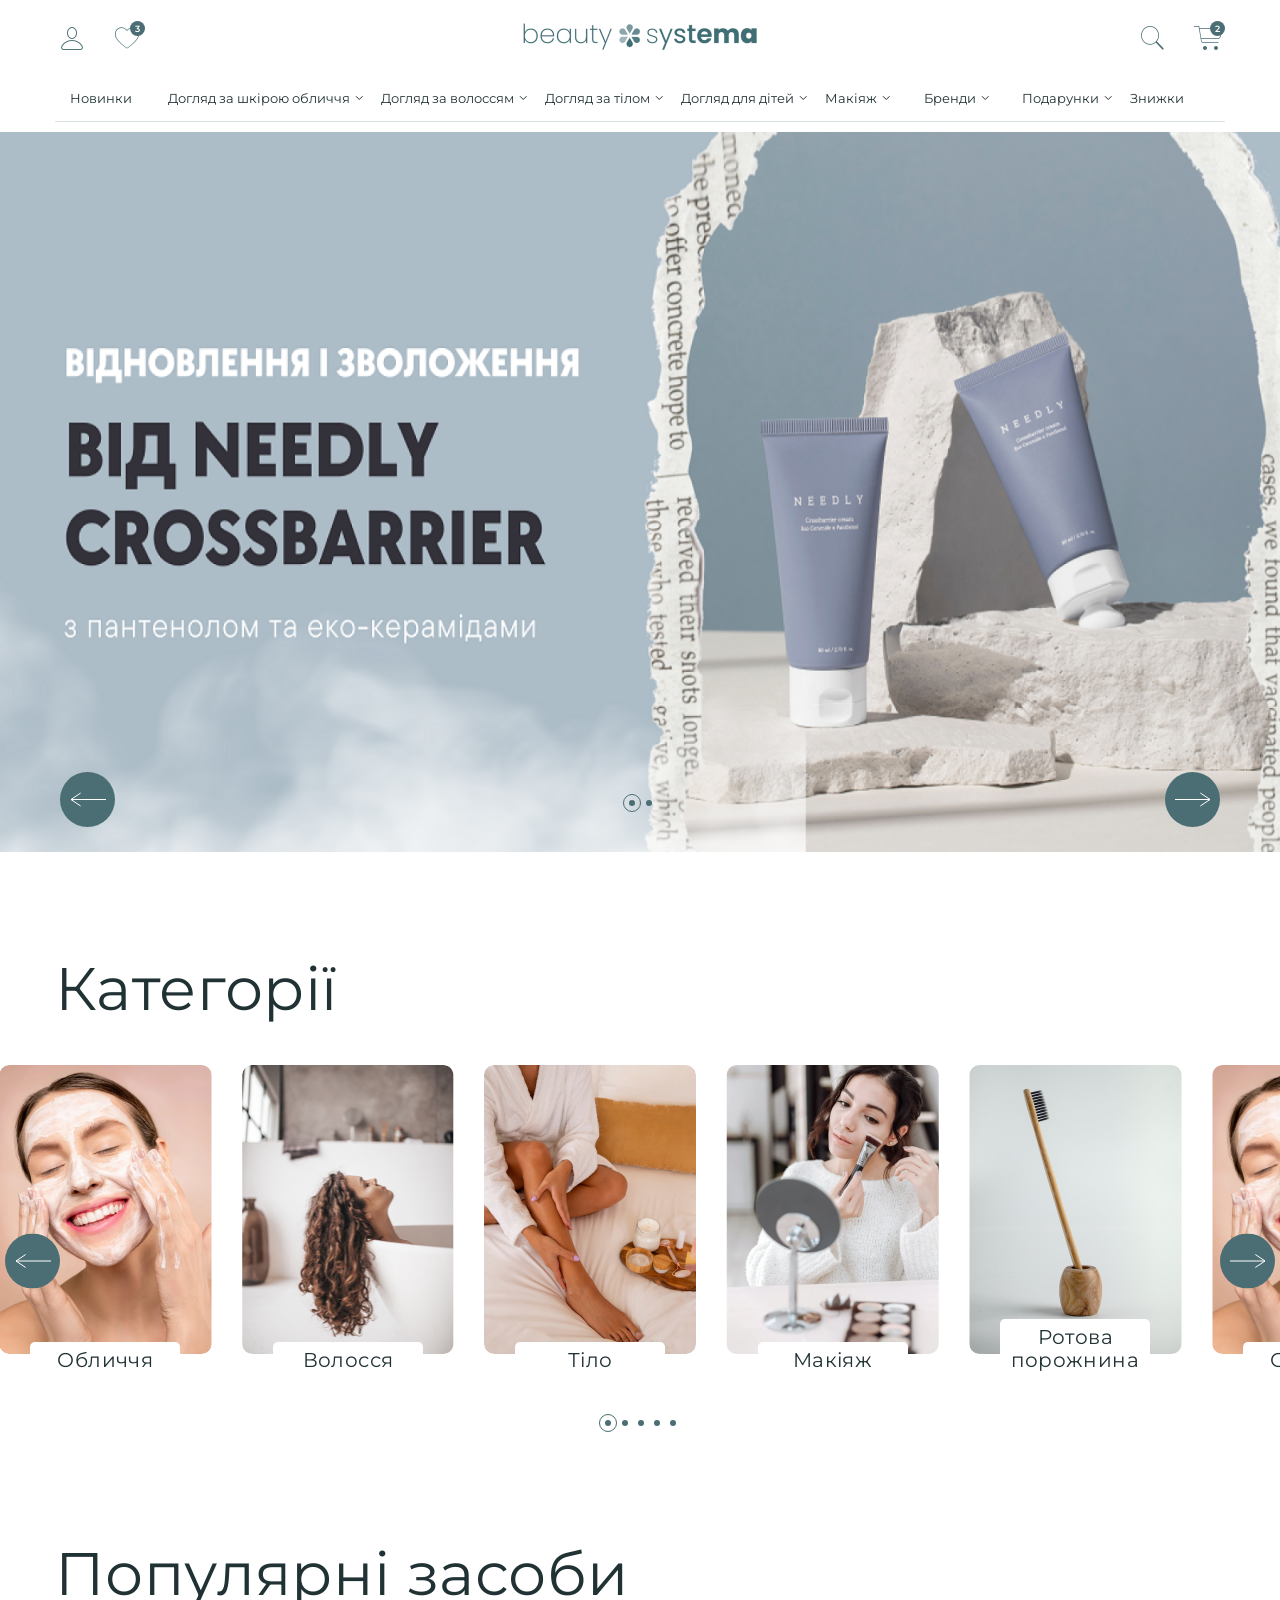
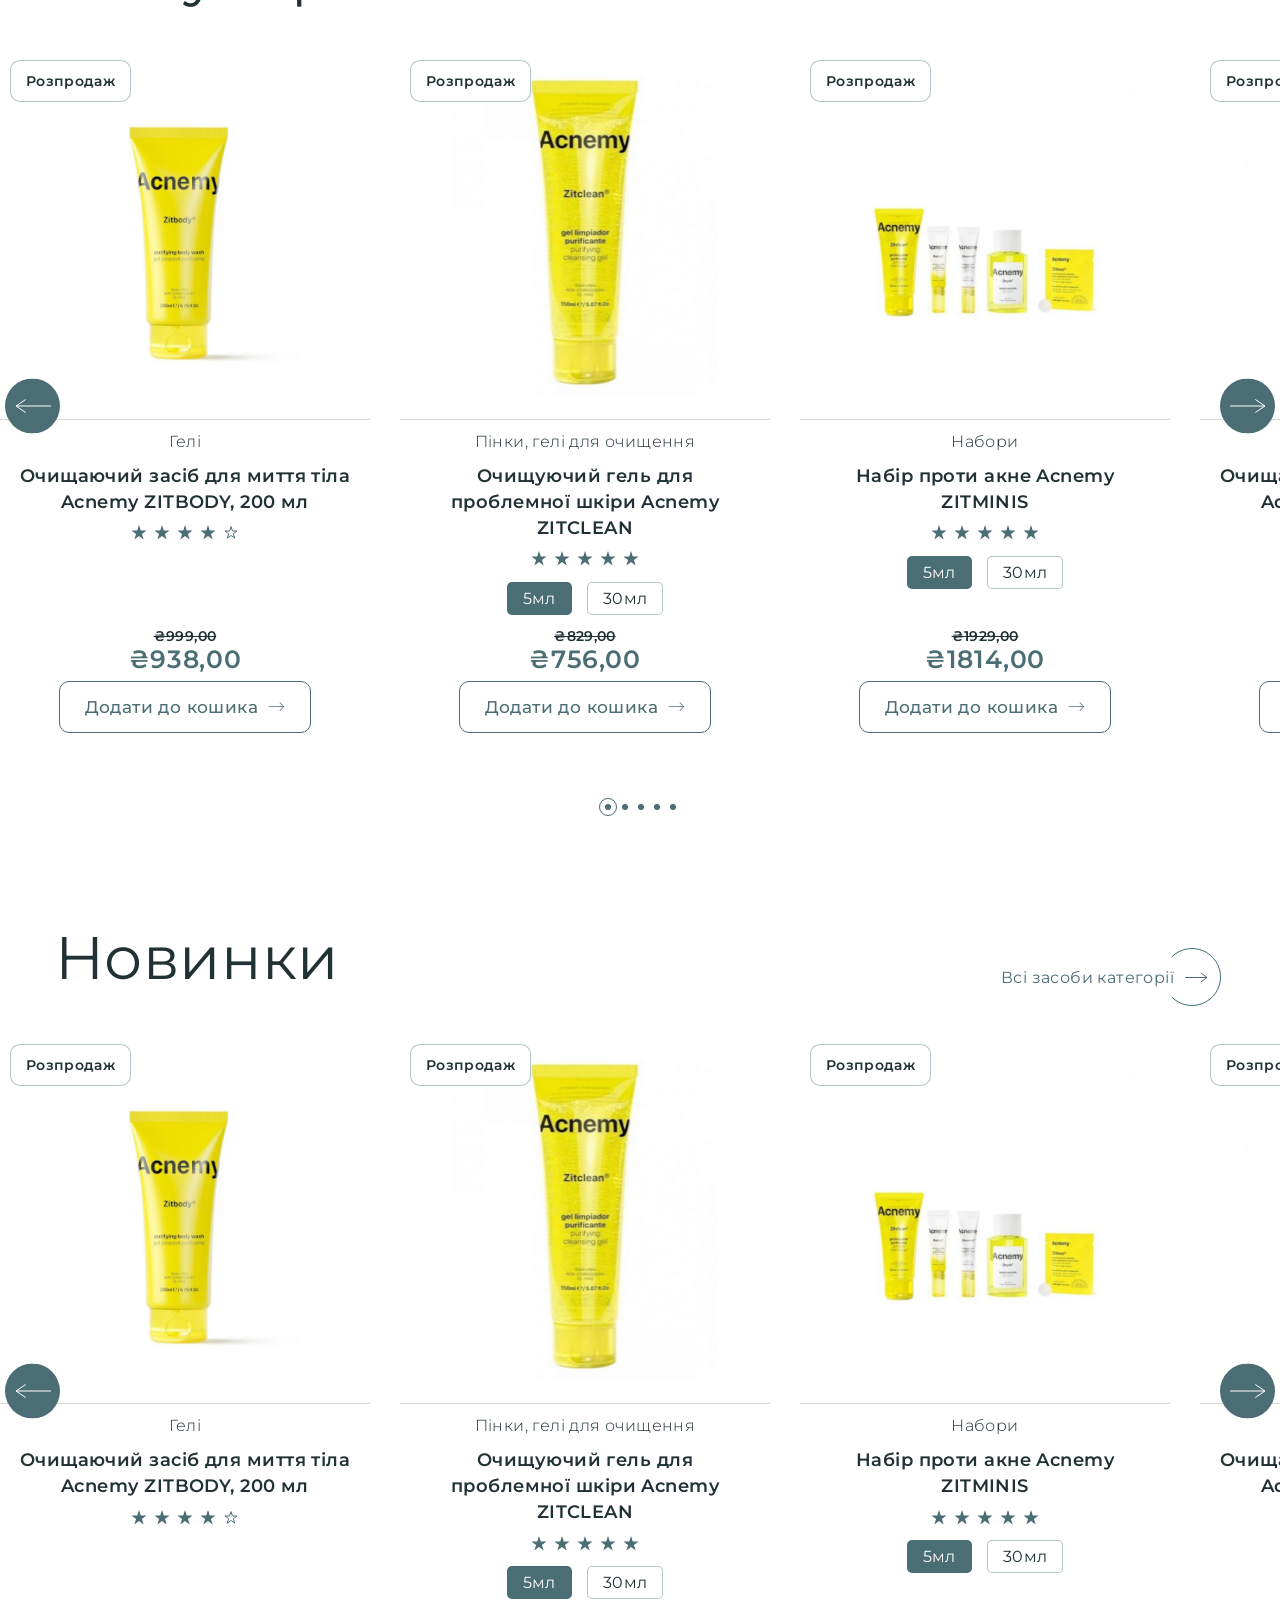
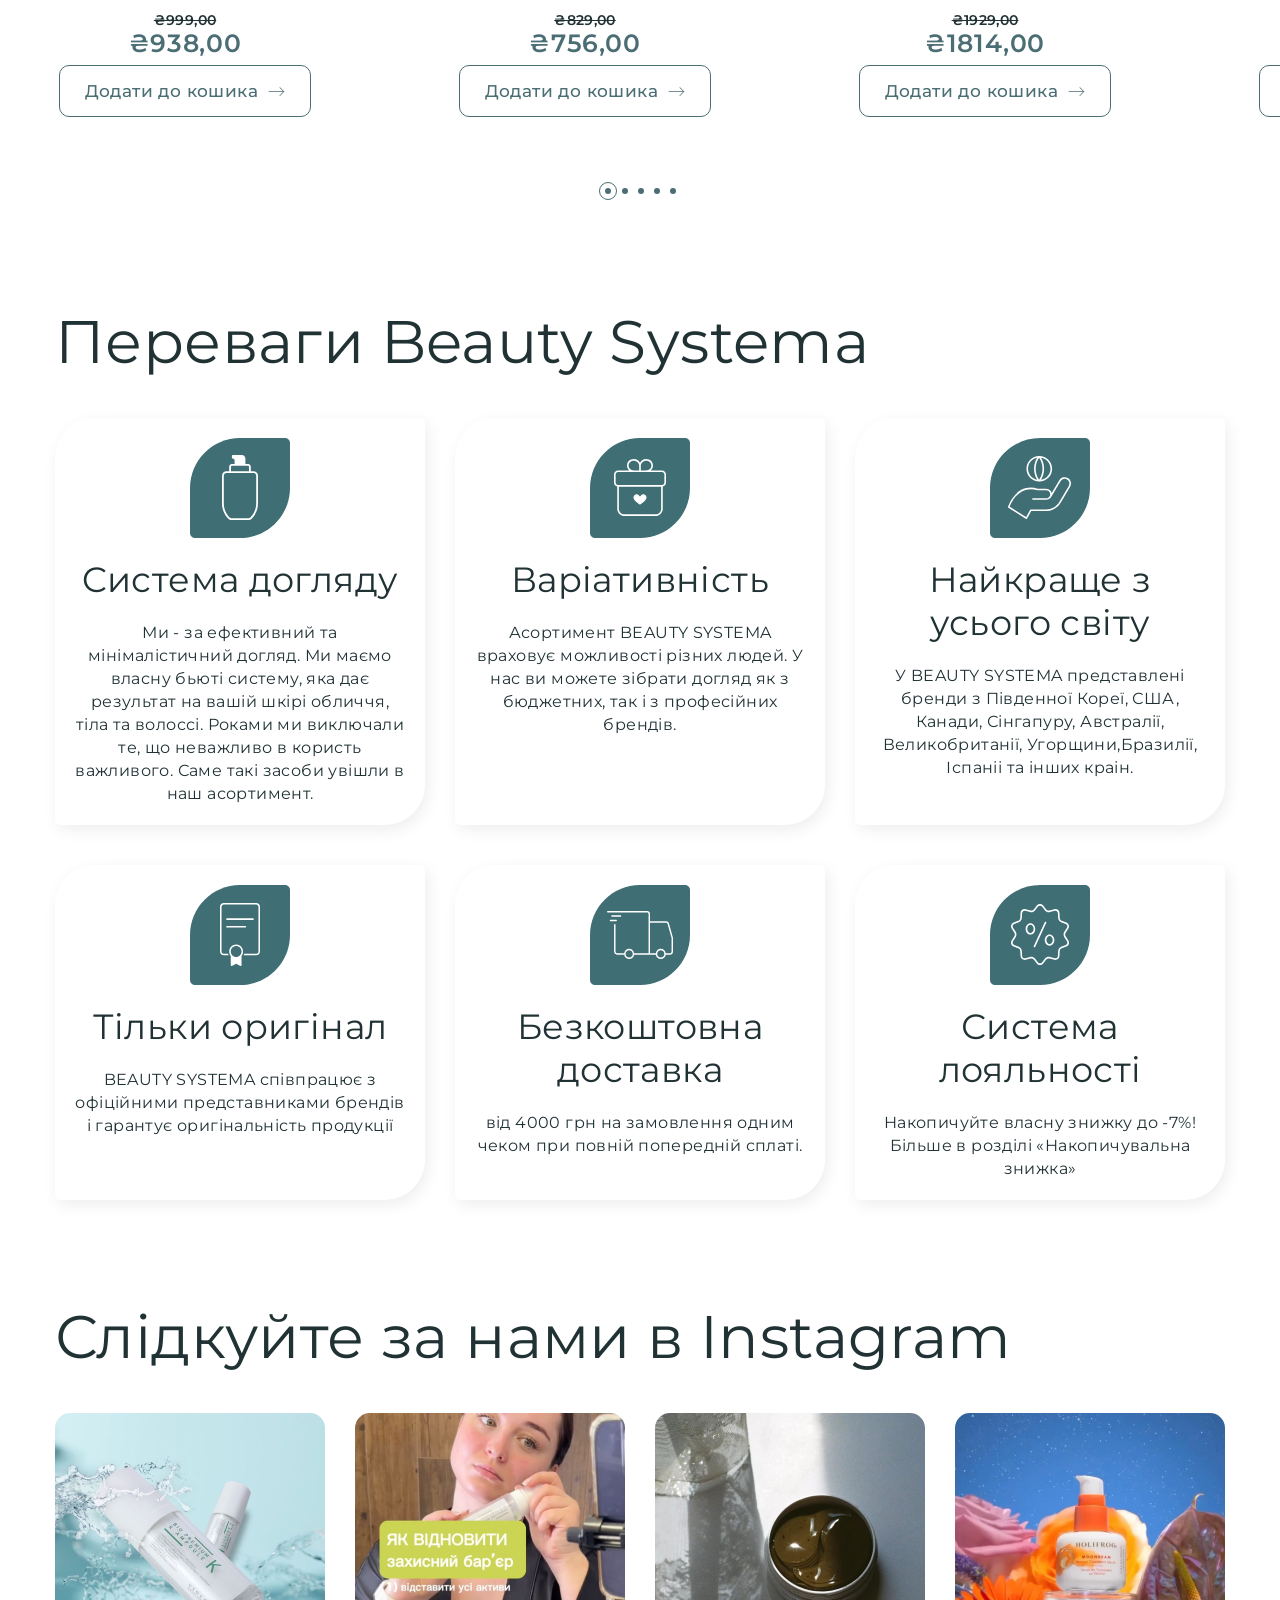
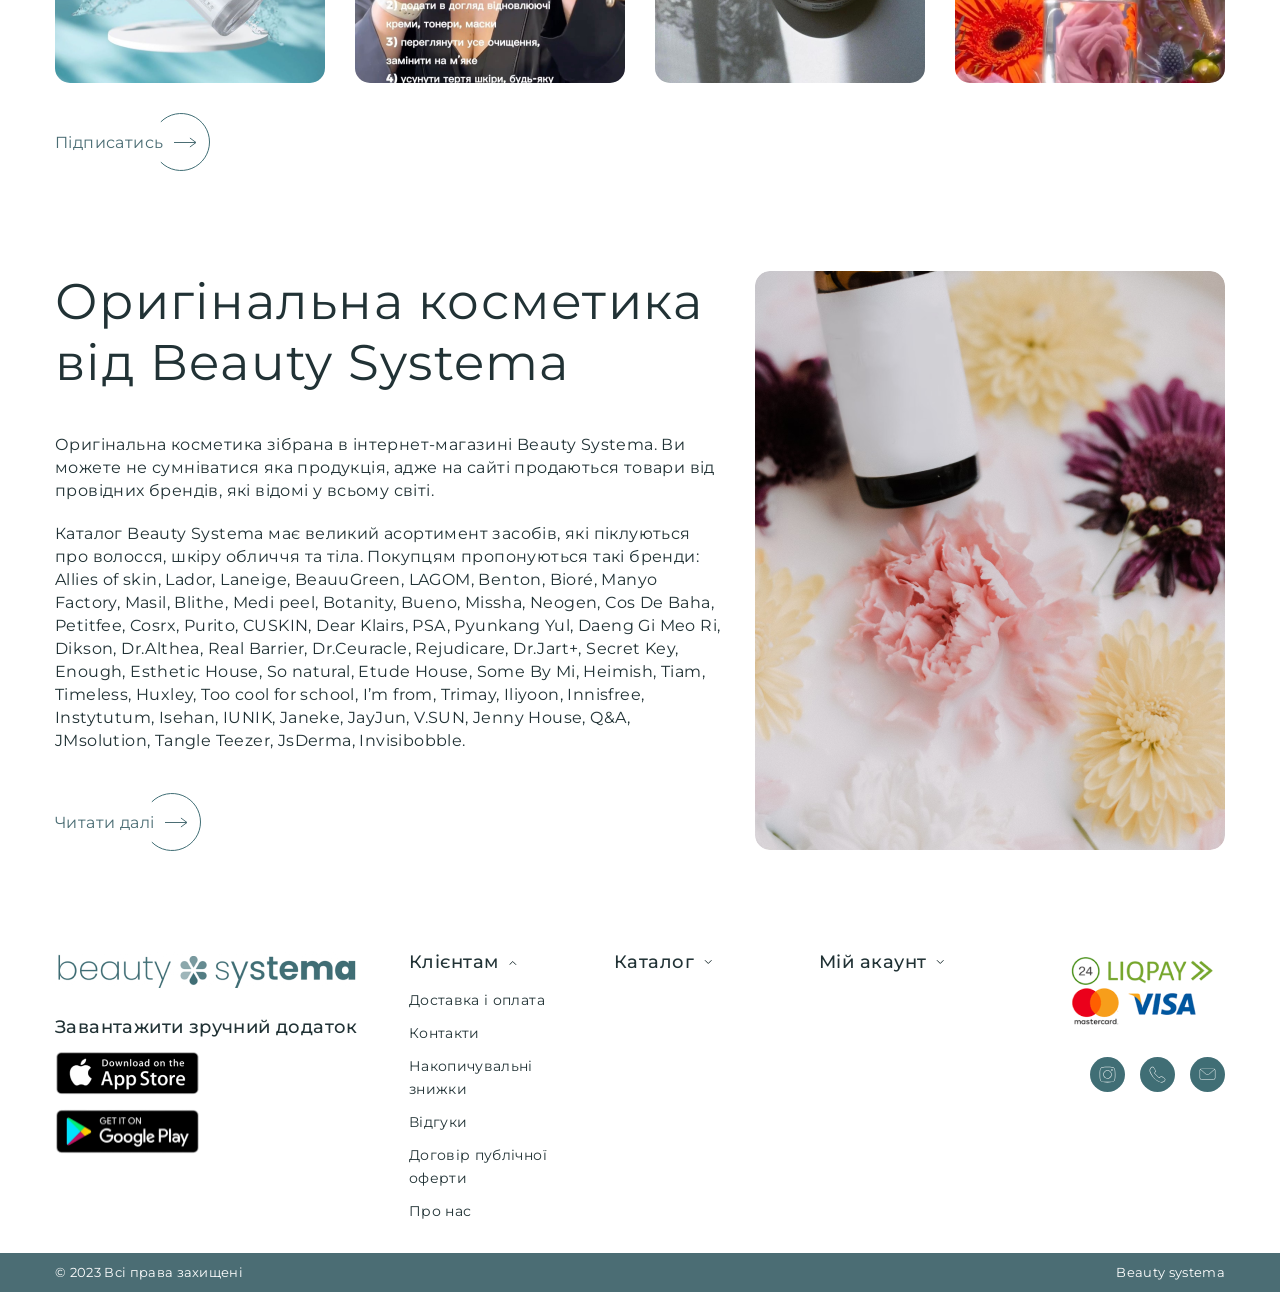
==== index.html @ 86f9f826 "fix menu" ====
<!DOCTYPE html>
<html lang="en">

<head>
    <meta charset="UTF-8">
    <meta http-equiv="X-UA-Compatible" content="IE=edge">
    <meta name="viewport" content="width=device-width, initial-scale=1, maximum-scale=1">
    <link rel="preconnect" href="https://fonts.googleapis.com">
<link rel="preconnect" href="https://fonts.gstatic.com" crossorigin>
<link href="https://fonts.googleapis.com/css2?family=Montserrat:wght@300;400;500;600;700&display=swap" rel="stylesheet">
    <link rel="stylesheet" href="./lib/owlcarousel/styles/owl.carousel.min.css">
    <link rel="stylesheet" href="./lib/owlcarousel/styles/owl.theme.default.min.css">
    <link rel="stylesheet" href="./style.css">
    <title>Beauty Systema</title>
</head>

<body>
    <div class="wrapper">
        <header class="header">
            <div class="header-container container">
                <div class="header__main">
                    <div class="header__main-left">
                        <ul class="header__main__list">
                            <li class="header__main__list__item">
                                <a href="#"><span class="icon-user_icon"></span></a>
                            </li>
                            <li class="header__main__list__item">
                                <a href="#">
                                    <span class="icon-favorite_icon"></span>
                                    <div class="header__counter favorite__counter">
                                        <span class="header__counter__value favorite__counter__value">3</span>
                                    </div>
                                </a>
                            </li>
                        </ul>
                    </div>
                    <div class="header__main__logo">
                        <a class="header__main-logo" href="index.html"><img src="./img/logo.png" alt="logo" width="291"
                                height="70"></a>
                    </div>
                    <div class="header__main-right">
                        <ul class="header__main__list">
                            <li class="header__main__list__item search_icon">
                                <a href="#">
                                    <span class="icon-search_icon"></span>
                                </a>
                            </li>
                            <li class="header__main__list__item">
                                <a href="#">
                                    <span class="icon-shopping_cart_icon"></span>
                                    <div class="header__counter shopping_cart__counter">
                                        <span class="header__counter__value shopping_cart__counter__value">2</span>
                                    </div>
                                </a>
                            </li>
                            <li class="header__main__list__item burger-menu">
                                <div class="burger-menu-btn">
                                    <div class="burger-menu__icon">
                                        <span></span>
                                    </div>
                                </div>
                            </li>
                        </ul>
                    </div>
                </div>
                <form action="#" class="header__main-form search-form">
                    <input class="header__main-input" type="text" placeholder="Пошук..." />
                    <button class="header__main-search"><span class="icon-search_icon"></span></button>
                    <div class="search-results">
                        <div class="search-result-item"><a href="#"></a>
                        </div>
                    </div>
                </form>
                <nav class="header__nav">
                    <ul class="header__nav__list">
                        <li class="header__nav-link">
                            <a href="#">Новинки</a>
                        </li>
                        <li class="header__nav-link">
                            <a class="dropdown-link hover-dropdown" href="#">
                                <span>Догляд за шкірою обличчя</span>
                                <img src="./img/arrow_down.svg" alt="" class="arrow_down">
                            </a>
                            <div class="header__submenu__list">
                                <ul>
                                    <li><a href="#"><span>Усі засоби</span><img src="./img/arrow_down.svg" alt="" class="submenu__arrow"></a></li>
                                    <li><a href="#"><span>Догляд за обличчям</span><img src="./img/arrow_down.svg" alt="" class="submenu__arrow"></a></li>
                                    <li><a href="#"><span>Область навколо очей</span><img src="./img/arrow_down.svg" alt="" class="submenu__arrow"></a></li>
                                    <li><a href="#"><span>Шия та декольте</span><img src="./img/arrow_down.svg" alt="" class="submenu__arrow"></a></li>
                                    <li><a href="#"><span>Брови та вії</span><img src="./img/arrow_down.svg" alt="" class="submenu__arrow"></a></li>
                                    <li><a href="#"><span>Губи</span><img src="./img/arrow_down.svg" alt="" class="submenu__arrow"></a></li>
                                    <li><a href="#"><span>SPF та автозасмага</span><img src="./img/arrow_down.svg" alt="" class="submenu__arrow"></a></li>
                                    <li><a href="#"><span>Спеціальний догляд</span><img src="./img/arrow_down.svg" alt="" class="submenu__arrow"></a></li>
                                </ul>
                                <img src="./img/sublist_img.png" alt="img">
                            </div>
                        </li>
                        <li class="header__nav-link">
                            <a class="dropdown-link hover-dropdown" href="#">
                                <span>Догляд за волоссям</span>
                                <img src="./img/arrow_down.svg" alt="" class="arrow_down">
                            </a>
                            <div class="header__submenu__list">
                                <ul>
                                    <li><a href="#"><span>Усі засоби</span><img src="./img/arrow_down.svg" alt="" class="submenu__arrow"></a></li>
                                    <li><a href="#"><span>Догляд за обличчям</span><img src="./img/arrow_down.svg" alt="" class="submenu__arrow"></a></li>
                                    <li><a href="#"><span>Область навколо очей</span><img src="./img/arrow_down.svg" alt="" class="submenu__arrow"></a></li>
                                    <li><a href="#"><span>Шия та декольте</span><img src="./img/arrow_down.svg" alt="" class="submenu__arrow"></a></li>
                                    <li><a href="#"><span>Брови та вії</span><img src="./img/arrow_down.svg" alt="" class="submenu__arrow"></a></li>
                                    <li><a href="#"><span>Губи</span><img src="./img/arrow_down.svg" alt="" class="submenu__arrow"></a></li>
                                    <li><a href="#"><span>SPF та автозасмага</span><img src="./img/arrow_down.svg" alt="" class="submenu__arrow"></a></li>
                                    <li><a href="#"><span>Спеціальний догляд</span><img src="./img/arrow_down.svg" alt="" class="submenu__arrow"></a></li>
                                </ul>
                                <img src="./img/categories_carousel_img2.png" alt="img">
                            </div>
                        </li>
                        <li class="header__nav-link">
                            <a class="dropdown-link hover-dropdown" href="#">
                                <span>Догляд за тілом</span>
                                <img src="./img/arrow_down.svg" alt="" class="arrow_down">
                            </a>
                            <div class="header__submenu__list">
                                <ul>
                                    <li><a href="#"><span>Усі засоби</span><img src="./img/arrow_down.svg" alt="" class="submenu__arrow"></a></li>
                                    <li><a href="#"><span>Догляд за обличчям</span><img src="./img/arrow_down.svg" alt="" class="submenu__arrow"></a></li>
                                    <li><a href="#"><span>Область навколо очей</span><img src="./img/arrow_down.svg" alt="" class="submenu__arrow"></a></li>
                                    <li><a href="#"><span>Шия та декольте</span><img src="./img/arrow_down.svg" alt="" class="submenu__arrow"></a></li>
                                    <li><a href="#"><span>Брови та вії</span><img src="./img/arrow_down.svg" alt="" class="submenu__arrow"></a></li>
                                    <li><a href="#"><span>Губи</span><img src="./img/arrow_down.svg" alt="" class="submenu__arrow"></a></li>
                                    <li><a href="#"><span>SPF та автозасмага</span><img src="./img/arrow_down.svg" alt="" class="submenu__arrow"></a></li>
                                    <li><a href="#"><span>Спеціальний догляд</span><img src="./img/arrow_down.svg" alt="" class="submenu__arrow"></a></li>
                                </ul>
                                <img src="./img/sublist_img.png" alt="img">
                            </div>
                        </li>
                        <li class="header__nav-link">
                            <a class="dropdown-link hover-dropdown" href="#">
                                <span>Догляд для дітей</span>
                                <img src="./img/arrow_down.svg" alt="" class="arrow_down">
                            </a>
                            <div class="header__submenu__list">
                                <ul>
                                    <li><a href="#"><span>Усі засоби</span><img src="./img/arrow_down.svg" alt="" class="submenu__arrow"></a></li>
                                    <li><a href="#"><span>Догляд за обличчям</span><img src="./img/arrow_down.svg" alt="" class="submenu__arrow"></a></li>
                                    <li><a href="#"><span>Область навколо очей</span><img src="./img/arrow_down.svg" alt="" class="submenu__arrow"></a></li>
                                    <li><a href="#"><span>Шия та декольте</span><img src="./img/arrow_down.svg" alt="" class="submenu__arrow"></a></li>
                                    <li><a href="#"><span>Брови та вії</span><img src="./img/arrow_down.svg" alt="" class="submenu__arrow"></a></li>
                                    <li><a href="#"><span>Губи</span><img src="./img/arrow_down.svg" alt="" class="submenu__arrow"></a></li>
                                    <li><a href="#"><span>SPF та автозасмага</span><img src="./img/arrow_down.svg" alt="" class="submenu__arrow"></a></li>
                                    <li><a href="#"><span>Спеціальний догляд</span><img src="./img/arrow_down.svg" alt="" class="submenu__arrow"></a></li>
                                </ul>
                                <img src="./img/sublist_img.png" alt="img">
                            </div>
                        </li>
                        <li class="header__nav-link">
                            <a class="dropdown-link hover-dropdown" href="#">
                                <span>Макіяж</span>
                                <img src="./img/arrow_down.svg" alt="" class="arrow_down">
                            </a>
                            <div class="header__submenu__list">
                                <ul>
                                    <li><a href="#"><span>Усі засоби</span><img src="./img/arrow_down.svg" alt="" class="submenu__arrow"></a></li>
                                    <li><a href="#"><span>Догляд за обличчям</span><img src="./img/arrow_down.svg" alt="" class="submenu__arrow"></a></li>
                                    <li><a href="#"><span>Область навколо очей</span><img src="./img/arrow_down.svg" alt="" class="submenu__arrow"></a></li>
                                    <li><a href="#"><span>Шия та декольте</span><img src="./img/arrow_down.svg" alt="" class="submenu__arrow"></a></li>
                                    <li><a href="#"><span>Брови та вії</span><img src="./img/arrow_down.svg" alt="" class="submenu__arrow"></a></li>
                                    <li><a href="#"><span>Губи</span><img src="./img/arrow_down.svg" alt="" class="submenu__arrow"></a></li>
                                    <li><a href="#"><span>SPF та автозасмага</span><img src="./img/arrow_down.svg" alt="" class="submenu__arrow"></a></li>
                                    <li><a href="#"><span>Спеціальний догляд</span><img src="./img/arrow_down.svg" alt="" class="submenu__arrow"></a></li>
                                </ul>
                                <img src="./img/sublist_img.png" alt="img">
                            </div>
                        </li>
                        <li class="header__nav-link">
                            <a class="dropdown-link hover-dropdown" href="#">
                                <span>Бренди</span>
                                <img src="./img/arrow_down.svg" alt="" class="arrow_down">
                            </a>
                            <div class="header__submenu__list">
                                <ul>
                                    <li><a href="#"><span>Усі засоби</span><img src="./img/arrow_down.svg" alt="" class="submenu__arrow"></a></li>
                                    <li><a href="#"><span>Догляд за обличчям</span><img src="./img/arrow_down.svg" alt="" class="submenu__arrow"></a></li>
                                    <li><a href="#"><span>Область навколо очей</span><img src="./img/arrow_down.svg" alt="" class="submenu__arrow"></a></li>
                                    <li><a href="#"><span>Шия та декольте</span><img src="./img/arrow_down.svg" alt="" class="submenu__arrow"></a></li>
                                    <li><a href="#"><span>Брови та вії</span><img src="./img/arrow_down.svg" alt="" class="submenu__arrow"></a></li>
                                    <li><a href="#"><span>Губи</span><img src="./img/arrow_down.svg" alt="" class="submenu__arrow"></a></li>
                                    <li><a href="#"><span>SPF та автозасмага</span><img src="./img/arrow_down.svg" alt="" class="submenu__arrow"></a></li>
                                    <li><a href="#"><span>Спеціальний догляд</span><img src="./img/arrow_down.svg" alt="" class="submenu__arrow"></a></li>
                                </ul>
                                <img src="./img/sublist_img.png" alt="img">
                            </div>
                        </li>
                        <li class="header__nav-link">
                            <a class="dropdown-link hover-dropdown" href="#">
                                <span>Подарунки</span>
                                <img src="./img/arrow_down.svg" alt="" class="arrow_down">
                            </a>
                            <div class="header__submenu__list">
                                <ul>
                                    <li><a href="#"><span>Усі засоби</span><img src="./img/arrow_down.svg" alt="" class="submenu__arrow"></a></li>
                                    <li><a href="#"><span>Догляд за обличчям</span><img src="./img/arrow_down.svg" alt="" class="submenu__arrow"></a></li>
                                    <li><a href="#"><span>Область навколо очей</span><img src="./img/arrow_down.svg" alt="" class="submenu__arrow"></a></li>
                                    <li><a href="#"><span>Шия та декольте</span><img src="./img/arrow_down.svg" alt="" class="submenu__arrow"></a></li>
                                    <li><a href="#"><span>Брови та вії</span><img src="./img/arrow_down.svg" alt="" class="submenu__arrow"></a></li>
                                    <li><a href="#"><span>Губи</span><img src="./img/arrow_down.svg" alt="" class="submenu__arrow"></a></li>
                                    <li><a href="#"><span>SPF та автозасмага</span><img src="./img/arrow_down.svg" alt="" class="submenu__arrow"></a></li>
                                    <li><a href="#"><span>Спеціальний догляд</span><img src="./img/arrow_down.svg" alt="" class="submenu__arrow"></a></li>
                                </ul>
                                <img src="./img/sublist_img.png" alt="img">
                            </div>
                        </li>
                        <li class="header__nav-link">
                            <a href="#">
                                <span>Знижки</span>
                            </a>
                        </li>
                    </ul>
                    <div class="header-social">
                        <a href="#"><img src="./img/Instagram_icon.svg" alt=""></span></a>
                        <a href="#"><img src="./img/Phone_icon.svg" alt=""></span></a>
                        <a href="#"><img src="./img/Letter_icon.svg" alt=""></span></a>
                    </div>
                </nav>
            </div>
        </header>
        <main class="main">
            <div class="slider-banner margin-bottom">
                <div class="banner-carousel owl-carousel owl-theme">
                    <div class="item">
                        <img class="banner__img" src="./img/banner_1.png" alt="beauty-img">
                        <img class="banner__img mobile-only" src="./img/banner_1_mobile.png" alt="beauty-img">
                    </div>
                    <div class="item">
                        <img class="banner__img" src="./img/banner_1.png" alt="beauty-img">
                        <img class="banner__img mobile-only" src="./img/banner_1_mobile.png" alt="beauty-img">
                    </div>
                </div>
            </div>
            <div class="block block_categories margin-bottom">
                <h2 class="title container"><a href="categoris.html">Категорії</a></h2>
                <div class="slider-categories">
                    <div class="categories-carousel owl-carousel owl-theme">
                        <div class="item">
                            <a href="#">
                                <img src="./img/categories_carousel_img1.png" alt="img">
                                <p>Обличчя</p>
                            </a>
                        </div>
                        <div class="item">
                            <a href="#">
                                <img src="./img/categories_carousel_img2.png" alt="img">
                                <p>Волосся</p>
                            </a>
                        </div>
                        <div class="item">
                            <a href="#">
                                <img src="./img/categories_carousel_img3.png" alt="img">
                                <p>Тіло</p>
                            </a>
                        </div>
                        <div class="item">
                            <a href="#">
                                <img src="./img/categories_carousel_img4.png" alt="img">
                                <p>Макіяж</p>
                            </a>
                        </div>
                        <div class="item">
                            <a href="#">
                                <img src="./img/categories_carousel_img5.png" alt="img">
                                <p>Ротова порожнина</p>
                            </a>
                        </div>                        
                    </div>
                </div>
            </div> 
            <div class="block block_popular margin-bottom">
                <h2 class="title container">Популярні засоби</h2>
                <div class="slider-popular">
                    <div class="popular-carousel owl-carousel owl-theme">
                        <div class="item">
                            <div class="product__card">
                                <p class="product__card__lable">Розпродаж</p>
                                <a class="product__card__img" href="product_page.html"><img src="./img/popular_1.png" alt="img"></a>
                                <div class="product__card__info">
                                    <div class="product__card__info__content">
                                        <p class="product__card__info__description">Гелі</p>
                                        <a href="#" class="product__card__info__name">Очищаючий засіб для миття тіла Acnemy ZITBODY, 200 мл</a>
                                        <div class="product__card__info__reviews">
                                            <div class="product__card__info__reviews-satr"></div>
                                            <div class="product__card__info__reviews-satr"></div>
                                            <div class="product__card__info__reviews-satr"></div>
                                            <div class="product__card__info__reviews-satr"></div>
                                            <div class="product__card__info__reviews-satr light-star"></div>
                                        </div>
                                    </div>
                                    <div class="product__card__info__price">
                                        <p class="old-price">₴999,00</p>
                                        <p>₴938,00</p>
                                    </div>
                                    <div class="product__card__info__buy-button">
                                        <span>Додати до кошика</span>   
                                        <span class="icon-right-arrow"></span>
                                    </div>
                                </div>
                            </div>
                        </div>     
                        <div class="item">
                            <div class="product__card">
                                <p class="product__card__lable">Розпродаж</p>
                                <a class="product__card__img" href="product_page.html"><img src="./img/popular_2.png" alt="img"></a>
                                <div class="product__card__info">
                                    <div class="product__card__info__content">
                                        <p class="product__card__info__description">Пінки, гелі для очищення</p>
                                        <a href="#" class="product__card__info__name">Очищуючий гель для проблемної шкіри Acnemy ZITCLEAN</a>
                                        <div class="product__card__info__reviews">
                                            <div class="product__card__info__reviews-satr"></div>
                                            <div class="product__card__info__reviews-satr"></div>
                                            <div class="product__card__info__reviews-satr"></div>
                                            <div class="product__card__info__reviews-satr"></div>
                                            <div class="product__card__info__reviews-satr"></div>
                                        </div>
                                        <ul class="product__card__info__variants">
                                            <li class="product__card__info__variants-option active"><a href="#">5мл</a></li>
                                            <li class="product__card__info__variants-option"><a href="#">30мл</a></li>
                                        </ul>
                                    </div>
                                    <div class="product__card__info__price">
                                        <p class="old-price">₴829,00</p>
                                        <p>₴756,00</p>
                                    </div>
                                    <div class="product__card__info__buy-button">
                                        <span>Додати до кошика</span>
                                        <span class="icon-right-arrow"></span>
                                    </div>
                                </div>
                            </div>
                        </div> 
                        <div class="item">
                            <div class="product__card">
                                <p class="product__card__lable">Розпродаж</p>
                                <a class="product__card__img" href="product_page.html"><img src="./img/popular_3.png" alt="img"></a>
                                <div class="product__card__info">
                                    <div class="product__card__info__content">
                                        <p class="product__card__info__description">Набори</p>
                                        <a href="#" class="product__card__info__name">Набір проти акне Acnemy ZITMINIS</a>
                                        <div class="product__card__info__reviews">
                                            <div class="product__card__info__reviews-satr"></div>
                                            <div class="product__card__info__reviews-satr"></div>
                                            <div class="product__card__info__reviews-satr"></div>
                                            <div class="product__card__info__reviews-satr"></div>
                                            <div class="product__card__info__reviews-satr"></div>
                                        </div>
                                        <ul class="product__card__info__variants">
                                            <li class="product__card__info__variants-option active"><a href="#">5мл</a></li>
                                            <li class="product__card__info__variants-option"><a href="#">30мл</a></li>
                                        </ul>
                                    </div>
                                    <div class="product__card__info__price">
                                        <p class="old-price">₴1929,00</p>
                                        <p>₴1814,00</p>
                                    </div>
                                    <div class="product__card__info__buy-button">
                                        <span>Додати до кошика</span>
                                        <span class="icon-right-arrow"></span>
                                    </div>
                                </div>
                            </div>
                        </div>   
                        <div class="item">
                            <div class="product__card">
                                <p class="product__card__lable">Розпродаж</p>
                                <a class="product__card__img" href="product_page.html"><img src="./img/popular_4.png" alt="img"></a>
                                <div class="product__card__info">
                                    <div class="product__card__info__content">
                                        <p class="product__card__info__description">Гелі</p>
                                        <a href="#" class="product__card__info__name">Очищаючий засіб для миття тіла Acnemy ZITBODY, 200 мл</a>
                                        <div class="product__card__info__reviews">
                                            <div class="product__card__info__reviews-satr"></div>
                                            <div class="product__card__info__reviews-satr"></div>
                                            <div class="product__card__info__reviews-satr"></div>
                                            <div class="product__card__info__reviews-satr"></div>
                                            <div class="product__card__info__reviews-satr"></div>
                                        </div>
                                        <ul class="product__card__info__variants">
                                            <li class="product__card__info__variants-option active"><a href="#">5мл</a></li>
                                            <li class="product__card__info__variants-option"><a href="#">30мл</a></li>
                                        </ul>
                                    </div>
                                    <div class="product__card__info__price">
                                        <p class="old-price">₴1929,00</p>
                                        <p>₴1814,00</p>
                                    </div>
                                    <div class="product__card__info__buy-button">
                                        <span>Додати до кошика</span>
                                        <span class="icon-right-arrow"></span>
                                    </div>
                                </div>
                            </div>
                        </div>   
                        <div class="item">
                            <div class="product__card">
                                <p class="product__card__lable">Розпродаж</p>
                                <a class="product__card__img" href="product_page.html"><img src="./img/popular_5.png" alt="img"></a>
                                <div class="product__card__info">
                                    <div class="product__card__info__content">
                                        <p class="product__card__info__description">Гелі</p>
                                        <a href="#" class="product__card__info__name">Очищаючий засіб для миття тіла Acnemy ZITBODY, 200 мл</a>
                                        <div class="product__card__info__reviews">
                                            <div class="product__card__info__reviews-satr"></div>
                                            <div class="product__card__info__reviews-satr"></div>
                                            <div class="product__card__info__reviews-satr"></div>
                                            <div class="product__card__info__reviews-satr"></div>
                                            <div class="product__card__info__reviews-satr"></div>
                                        </div>
                                        <ul class="product__card__info__variants">
                                            <li class="product__card__info__variants-option active"><a href="#">5мл</a></li>
                                            <li class="product__card__info__variants-option"><a href="#">30мл</a></li>
                                        </ul>
                                    </div>
                                    <div class="product__card__info__price">
                                        <p class="old-price">₴1929,00</p>
                                        <p>₴1814,00</p>
                                    </div>
                                    <div class="product__card__info__buy-button">
                                        <span>Додати до кошика</span>
                                        <span class="icon-right-arrow"></span>
                                    </div>
                                </div>
                            </div>
                        </div>                         
                    </div>
                </div>
            </div> 
            <div class="block block_new margin-bottom">
                <div class="block_new__title container">
                    <h2 class="title">Новинки</h2>
                    <a class="custom-button" href="#">
                        <span>Всі засоби категорії</span>
                        <div class="custom-button__arrow">
                            <img src="./img/button_ellipse.svg" alt="img" width="58" height="58">
                        </div>
                    </a>
                </div>
                <div class="slider-new">
                    <div class="new-carousel owl-carousel owl-theme">
                        <div class="item">
                            <div class="product__card">
                                <p class="product__card__lable">Розпродаж</p>
                                <a class="product__card__img" href="#"><img src="./img/popular_1.png" alt="img"></a>
                                <div class="product__card__info">
                                    <div class="product__card__info__content">
                                        <p class="product__card__info__description">Гелі</p>
                                        <a href="#" class="product__card__info__name">Очищаючий засіб для миття тіла Acnemy ZITBODY, 200 мл</a>
                                        <div class="product__card__info__reviews">
                                            <div class="product__card__info__reviews-satr"></div>
                                            <div class="product__card__info__reviews-satr"></div>
                                            <div class="product__card__info__reviews-satr"></div>
                                            <div class="product__card__info__reviews-satr"></div>
                                            <div class="product__card__info__reviews-satr light-star"></div>
                                        </div>
                                    </div>
                                    <div class="product__card__info__price">
                                        <p class="old-price">₴999,00</p>
                                        <p>₴938,00</p>
                                    </div>
                                    <div class="product__card__info__buy-button">
                                        <span>Додати до кошика</span>
                                        <span class="icon-right-arrow"></span>
                                    </div>
                                </div>
                            </div>
                        </div>     
                        <div class="item">
                            <div class="product__card">
                                <p class="product__card__lable">Розпродаж</p>
                                <a class="product__card__img" href="#"><img src="./img/popular_2.png" alt="img"></a>
                                <div class="product__card__info">
                                    <div class="product__card__info__content">
                                        <p class="product__card__info__description">Пінки, гелі для очищення</p>
                                        <a href="#" class="product__card__info__name">Очищуючий гель для проблемної шкіри Acnemy ZITCLEAN</a>
                                        <div class="product__card__info__reviews">
                                            <div class="product__card__info__reviews-satr"></div>
                                            <div class="product__card__info__reviews-satr"></div>
                                            <div class="product__card__info__reviews-satr"></div>
                                            <div class="product__card__info__reviews-satr"></div>
                                            <div class="product__card__info__reviews-satr"></div>
                                        </div>
                                        <ul class="product__card__info__variants">
                                            <li class="product__card__info__variants-option active"><a href="#">5мл</a></li>
                                            <li class="product__card__info__variants-option"><a href="#">30мл</a></li>
                                        </ul>
                                    </div>
                                    <div class="product__card__info__price">
                                        <p class="old-price">₴829,00</p>
                                        <p>₴756,00</p>
                                    </div>
                                    <div class="product__card__info__buy-button">
                                        <span>Додати до кошика</span>
                                        <span class="icon-right-arrow"></span>
                                    </div>
                                </div>
                            </div>
                        </div> 
                        <div class="item">
                            <div class="product__card">
                                <p class="product__card__lable">Розпродаж</p>
                                <a class="product__card__img" href="#"><img src="./img/popular_3.png" alt="img"></a>
                                <div class="product__card__info">
                                    <div class="product__card__info__content">
                                        <p class="product__card__info__description">Набори</p>
                                        <a href="#" class="product__card__info__name">Набір проти акне Acnemy ZITMINIS</a>
                                        <div class="product__card__info__reviews">
                                            <div class="product__card__info__reviews-satr"></div>
                                            <div class="product__card__info__reviews-satr"></div>
                                            <div class="product__card__info__reviews-satr"></div>
                                            <div class="product__card__info__reviews-satr"></div>
                                            <div class="product__card__info__reviews-satr"></div>
                                        </div>
                                        <ul class="product__card__info__variants">
                                            <li class="product__card__info__variants-option active"><a href="#">5мл</a></li>
                                            <li class="product__card__info__variants-option"><a href="#">30мл</a></li>
                                        </ul>
                                    </div>
                                    <div class="product__card__info__price">
                                        <p class="old-price">₴1929,00</p>
                                        <p>₴1814,00</p>
                                    </div>
                                    <div class="product__card__info__buy-button">
                                        <span>Додати до кошика</span>
                                        <span class="icon-right-arrow"></span>
                                    </div>
                                </div>
                            </div>
                        </div>   
                        <div class="item">
                            <div class="product__card">
                                <p class="product__card__lable">Розпродаж</p>
                                <a class="product__card__img" href="#"><img src="./img/popular_4.png" alt="img"></a>
                                <div class="product__card__info">
                                    <div class="product__card__info__content">
                                        <p class="product__card__info__description">Гелі</p>
                                        <a href="#" class="product__card__info__name">Очищаючий засіб для миття тіла Acnemy ZITBODY, 200 мл</a>
                                        <div class="product__card__info__reviews">
                                            <div class="product__card__info__reviews-satr"></div>
                                            <div class="product__card__info__reviews-satr"></div>
                                            <div class="product__card__info__reviews-satr"></div>
                                            <div class="product__card__info__reviews-satr"></div>
                                            <div class="product__card__info__reviews-satr"></div>
                                        </div>
                                        <ul class="product__card__info__variants">
                                            <li class="product__card__info__variants-option active"><a href="#">5мл</a></li>
                                            <li class="product__card__info__variants-option"><a href="#">30мл</a></li>
                                        </ul>
                                    </div>
                                    <div class="product__card__info__price">
                                        <p class="old-price">₴1929,00</p>
                                        <p>₴1814,00</p>
                                    </div>
                                    <div class="product__card__info__buy-button">
                                        <span>Додати до кошика</span>
                                        <span class="icon-right-arrow"></span>
                                    </div>
                                </div>
                            </div>
                        </div>   
                        <div class="item">
                            <div class="product__card">
                                <p class="product__card__lable">Розпродаж</p>
                                <a class="product__card__img" href="#"><img src="./img/popular_5.png" alt="img"></a>
                                <div class="product__card__info">
                                    <div class="product__card__info__content">
                                        <p class="product__card__info__description">Гелі</p>
                                        <a href="#" class="product__card__info__name">Очищаючий засіб для миття тіла Acnemy ZITBODY, 200 мл</a>
                                        <div class="product__card__info__reviews">
                                            <div class="product__card__info__reviews-satr"></div>
                                            <div class="product__card__info__reviews-satr"></div>
                                            <div class="product__card__info__reviews-satr"></div>
                                            <div class="product__card__info__reviews-satr"></div>
                                            <div class="product__card__info__reviews-satr"></div>
                                        </div>
                                        <ul class="product__card__info__variants">
                                            <li class="product__card__info__variants-option active"><a href="#">5мл</a></li>
                                            <li class="product__card__info__variants-option"><a href="#">30мл</a></li>
                                        </ul>
                                    </div>
                                    <div class="product__card__info__price">
                                        <p class="old-price">₴1929,00</p>
                                        <p>₴1814,00</p>
                                    </div>
                                    <div class="product__card__info__buy-button">
                                        <span>Додати до кошика</span>
                                        <span class="icon-right-arrow"></span>
                                    </div>
                                </div>
                            </div>
                        </div>                         
                    </div>
                </div>
            </div> 
            <div class="block margin-bottom container">
                <h2 class="title">Переваги Beauty Systema</h2>
                <div class="advantages__block">
                    <div class="advantages__block__item">
                        <img src="./img/advantages_1.svg" alt="img">
                        <h3 class="subtitle">Cистема догляду</h3>
                        <p>Ми - за ефективний та мінімалістичний догляд. Ми маємо власну бьюті систему, яка дає результат на вашій
                            шкірі
                            обличчя, тіла та волоссі. Роками ми виключали те, що неважливо в користь важливого. Саме такі засоби
                            увішли в
                            наш асортимент.</p>
                    </div>
                    <div class="advantages__block__item">
                        <img src="./img/advantages_2.svg" alt="img">
                        <h3 class="subtitle">Варіативність</h3>
                        <p>Асортимент BEAUTY SYSTEMA враховує можливості різних людей. У нас ви можете зібрати догляд як з
                            бюджетних, так і
                            з професійних брендів.</p>
                    </div>
                    <div class="advantages__block__item">
                        <img src="./img/advantages_3.svg" alt="img">
                        <h3 class="subtitle">Найкраще з усього світу</h3>
                        <p>У BEAUTY SYSTEMA представлені бренди з Південної Кореї, США, Канади, Сінгапуру, Австралії,
                            Великобританії,
                            Угорщини,Бразилії, Іспаніі та інших краін.</p>
                    </div>
                    <div class="advantages__block__item">
                        <img src="./img/advantages_4.svg" alt="img">
                        <h3 class="subtitle">Тільки оригінал</h3>
                        <p>BEAUTY SYSTEMA співпрацює з офіційними представниками брендів і гарантує оригінальність продукції</p>
                    </div>
                    <div class="advantages__block__item">
                        <img src="./img/advantages_5.svg" alt="img">
                        <h3 class="subtitle">Безкоштовна доставка</h3>
                        <p>від 4000 грн на замовлення одним чеком при повній попередній сплаті.</p>
                    </div>
                    <div class="advantages__block__item">
                        <img src="./img/advantages_6.svg" alt="img">
                        <h3 class="subtitle">Система лояльності</h3>
                        <p>Накопичуйте власну знижку до -7%! Більше в розділі «Накопичувальна знижка»</p>
                    </div>
                </div>
                <div class="slider-advantages">
                    <div class="advantages-carousel owl-carousel owl-theme">
                        <div class="item">
                            <div class="advantages__block__item">
                                <img src="./img/advantages_1.svg" alt="img">
                                <h3 class="subtitle">Cистема догляду</h3>
                                <p>Ми - за ефективний та мінімалістичний догляд. Ми маємо власну бьюті систему, яка дає результат на вашій
                                    шкірі
                                    обличчя, тіла та волоссі. Роками ми виключали те, що неважливо в користь важливого. Саме такі засоби
                                    увішли в
                                    наш асортимент.</p>
                            </div>
                        </div>  
                        <div class="item">
                            <div class="advantages__block__item">
                                <img src="./img/advantages_2.svg" alt="img">
                                <h3 class="subtitle">Варіативність</h3>
                                <p>Асортимент BEAUTY SYSTEMA враховує можливості різних людей. У нас ви можете зібрати догляд як з
                                    бюджетних, так і
                                    з професійних брендів.</p>
                            </div>
                        </div>    
                        <div class="item">
                            <div class="advantages__block__item">
                                <img src="./img/advantages_3.svg" alt="img">
                                <h3 class="subtitle">Найкраще з усього світу</h3>
                                <p>У BEAUTY SYSTEMA представлені бренди з Південної Кореї, США, Канади, Сінгапуру, Австралії,
                                    Великобританії,
                                    Угорщини,Бразилії, Іспаніі та інших краін.</p>
                            </div>
                        </div>  
                        <div class="item">
                            <div class="advantages__block__item">
                                <img src="./img/advantages_4.svg" alt="img">
                                <h3 class="subtitle">Тільки оригінал</h3>
                                <p>BEAUTY SYSTEMA співпрацює з офіційними представниками брендів і гарантує оригінальність продукції</p>
                            </div>
                        </div>  
                        <div class="item">
                            <div class="advantages__block__item">
                                <img src="./img/advantages_5.svg" alt="img">
                                <h3 class="subtitle">Безкоштовна доставка</h3>
                                <p>від 4000 грн на замовлення одним чеком при повній попередній сплаті.</p>
                            </div>
                        </div>  
                        <div class="item">
                            <div class="advantages__block__item">
                                <img src="./img/advantages_6.svg" alt="img">
                                <h3 class="subtitle">Система лояльності</h3>
                                <p>Накопичуйте власну знижку до -7%! Більше в розділі «Накопичувальна знижка»</p>
                            </div>
                        </div>                     
                    </div>
                </div>
            </div>
            <div class="block margin-bottom container">
                <h2 class="title">Слідкуйте за нами в Instagram</h2>
                <div class="slider-insta">
                    <div class="insta-carousel owl-carousel owl-theme">
                        <div class="item">
                           <a href="#"><img src="./img/insta_1.png" alt=""></a>
                        </div>
                        <div class="item">
                            <a href="#"><img src="./img/insta_2.png" alt=""></a>
                         </div>
                         <div class="item">
                            <a href="#"><img src="./img/insta_3.png" alt=""></a>
                         </div>
                         <div class="item">
                            <a href="#"><img src="./img/insta_4.png" alt=""></a>
                         </div>
                    </div>
                </div>
                <a class="custom-button" href="#">
                    <span>Підписатись</span>
                    <div class="custom-button__arrow">
                        <img src="./img/button_ellipse.svg" alt="img" width="58" height="58">
                    </div>
                </a>
            </div>
            <div class="block description-block margin-bottom container">
                <div class="description-block__content">
                    <img class="description-block__content-img" src="./img/description_1.png" alt="img">
                    <h2 class="title">Оригінальна косметика від Beauty Systema</h2>
                    <p>Оригінальна косметика зібрана в інтернет-магазині Beauty Systema. Ви можете не сумніватися яка продукція, адже на
                        сайті продаються товари від провідних брендів, які відомі у всьому світі.</p>
                    <p class="description-content hide_on_mobile">Каталог Beauty Systema має великий асортимент засобів, які піклуються про волосся, шкіру обличчя та тіла.
                        Покупцям пропонуються такі бренди: Allies of skin, Lador, Laneige, BeauuGreen, LAGOM, Benton, Bioré, Manyo
                        Factory, Masil, Blithe, Medi peel, Botanity, Bueno, Missha, Neogen, Cos De Baha, Petitfee, Cosrx, Purito,
                        CUSKIN, Dear Klairs, PSA, Pyunkang Yul, Daeng Gi Meo Ri, Dikson, Dr.Althea, Real Barrier, Dr.Ceuracle,
                        Rejudicare, Dr.Jart+, Secret Key, Enough, Esthetic House, So natural, Etude House, Some By Mi, Heimish, Tiam,
                        Timeless, Huxley, Too cool for school, I’m from, Trimay, Iliyoon, Innisfree, Instytutum, Isehan, IUNIK, Janeke,
                        JayJun, V.SUN, Jenny House, Q&A, JMsolution, Tangle Teezer, JsDerma, Invisibobble.</p>
                    <p class="description-content hideContent">Каталог Beauty Systema має великий асортимент засобів, які піклуються про волосся, шкіру обличчя та тіла.
                        Покупцям пропонуються такі бренди: Allies of skin, Lador, Laneige, BeauuGreen, LAGOM, Benton, Bioré, Manyo
                        Factory, Masil, Blithe, Medi peel, Botanity, Bueno, Missha, Neogen, Cos De Baha, Petitfee, Cosrx, Purito,
                        CUSKIN, Dear Klairs, PSA, Pyunkang Yul, Daeng Gi Meo Ri, Dikson, Dr.Althea, Real Barrier, Dr.Ceuracle,
                        Rejudicare, Dr.Jart+, Secret Key, Enough, Esthetic House, So natural, Etude House, Some By Mi, Heimish, Tiam,
                        Timeless, Huxley, Too cool for school, I’m from, Trimay, Iliyoon, Innisfree, Instytutum, Isehan, IUNIK, Janeke,
                        JayJun, V.SUN, Jenny House, Q&A, JMsolution, Tangle Teezer, JsDerma, Invisibobble.</p>
                    <a class="custom-button show-more" href="#">
                        <span>Читати далі</span>
                        <div class="custom-button__arrow">
                            <img src="./img/button_ellipse.svg" alt="img" width="58" height="58">
                        </div>
                    </a>
                    <img class="description-block__content-img mobile" src="./img/description_1_mob.png" alt="img">
                </div>
            </div>


        </main>
        <footer class="footer">
            <div class="footer-main container">
                <div class="footer-main__side left">
                    <a class="footer-logo" href="index.html">
                        <img src="./img/logo_footer.png" alt="logo" width="302" height="37">
                    </a>
                    <div class="footer-download-app__block">
                        <h3>Завантажити зручний додаток</h3>
                        <div class="footer-download-app">
                            <a href="#">
                                <img src="./img/footer_down-app_1.png" alt="" width="146" height="47">
                            </a>
                            <a href="#">
                                <img src="./img/footer_down-app_2.png" alt="" width="146" height="47">
                            </a>
                        </div>
                    </div>
                </div>
                <div class="footer-main__side center">
                    <div class="accordion">
                        <div class="accordion__item">
                            <div class="accordion__title">
                                <span class="accordion__title-text">Клієнтам</span>
                                <div class="accordion__arrow accordion__rotate"><img src="./img/arrow_down.svg" alt="" class="accordion__arrow-item"></div>
                            </div>
                            <div class="accordion__content">
                               <ul>
                                <li><a href="#">Доставка і оплата</a></li>
                                <li><a href="#">Контакти</a></li>
                                <li><a href="#">Накопичувальні знижки</a></li>
                                <li><a href="#">Відгуки</a></li>
                                <li><a href="#">Договір публічної оферти</a></li>
                                <li><a href="#">Про нас</a></li>
                               </ul>
                            </div>
                        </div>
                        <div class="accordion__item">
                            <div class="accordion__title">
                                <span class="accordion__title-text">Каталог</span>
                                <div class="accordion__arrow"><img src="./img/arrow_down.svg" alt="" class="accordion__arrow-item"></div>
                            </div>
                            <div class="accordion__content">
                               <ul>
                                <li><a href="#"></a></li>
                               </ul>
                            </div>
                        </div>
                        <div class="accordion__item">
                            <div class="accordion__title">
                                <span class="accordion__title-text">Мій акаунт</span>
                                <div class="accordion__arrow"><img src="./img/arrow_down.svg" alt="" class="accordion__arrow-item"></div>
                            </div>
                            <div class="accordion__content">
                               <ul>
                                <li><a href="#"></a></li>
                               </ul>
                            </div>
                        </div>
                    </div>
                </div>
                <div class="footer-download-app__block mobile">
                    <h3>Завантажити зручний додаток</h3>
                    <div class="footer-download-app">
                        <a href="#">
                            <img src="./img/footer_down-app_1.png" alt="" width="146" height="47">
                        </a>
                        <a href="#">
                            <img src="./img/footer_down-app_2.png" alt="" width="146" height="47">
                        </a>
                    </div>
                </div>
                <div class="footer-main__side right">
                    <img src="./img/footer_right_1.png" alt="logo" width="170" height="80">
                    <div class="footer-social">
                        <a href="#"><img src="./img/Instagram_icon.svg" alt=""></span></a>
                        <a href="#"><img src="./img/Phone_icon.svg" alt=""></span></a>
                        <a href="#"><img src="./img/Letter_icon.svg" alt=""></span></a>
                    </div>
                </div>
            </div>
            <div class="footer-line">
                <div class="footer-line-container container">
                    <span>© 2023 Всі права захищені</span>
                    <span>Beauty systema</span>
                </div>
            </div>
        </footer>
    </div>
    <script src="./lib/jquery.min.js"></script>
    <script src="./lib/owlcarousel/js/owl.carousel.min.js"></script>
    <script src="./js/main.js"></script>
</body>

</html>
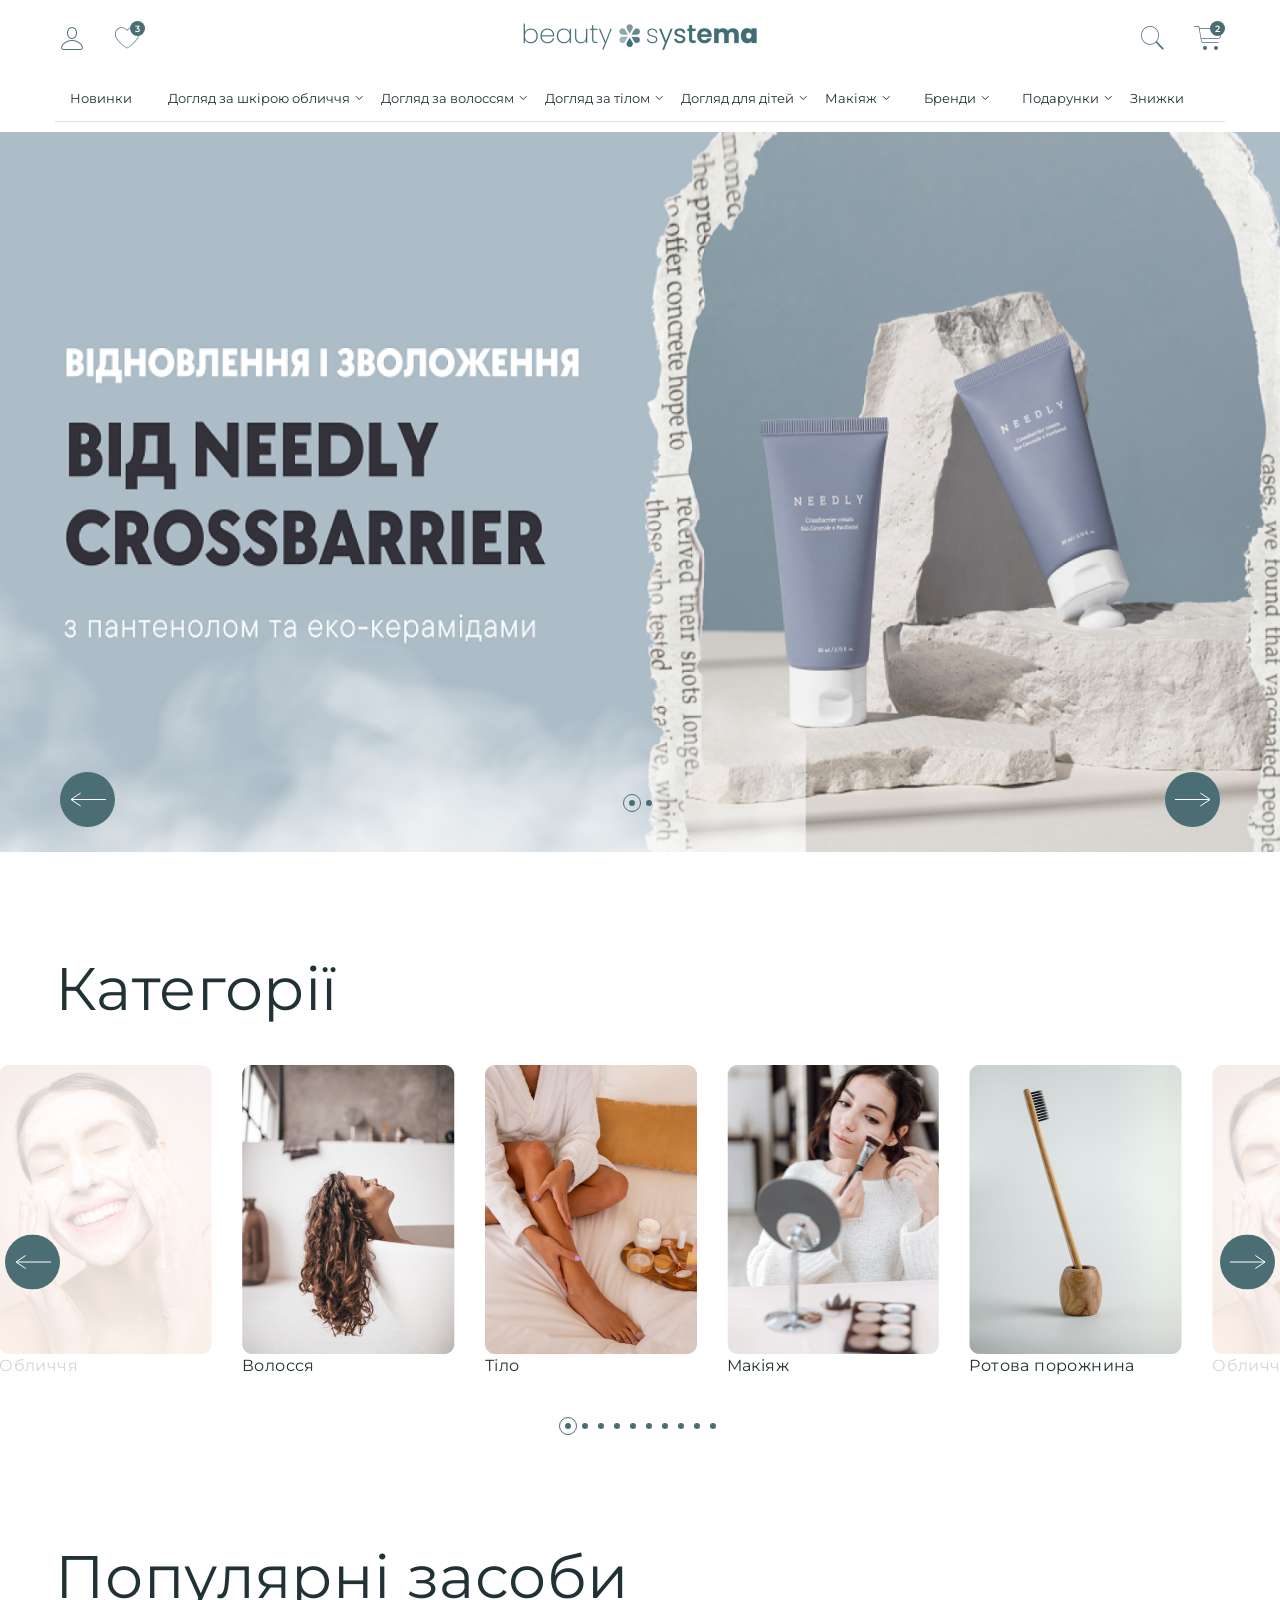
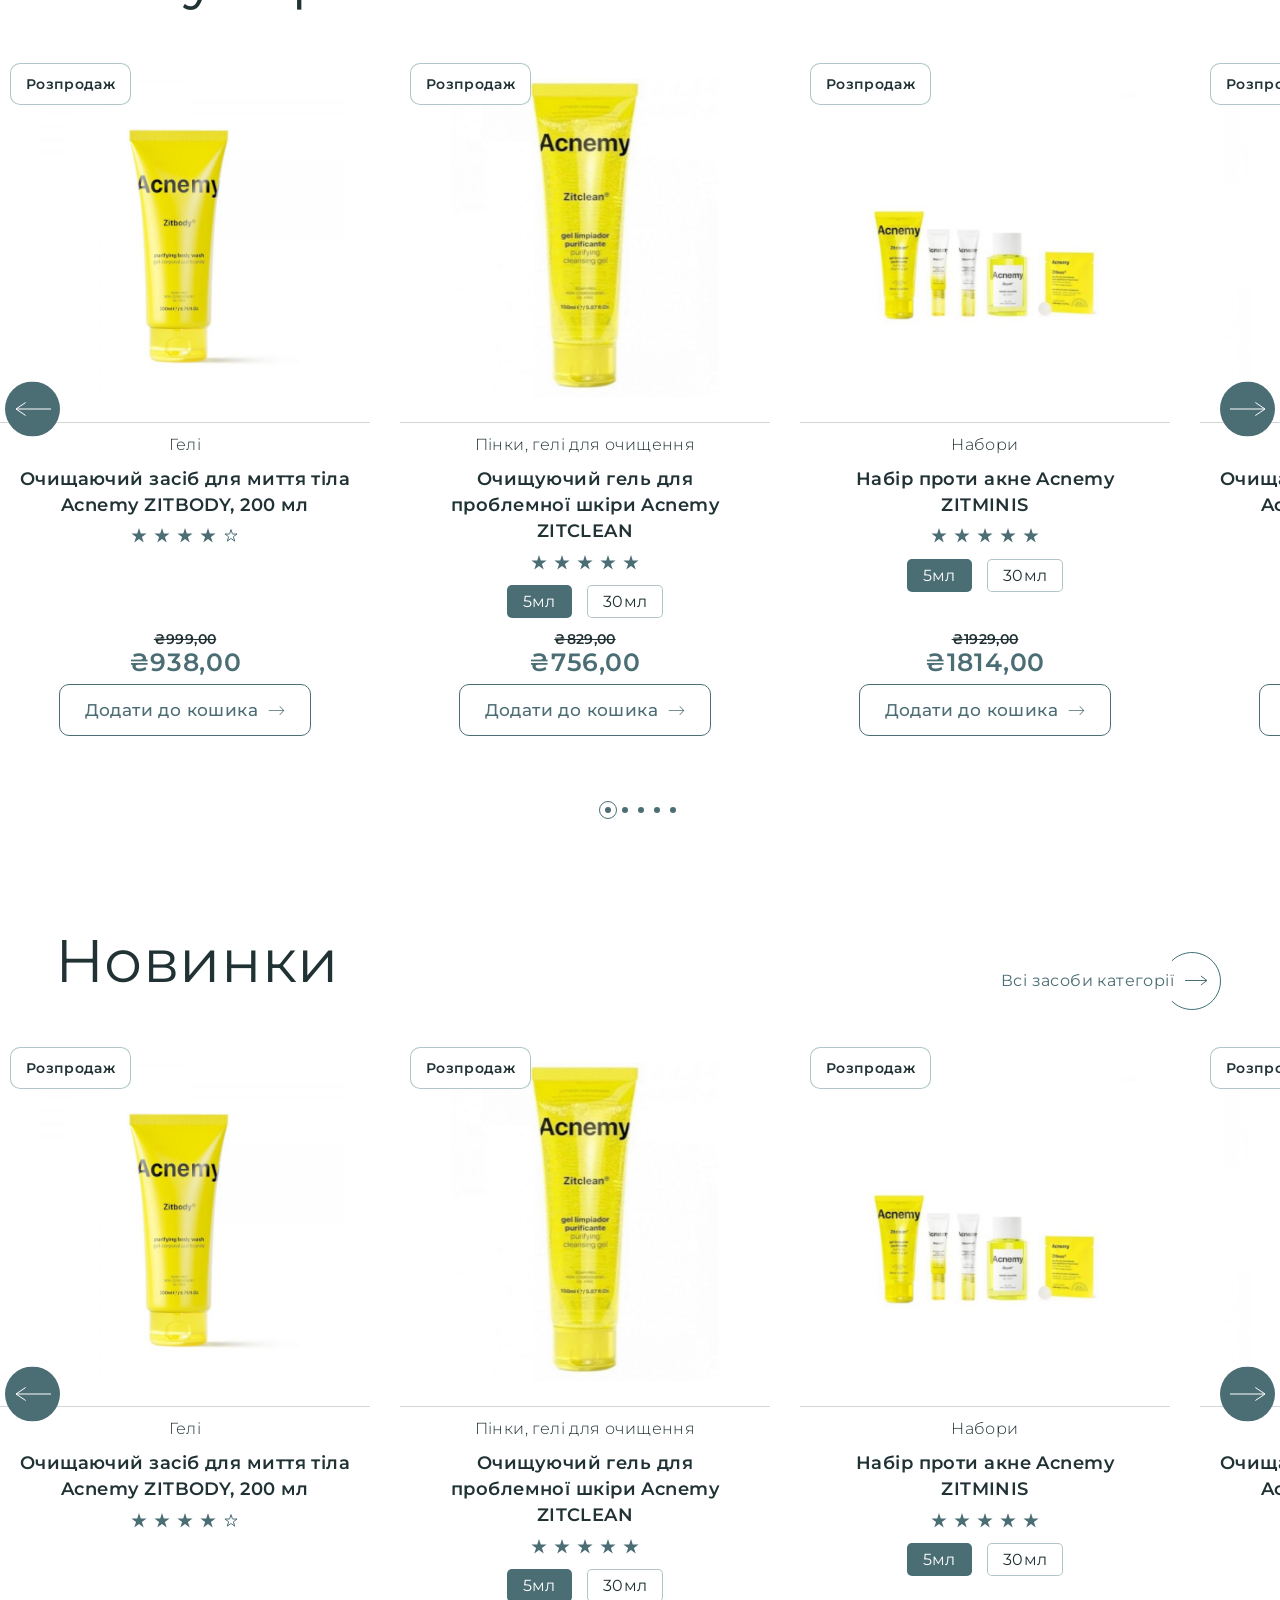
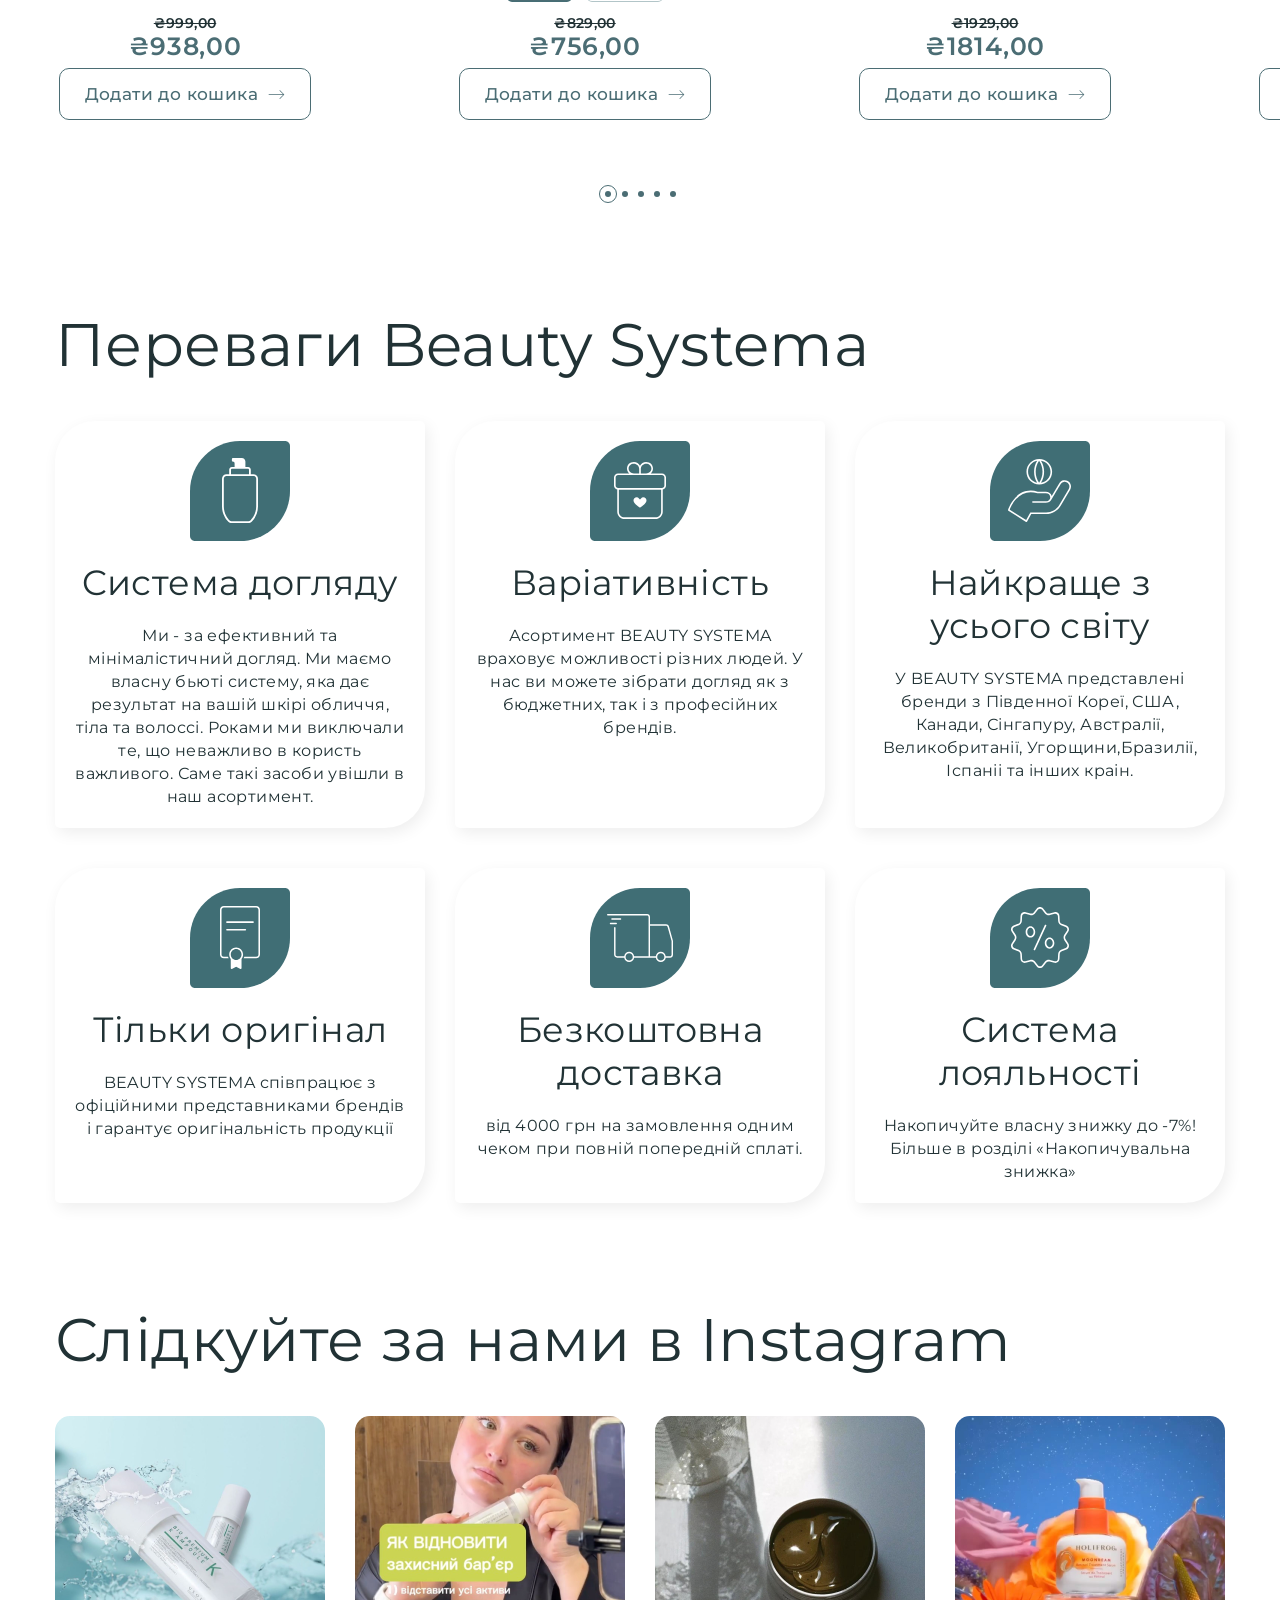
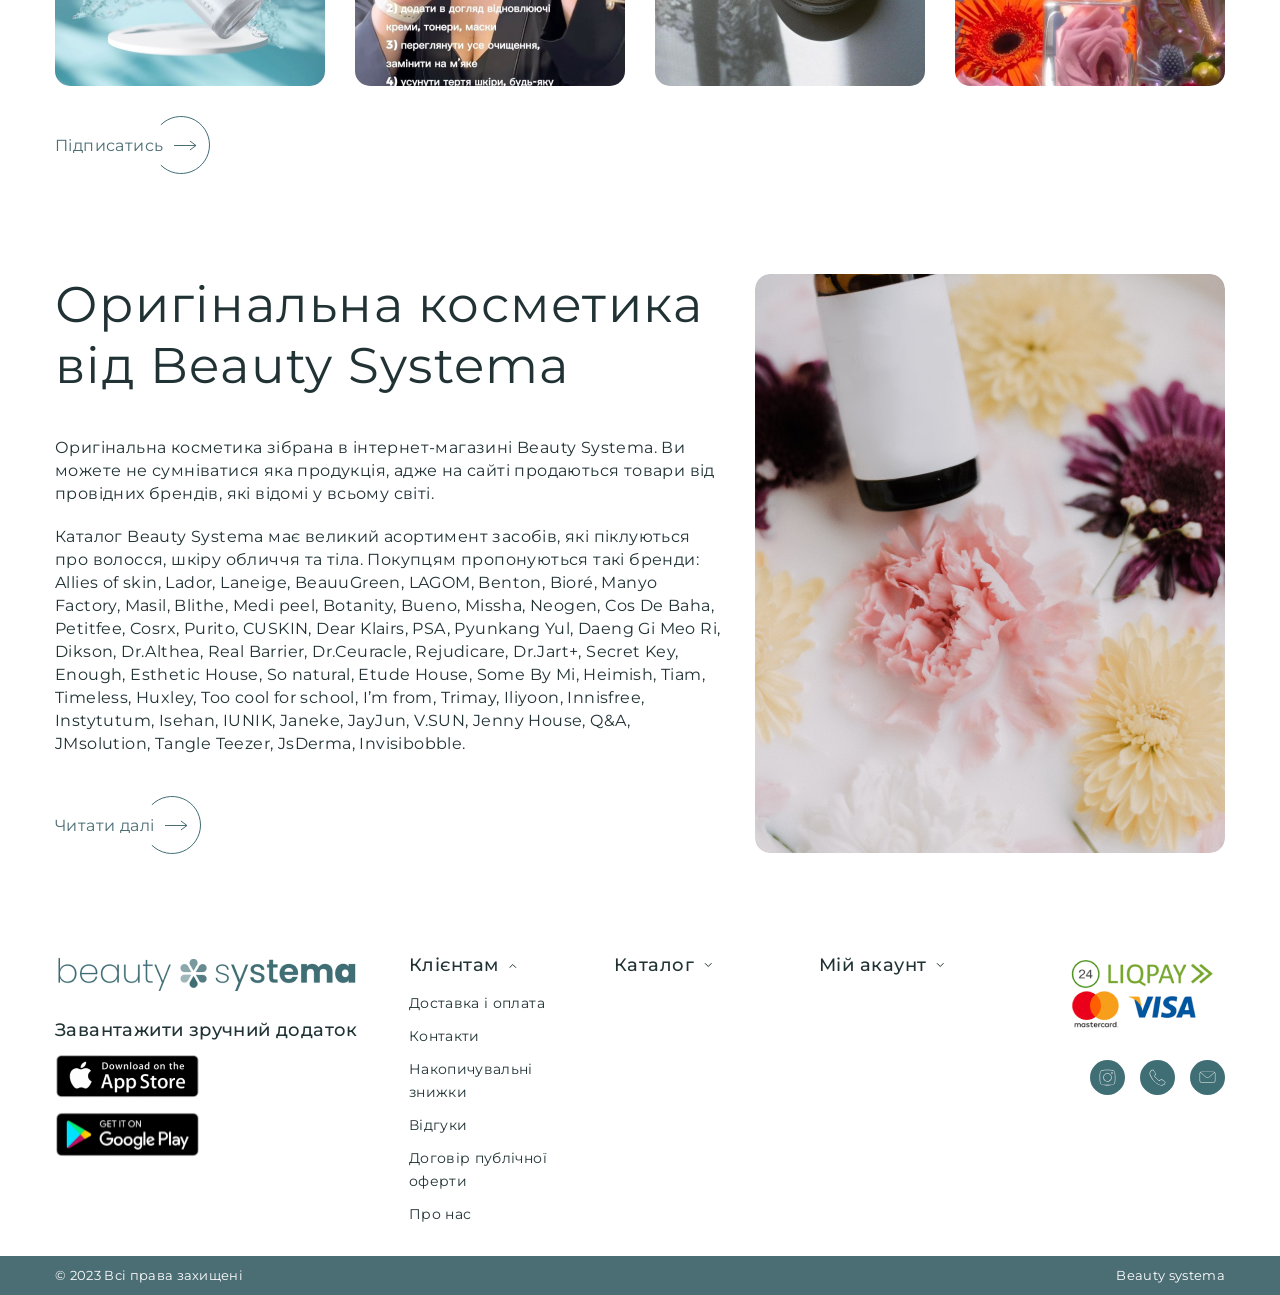
==== commit 99ffac8f: "add slider opacity" ====
--- a/index.html
+++ b/index.html
@@ -269,7 +269,37 @@
                                 <img src="./img/categories_carousel_img5.png" alt="img">
                                 <p>Ротова порожнина</p>
                             </a>
-                        </div>                        
+                        </div> 
+                        <div class="item">
+                            <a href="#">
+                                <img src="./img/categories_carousel_img1.png" alt="img">
+                                <p>Обличчя</p>
+                            </a>
+                        </div>
+                        <div class="item">
+                            <a href="#">
+                                <img src="./img/categories_carousel_img2.png" alt="img">
+                                <p>Волосся</p>
+                            </a>
+                        </div>
+                        <div class="item">
+                            <a href="#">
+                                <img src="./img/categories_carousel_img3.png" alt="img">
+                                <p>Тіло</p>
+                            </a>
+                        </div>
+                        <div class="item">
+                            <a href="#">
+                                <img src="./img/categories_carousel_img4.png" alt="img">
+                                <p>Макіяж</p>
+                            </a>
+                        </div>
+                        <div class="item">
+                            <a href="#">
+                                <img src="./img/categories_carousel_img5.png" alt="img">
+                                <p>Ротова порожнина</p>
+                            </a>
+                        </div>                                
                     </div>
                 </div>
             </div> 
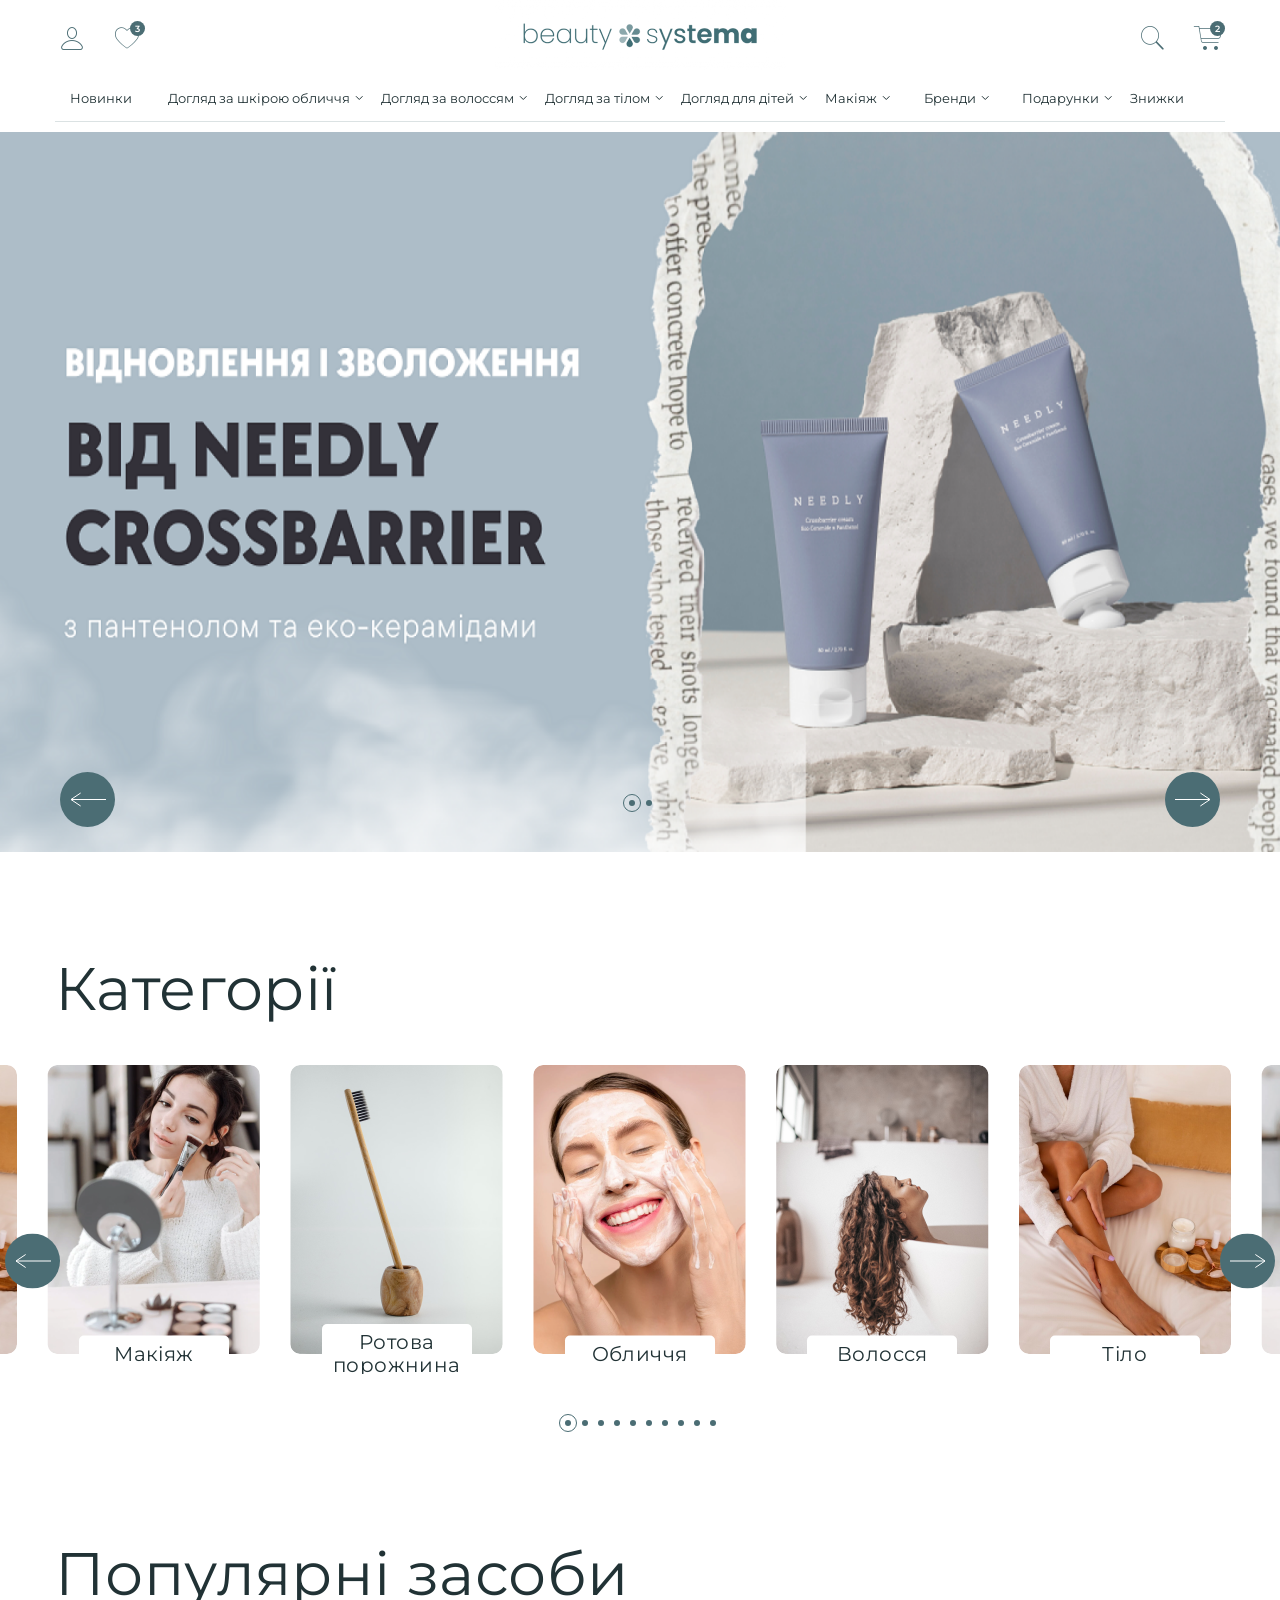
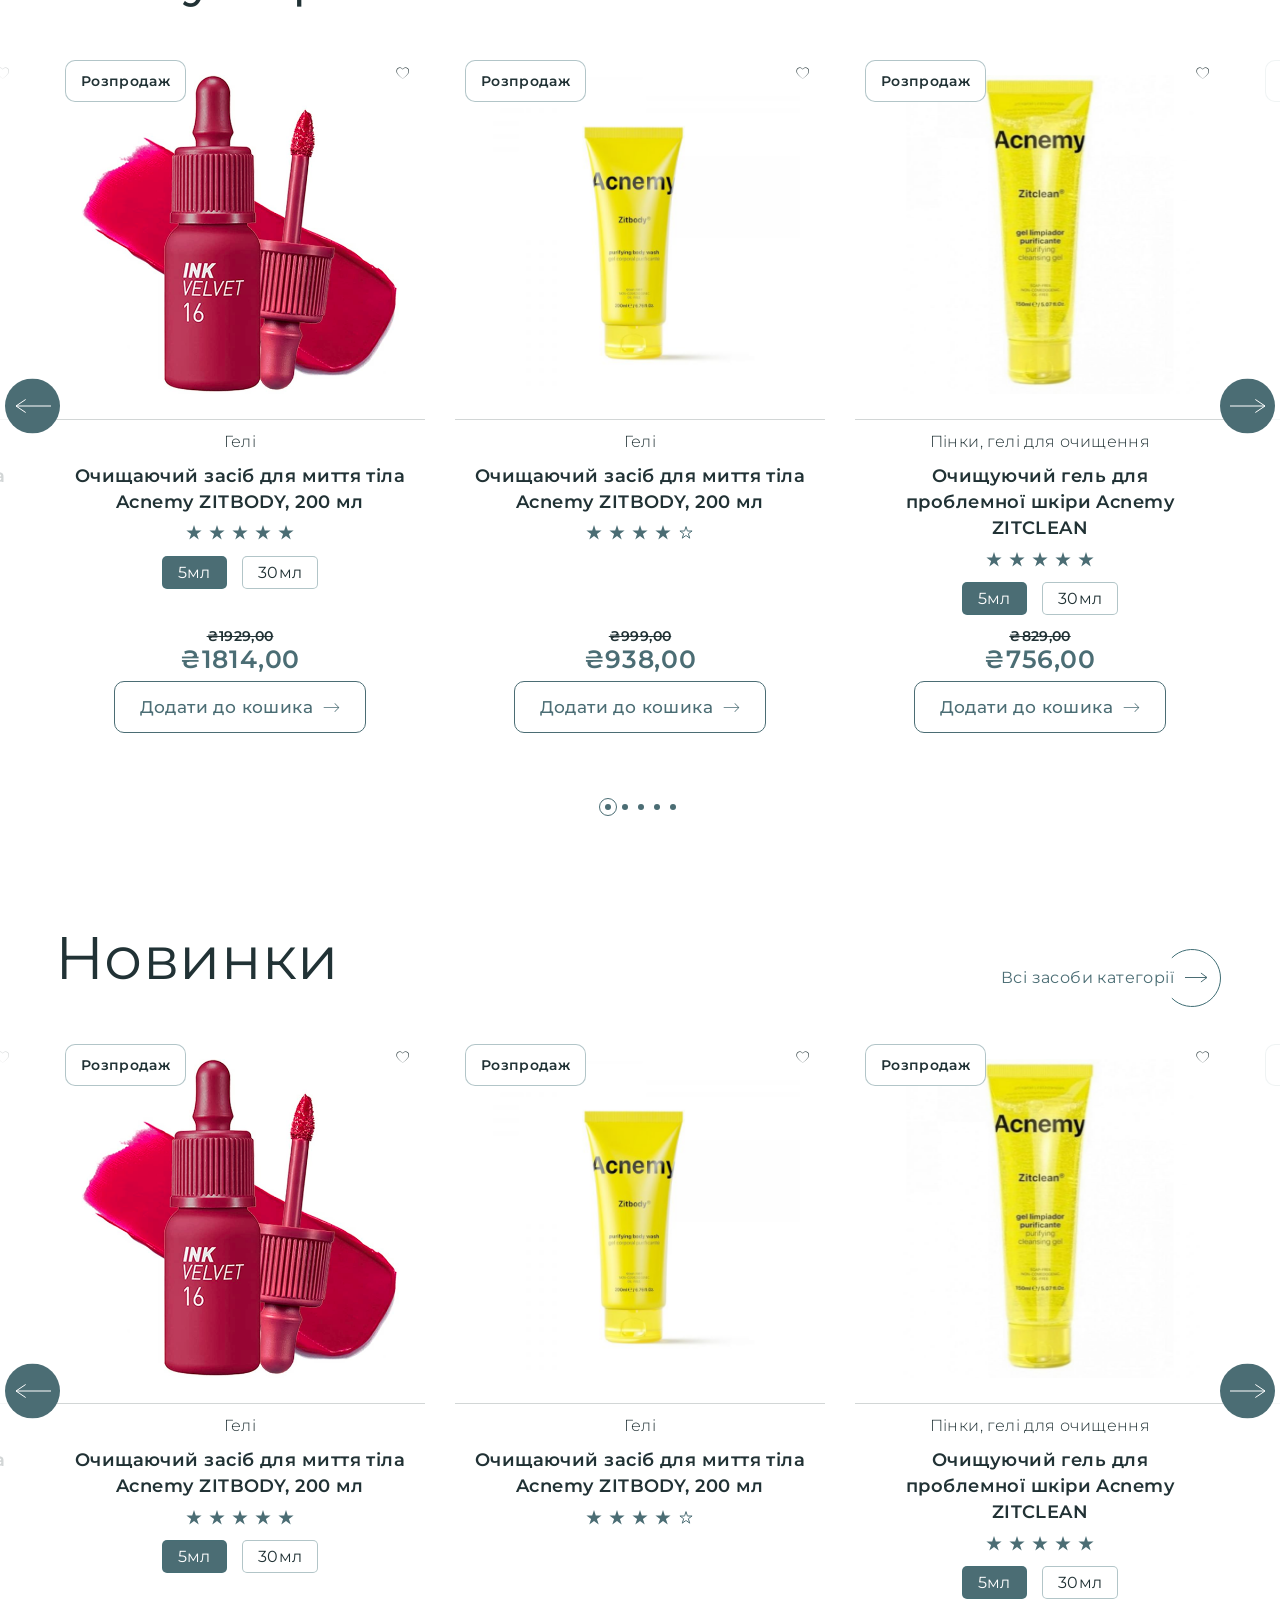
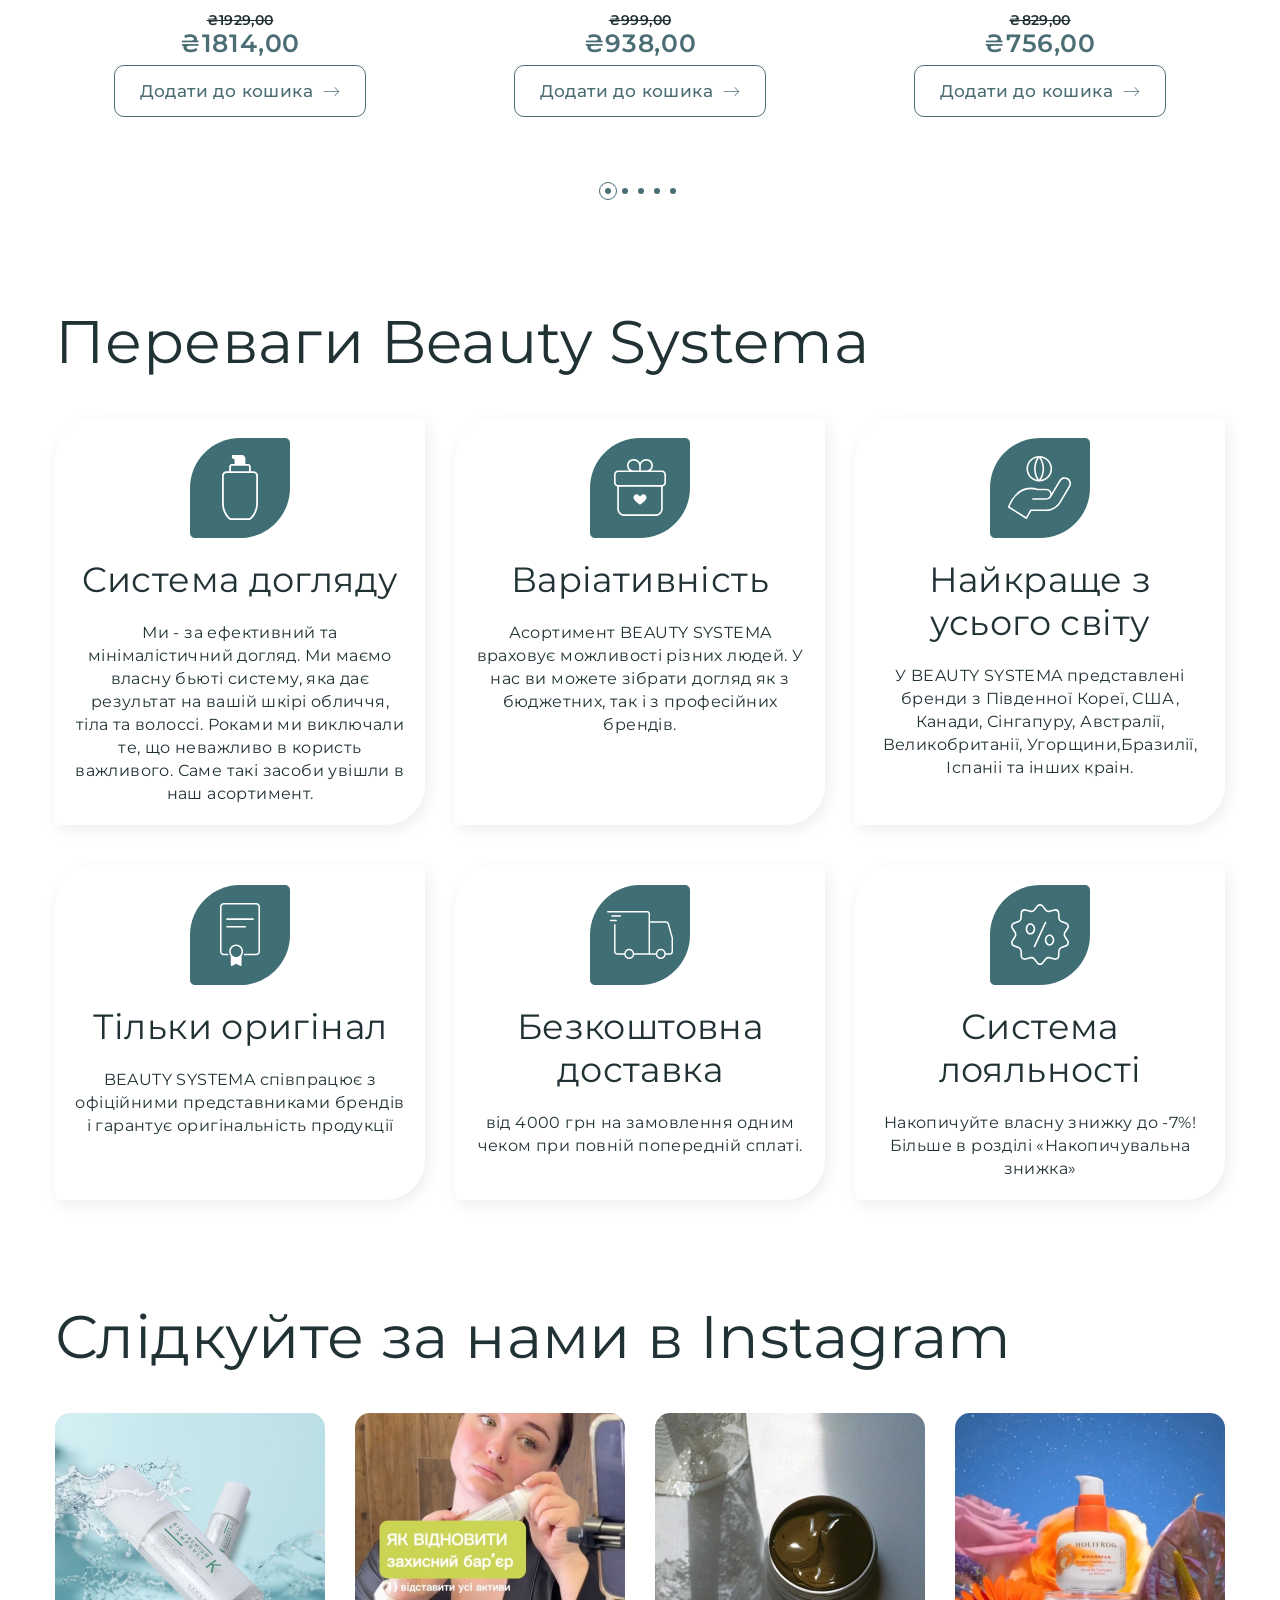
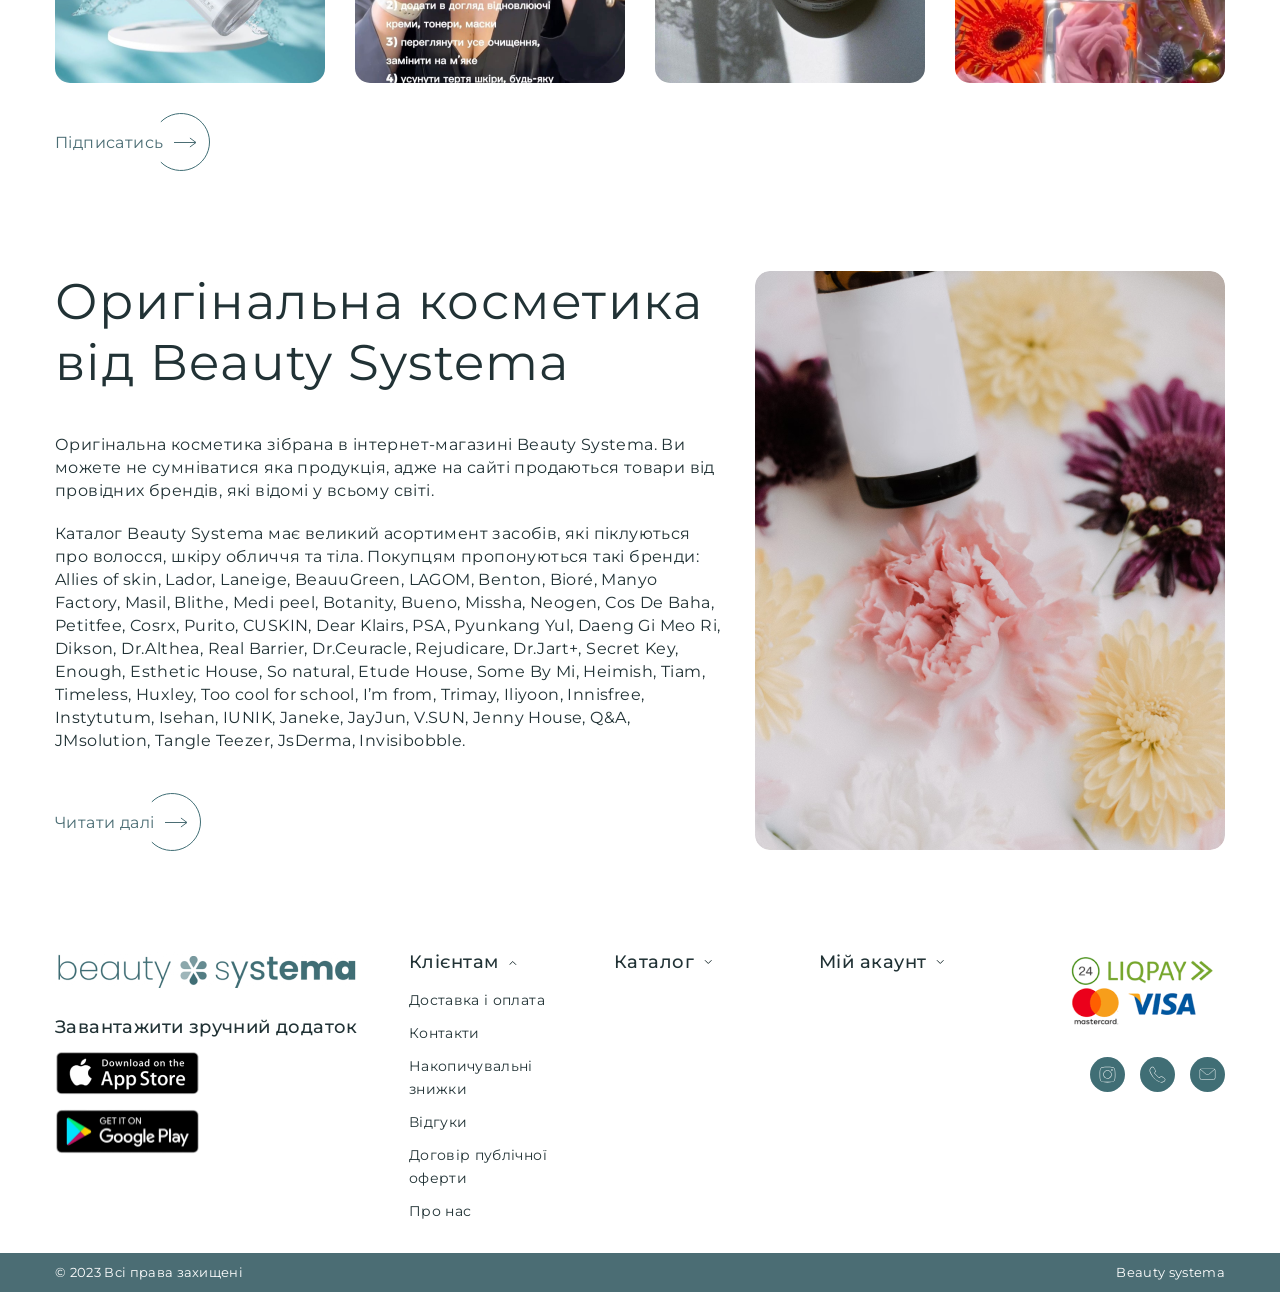
==== commit 81b02cac: "add links" ====
--- a/index.html
+++ b/index.html
@@ -309,8 +309,11 @@
                     <div class="popular-carousel owl-carousel owl-theme">
                         <div class="item">
                             <div class="product__card">
-                                <p class="product__card__lable">Розпродаж</p>
-                                <a class="product__card__img" href="product_page.html"><img src="./img/popular_1.png" alt="img"></a>
+                                <a class="product__card__img" href="#">
+                                    <img src="./img/popular_1.png" alt="img">
+                                    <p class="product__card__lable">Розпродаж</p>
+                                    <span class="icon-favorite_icon"></span>
+                                </a>
                                 <div class="product__card__info">
                                     <div class="product__card__info__content">
                                         <p class="product__card__info__description">Гелі</p>
@@ -336,8 +339,11 @@
                         </div>     
                         <div class="item">
                             <div class="product__card">
-                                <p class="product__card__lable">Розпродаж</p>
-                                <a class="product__card__img" href="product_page.html"><img src="./img/popular_2.png" alt="img"></a>
+                                <a class="product__card__img" href="#">
+                                    <img src="./img/popular_2.png" alt="img">
+                                    <p class="product__card__lable">Розпродаж</p>
+                                    <span class="icon-favorite_icon"></span>
+                                </a>
                                 <div class="product__card__info">
                                     <div class="product__card__info__content">
                                         <p class="product__card__info__description">Пінки, гелі для очищення</p>
@@ -367,8 +373,11 @@
                         </div> 
                         <div class="item">
                             <div class="product__card">
-                                <p class="product__card__lable">Розпродаж</p>
-                                <a class="product__card__img" href="product_page.html"><img src="./img/popular_3.png" alt="img"></a>
+                                <a class="product__card__img" href="#">
+                                    <img src="./img/popular_3.png" alt="img">
+                                    <p class="product__card__lable">Розпродаж</p>
+                                    <span class="icon-favorite_icon"></span>
+                                </a>
                                 <div class="product__card__info">
                                     <div class="product__card__info__content">
                                         <p class="product__card__info__description">Набори</p>
@@ -398,8 +407,11 @@
                         </div>   
                         <div class="item">
                             <div class="product__card">
-                                <p class="product__card__lable">Розпродаж</p>
-                                <a class="product__card__img" href="product_page.html"><img src="./img/popular_4.png" alt="img"></a>
+                                <a class="product__card__img" href="#">
+                                    <img src="./img/popular_4.png" alt="img">
+                                    <p class="product__card__lable">Розпродаж</p>
+                                    <span class="icon-favorite_icon"></span>
+                                </a>
                                 <div class="product__card__info">
                                     <div class="product__card__info__content">
                                         <p class="product__card__info__description">Гелі</p>
@@ -429,8 +441,11 @@
                         </div>   
                         <div class="item">
                             <div class="product__card">
-                                <p class="product__card__lable">Розпродаж</p>
-                                <a class="product__card__img" href="product_page.html"><img src="./img/popular_5.png" alt="img"></a>
+                                <a class="product__card__img" href="#">
+                                    <img src="./img/popular_5.png" alt="img">
+                                    <p class="product__card__lable">Розпродаж</p>
+                                    <span class="icon-favorite_icon"></span>
+                                </a>
                                 <div class="product__card__info">
                                     <div class="product__card__info__content">
                                         <p class="product__card__info__description">Гелі</p>
@@ -475,8 +490,11 @@
                     <div class="new-carousel owl-carousel owl-theme">
                         <div class="item">
                             <div class="product__card">
-                                <p class="product__card__lable">Розпродаж</p>
-                                <a class="product__card__img" href="#"><img src="./img/popular_1.png" alt="img"></a>
+                                <a class="product__card__img" href="#">
+                                    <img src="./img/popular_1.png" alt="img">
+                                    <p class="product__card__lable">Розпродаж</p>
+                                    <span class="icon-favorite_icon"></span>
+                                </a>
                                 <div class="product__card__info">
                                     <div class="product__card__info__content">
                                         <p class="product__card__info__description">Гелі</p>
@@ -502,8 +520,11 @@
                         </div>     
                         <div class="item">
                             <div class="product__card">
-                                <p class="product__card__lable">Розпродаж</p>
-                                <a class="product__card__img" href="#"><img src="./img/popular_2.png" alt="img"></a>
+                                <a class="product__card__img" href="#">
+                                    <img src="./img/popular_2.png" alt="img">
+                                    <p class="product__card__lable">Розпродаж</p>
+                                    <span class="icon-favorite_icon"></span>
+                                </a>
                                 <div class="product__card__info">
                                     <div class="product__card__info__content">
                                         <p class="product__card__info__description">Пінки, гелі для очищення</p>
@@ -533,8 +554,11 @@
                         </div> 
                         <div class="item">
                             <div class="product__card">
-                                <p class="product__card__lable">Розпродаж</p>
-                                <a class="product__card__img" href="#"><img src="./img/popular_3.png" alt="img"></a>
+                                <a class="product__card__img" href="#">
+                                    <img src="./img/popular_3.png" alt="img">
+                                    <p class="product__card__lable">Розпродаж</p>
+                                    <span class="icon-favorite_icon"></span>
+                                </a>
                                 <div class="product__card__info">
                                     <div class="product__card__info__content">
                                         <p class="product__card__info__description">Набори</p>
@@ -564,8 +588,11 @@
                         </div>   
                         <div class="item">
                             <div class="product__card">
-                                <p class="product__card__lable">Розпродаж</p>
-                                <a class="product__card__img" href="#"><img src="./img/popular_4.png" alt="img"></a>
+                                <a class="product__card__img" href="#">
+                                    <img src="./img/popular_4.png" alt="img">
+                                    <p class="product__card__lable">Розпродаж</p>
+                                    <span class="icon-favorite_icon"></span>
+                                </a>
                                 <div class="product__card__info">
                                     <div class="product__card__info__content">
                                         <p class="product__card__info__description">Гелі</p>
@@ -595,8 +622,11 @@
                         </div>   
                         <div class="item">
                             <div class="product__card">
-                                <p class="product__card__lable">Розпродаж</p>
-                                <a class="product__card__img" href="#"><img src="./img/popular_5.png" alt="img"></a>
+                                <a class="product__card__img" href="#">
+                                    <img src="./img/popular_5.png" alt="img">
+                                    <p class="product__card__lable">Розпродаж</p>
+                                    <span class="icon-favorite_icon"></span>
+                                </a>
                                 <div class="product__card__info">
                                     <div class="product__card__info__content">
                                         <p class="product__card__info__description">Гелі</p>
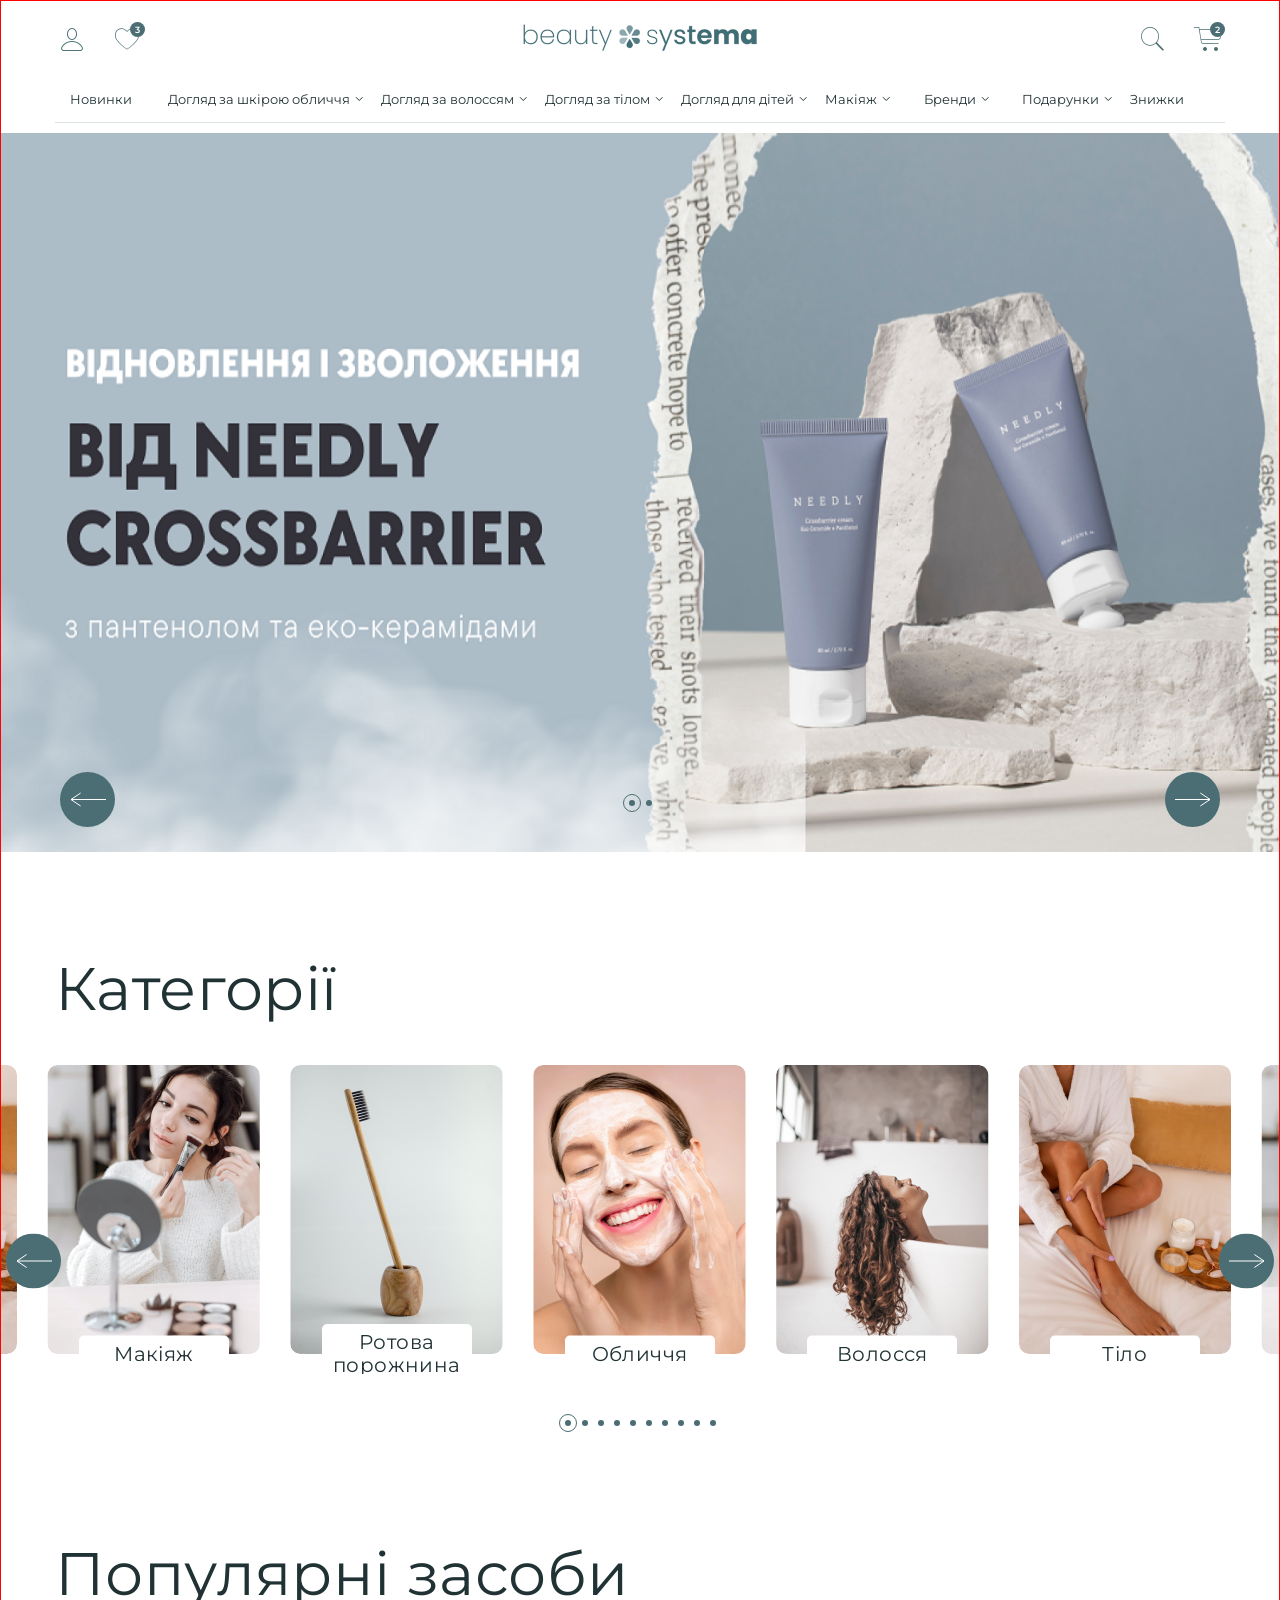
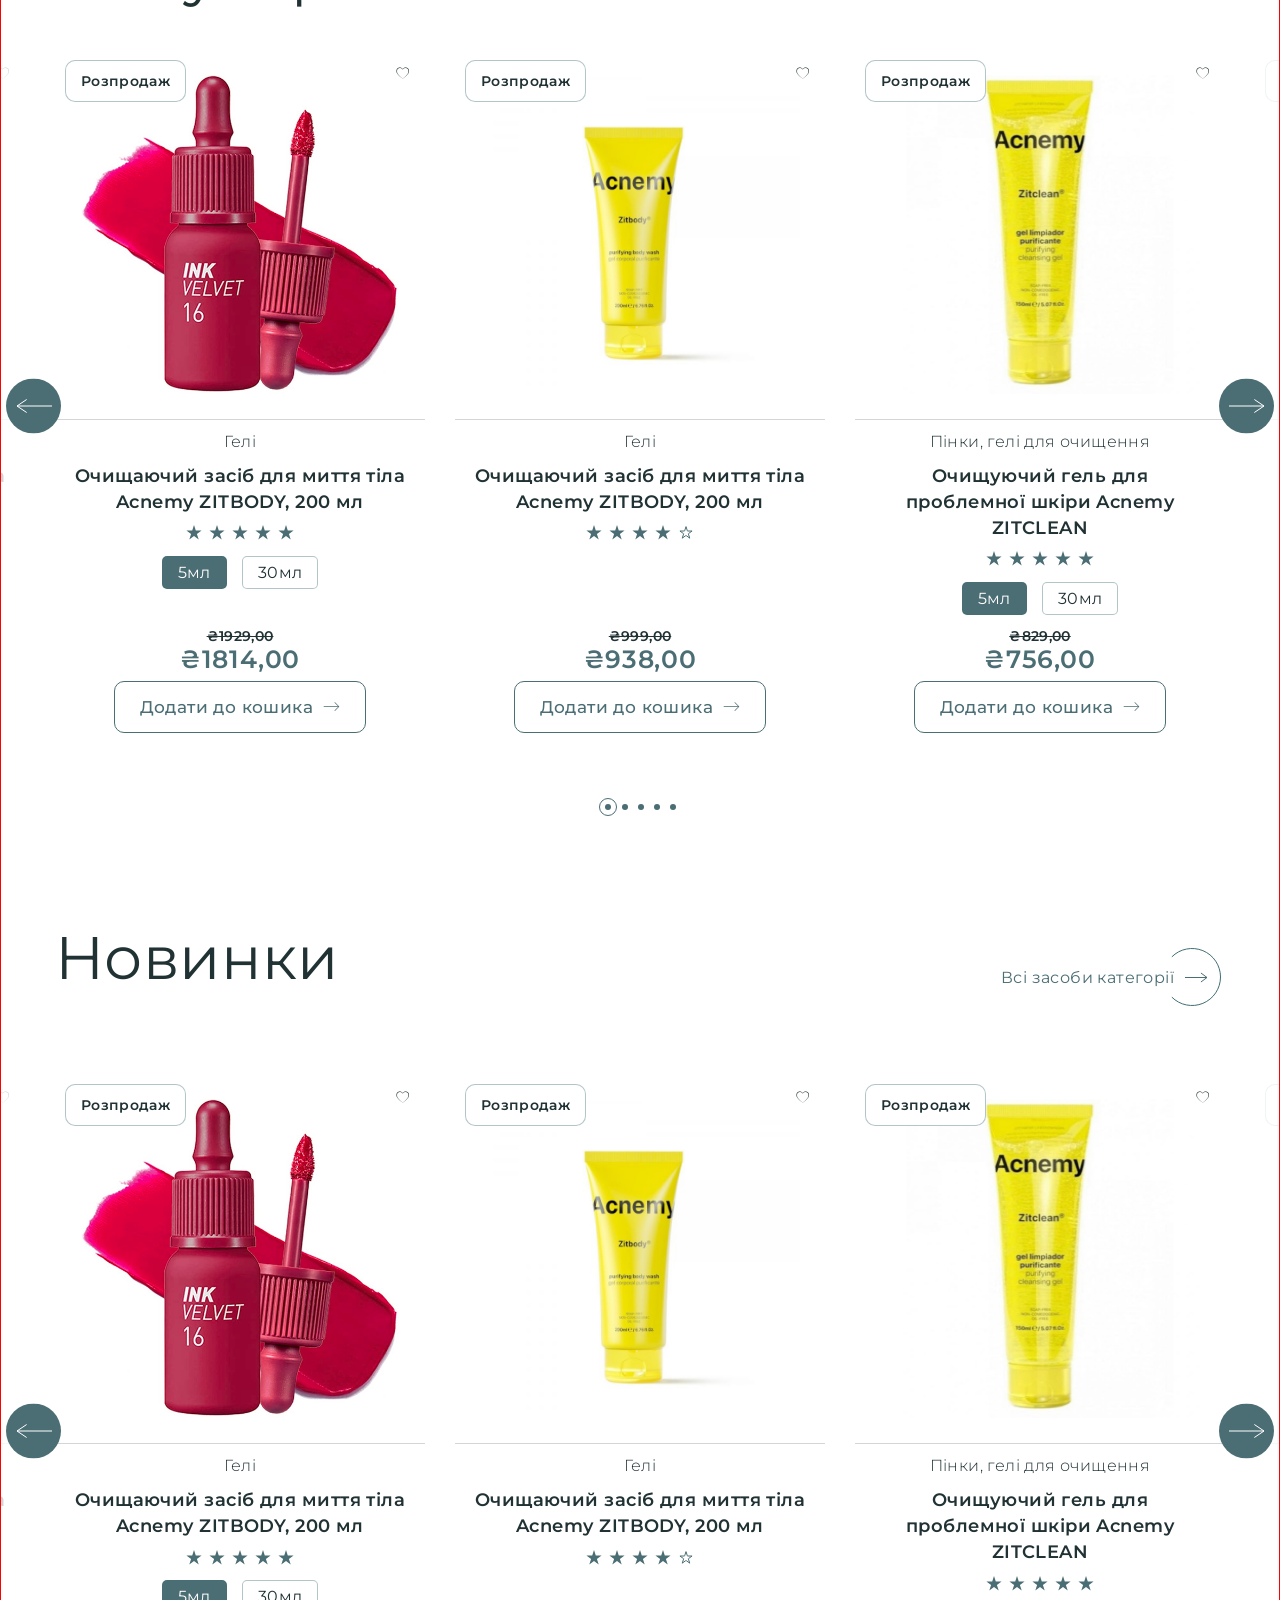
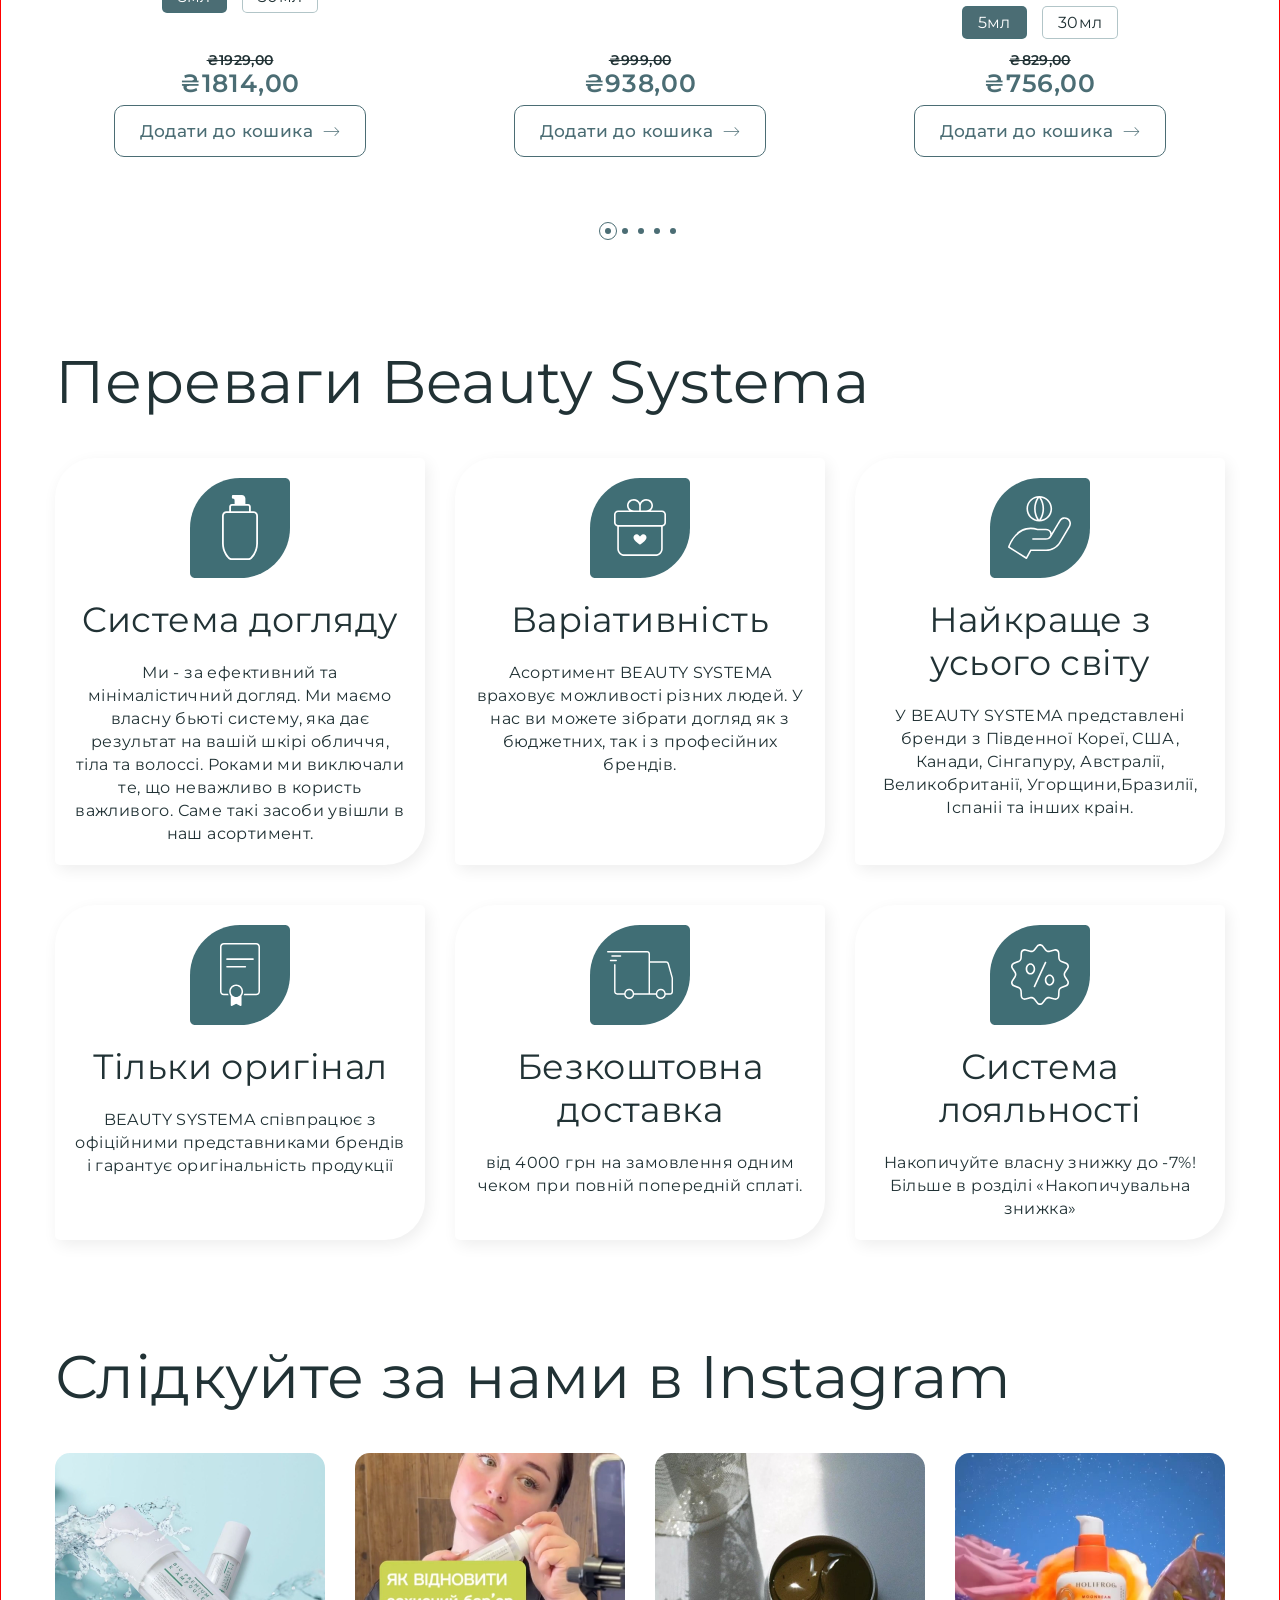
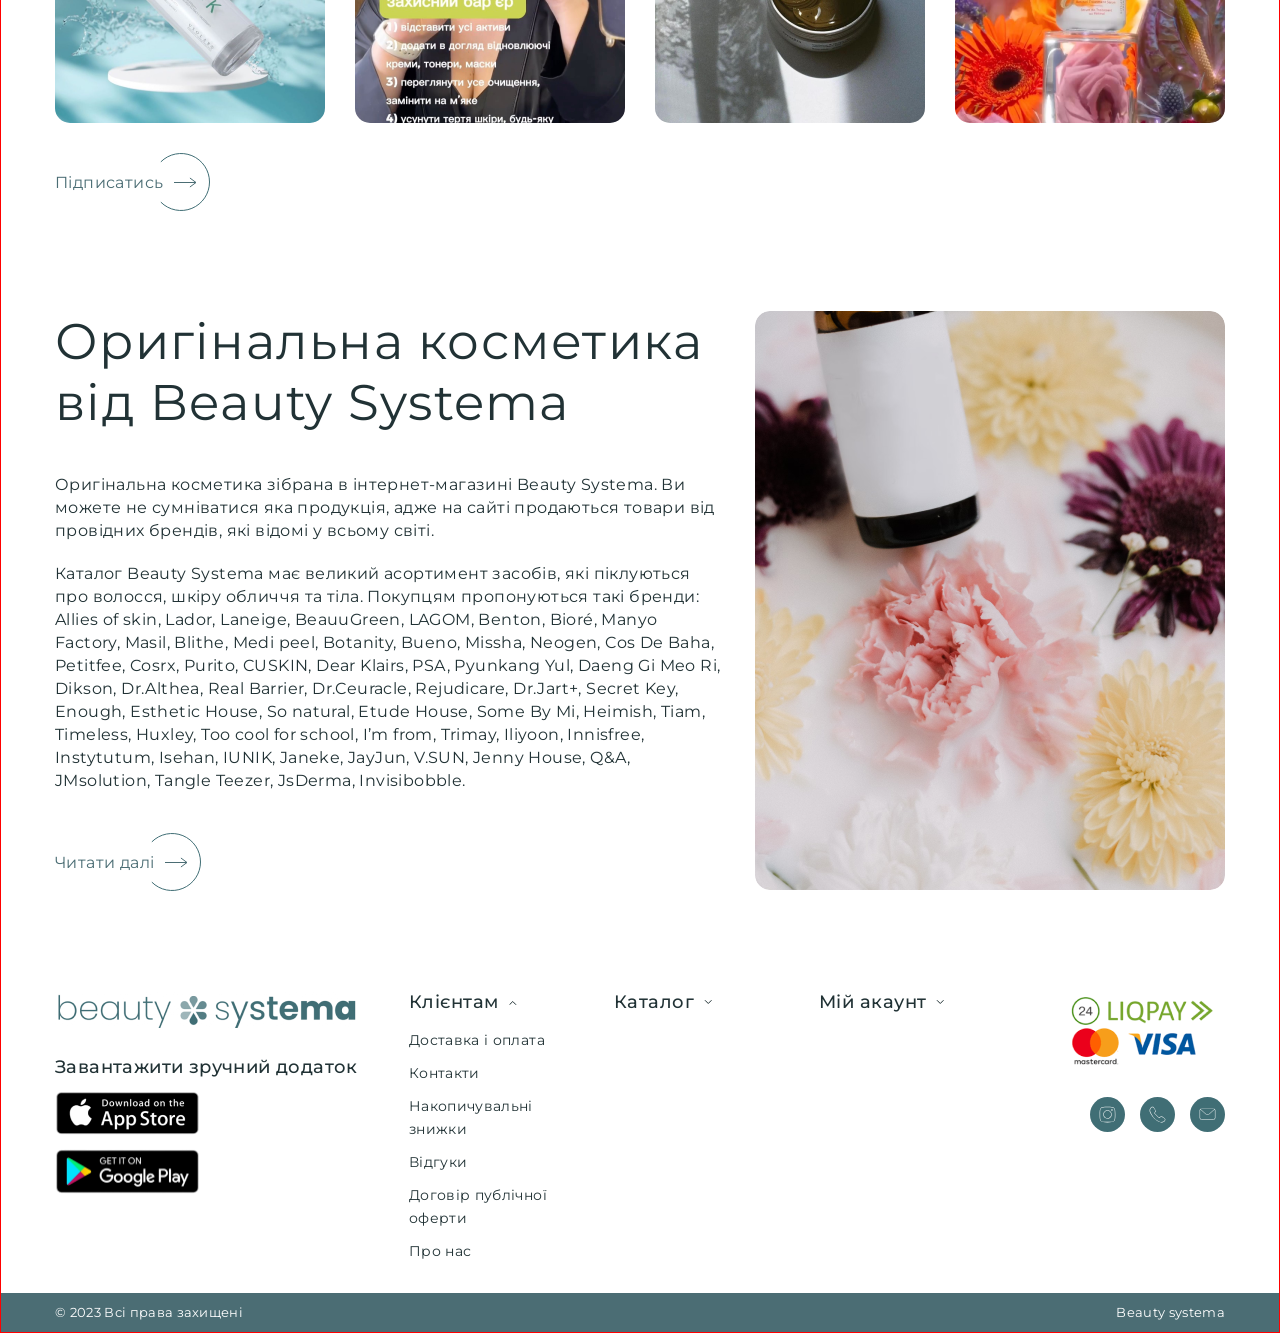
==== commit 2b82d6a2: "add styles" ====
--- a/index.html
+++ b/index.html
@@ -224,7 +224,7 @@
             </div>
         </header>
         <main class="main">
-            <div class="slider-banner margin-bottom">
+            <div class="slider-banner margin-bottom container1600">
                 <div class="banner-carousel owl-carousel owl-theme">
                     <div class="item">
                         <img class="banner__img" src="./img/banner_1.png" alt="beauty-img">
@@ -236,7 +236,7 @@
                     </div>
                 </div>
             </div>
-            <div class="block block_categories margin-bottom">
+            <div class="block block_categories margin-bottom container1600">
                 <h2 class="title container"><a href="categoris.html">Категорії</a></h2>
                 <div class="slider-categories">
                     <div class="categories-carousel owl-carousel owl-theme">
@@ -303,7 +303,7 @@
                     </div>
                 </div>
             </div> 
-            <div class="block block_popular margin-bottom">
+            <div class="block block_popular margin-bottom container1600">
                 <h2 class="title container">Популярні засоби</h2>
                 <div class="slider-popular">
                     <div class="popular-carousel owl-carousel owl-theme">
@@ -476,7 +476,7 @@
                     </div>
                 </div>
             </div> 
-            <div class="block block_new margin-bottom">
+            <div class="block block_new margin-bottom container1600">
                 <div class="block_new__title container">
                     <h2 class="title">Новинки</h2>
                     <a class="custom-button" href="#">
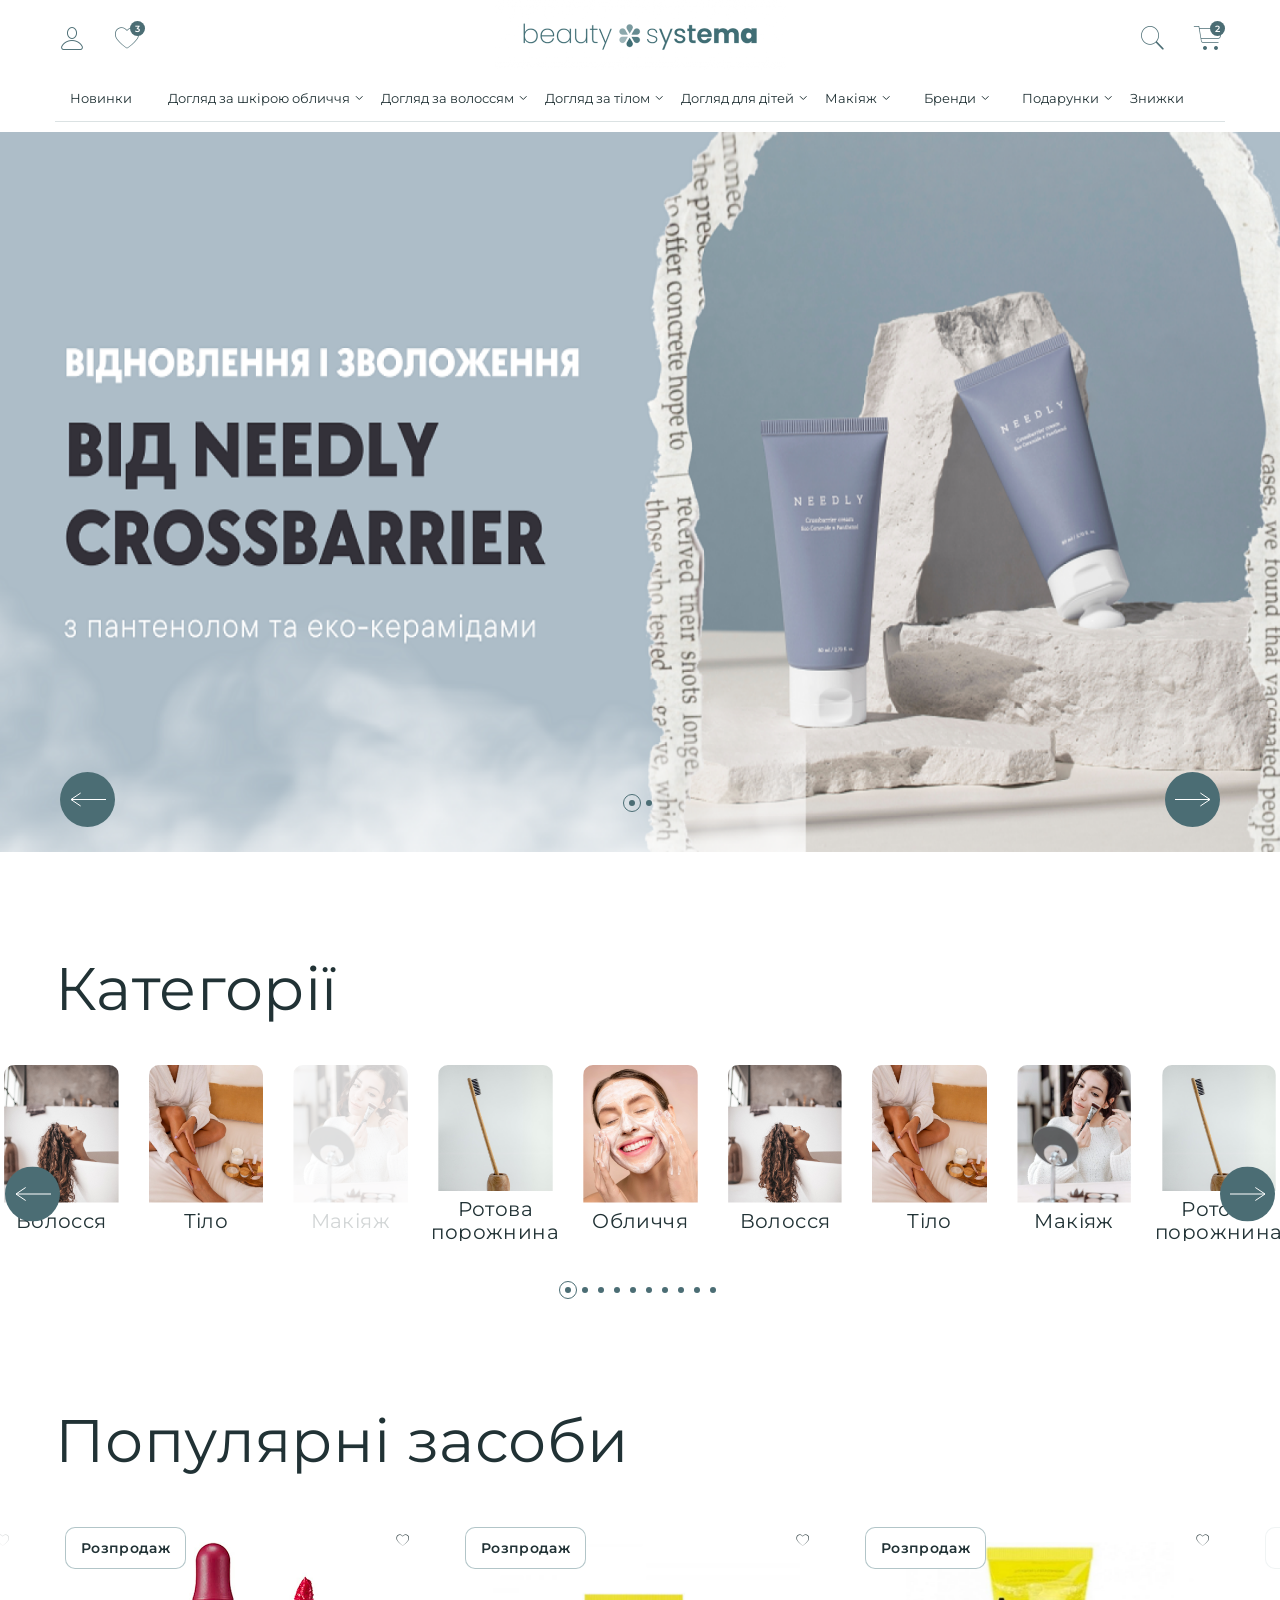
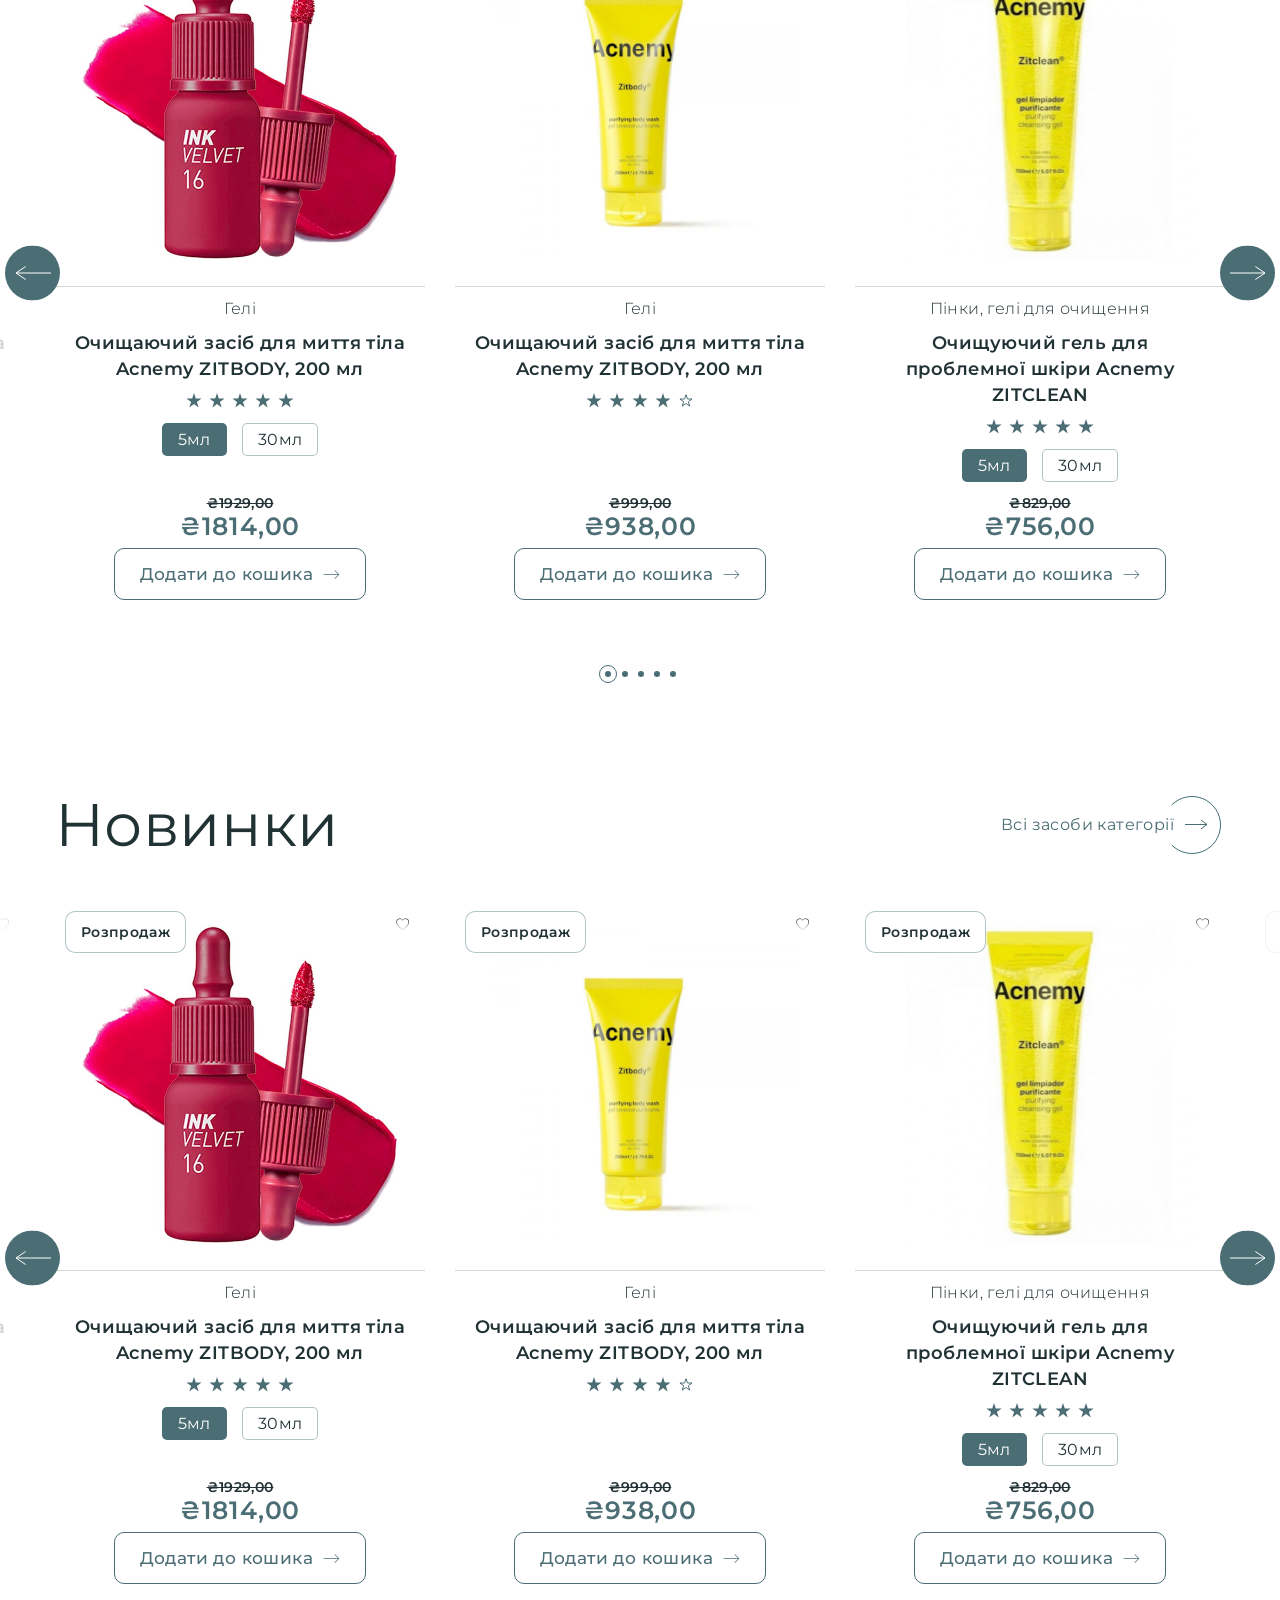
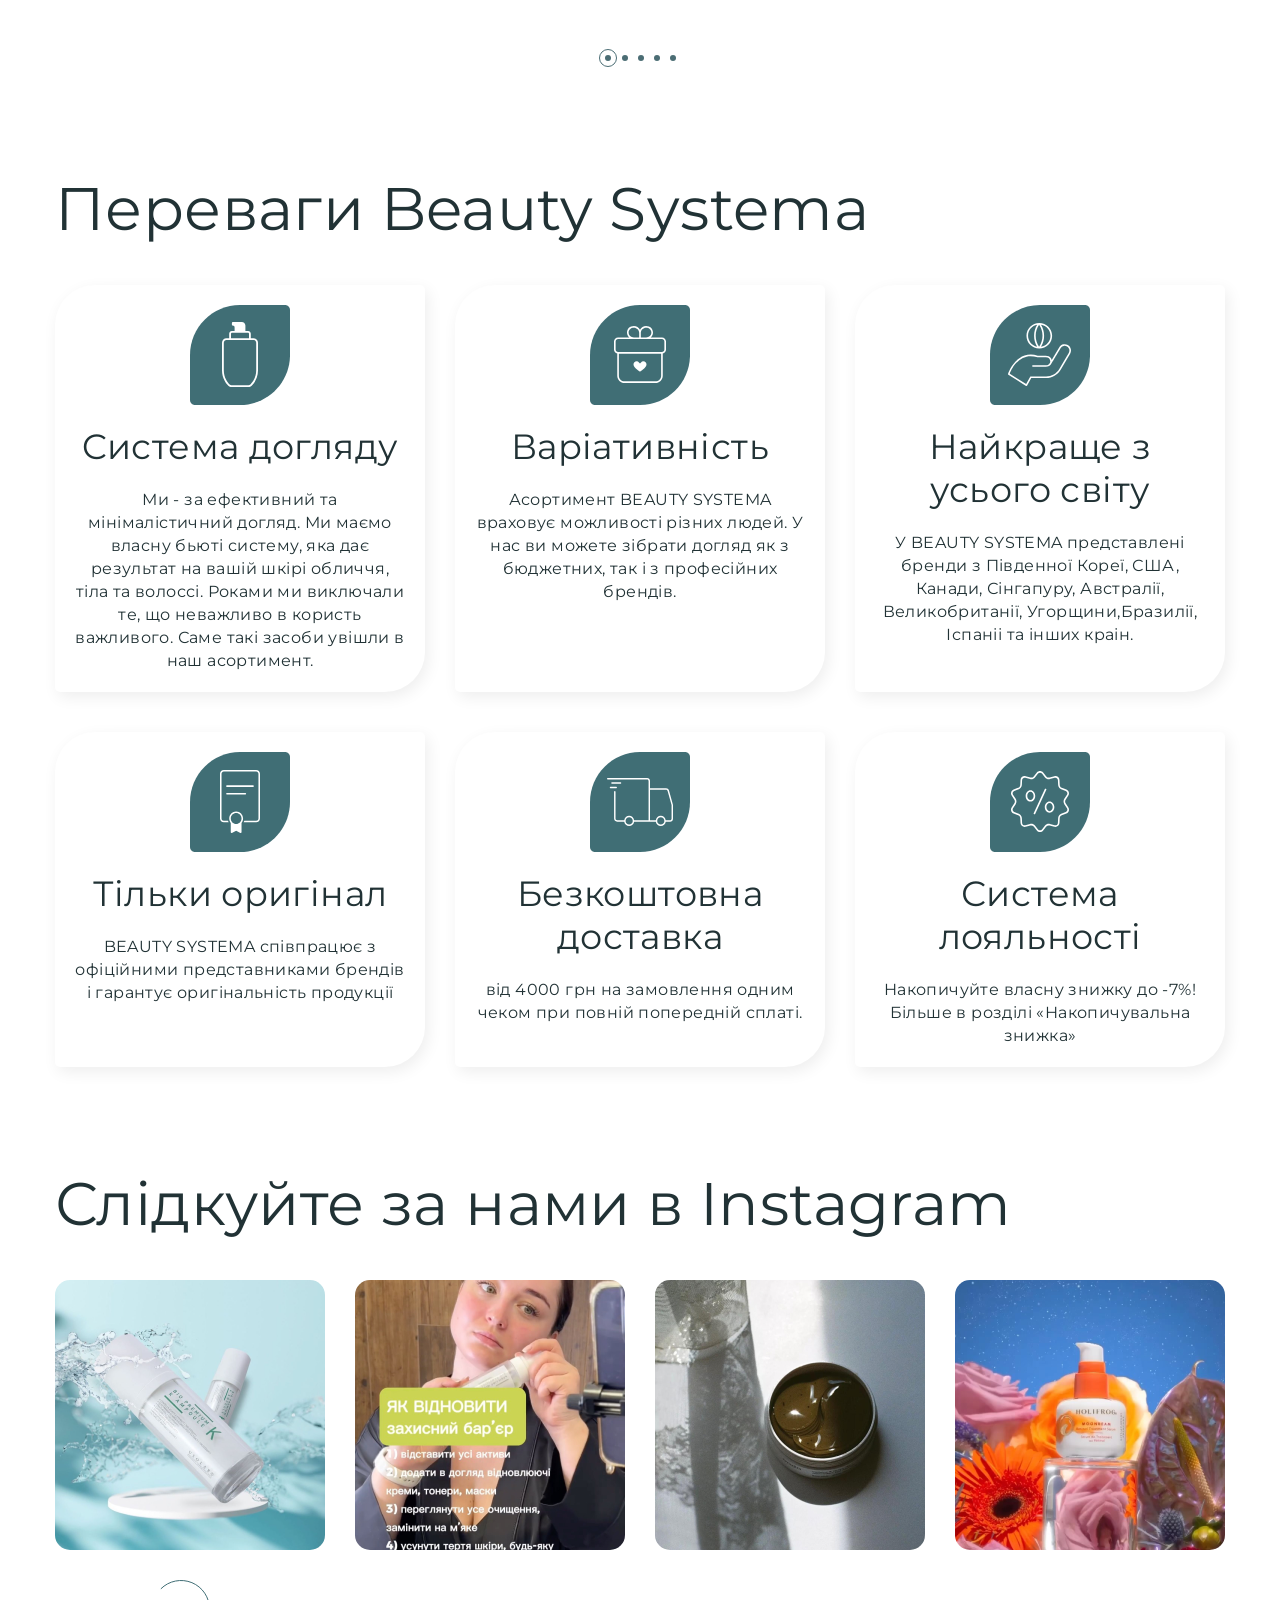
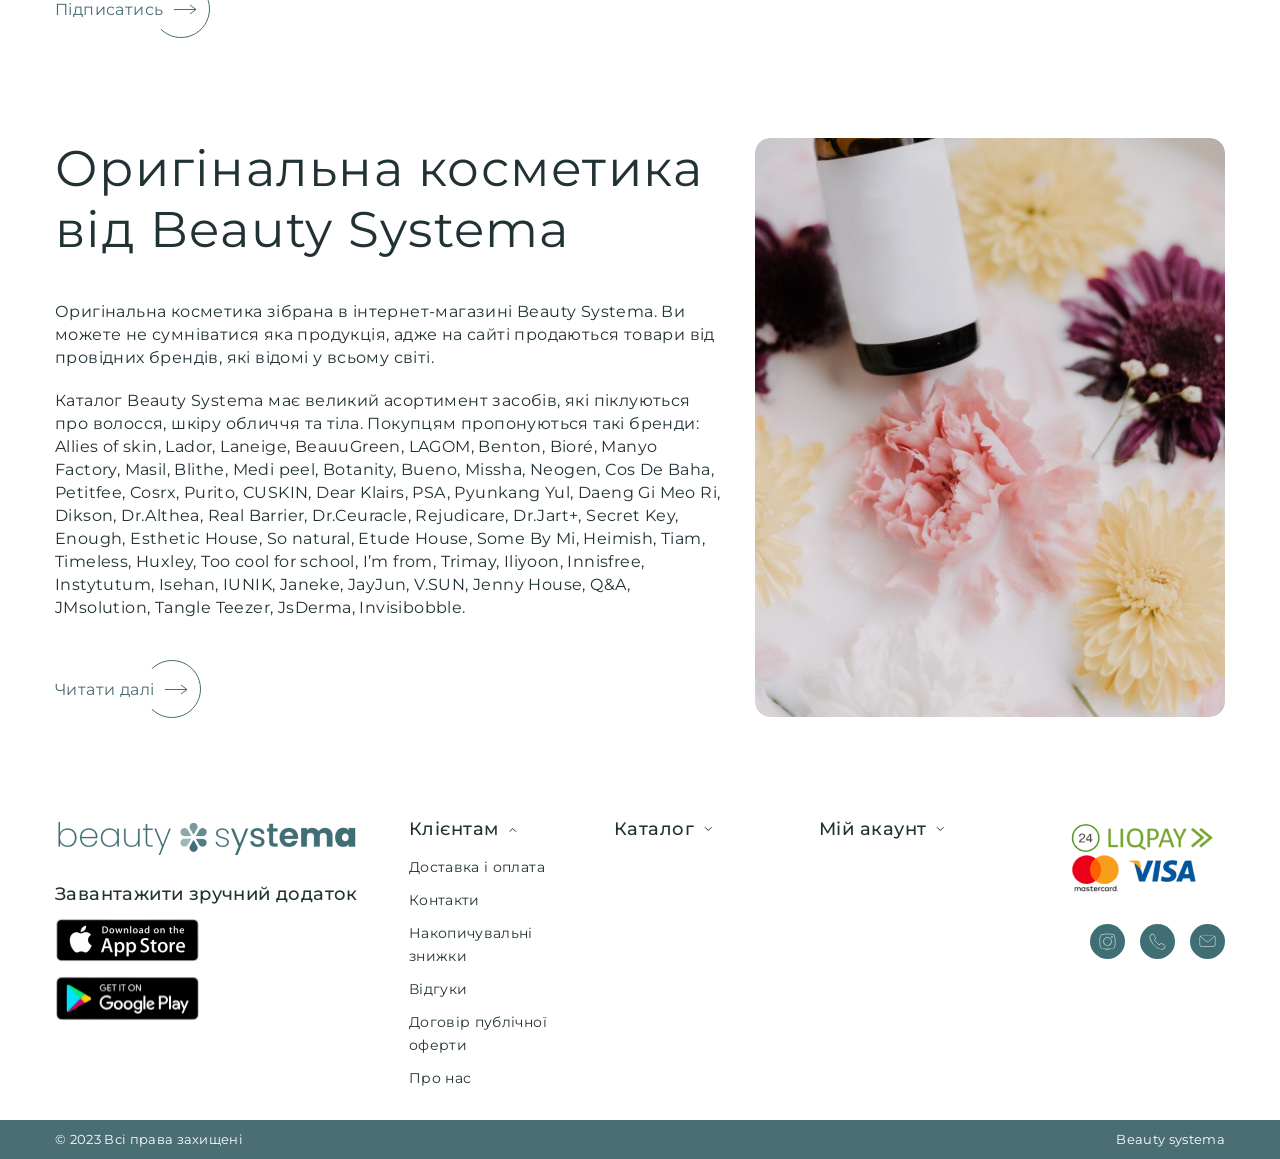
==== commit a8eeb3db: "add links" ====
--- a/index.html
+++ b/index.html
@@ -74,11 +74,106 @@
                 <nav class="header__nav">
                     <ul class="header__nav__list">
                         <li class="header__nav-link">
-                            <a href="#">Новинки</a>
+                            <a href="./categoris new.html">Новинки</a>
+                        </li>
+                        <li class="header__nav-link">
+                            <a class="dropdown-link hover-dropdown" href="./categoris.html">
+                                <span>Догляд за шкірою обличчя</span>
+                                <img src="./img/arrow_down.svg" alt="" class="arrow_down">
+                            </a>
+                            <div class="header__submenu__list">
+                                <ul>
+                                    <li><a href="categoris.html"><span>Усі засоби</span><img src="./img/arrow_down.svg" alt="" class="submenu__arrow"></a></li>
+                                    <li><a href="categoris.html"><span>Догляд за обличчям</span><img src="./img/arrow_down.svg" alt="" class="submenu__arrow"></a></li>
+                                    <li><a href="categoris.html"><span>Область навколо очей</span><img src="./img/arrow_down.svg" alt="" class="submenu__arrow"></a></li>
+                                    <li><a href="categoris.html"><span>Шия та декольте</span><img src="./img/arrow_down.svg" alt="" class="submenu__arrow"></a></li>
+                                    <li><a href="categoris.html"><span>Брови та вії</span><img src="./img/arrow_down.svg" alt="" class="submenu__arrow"></a></li>
+                                    <li><a href="categoris.html"><span>Губи</span><img src="./img/arrow_down.svg" alt="" class="submenu__arrow"></a></li>
+                                    <li><a href="categoris.html"><span>SPF та автозасмага</span><img src="./img/arrow_down.svg" alt="" class="submenu__arrow"></a></li>
+                                    <li><a href="categoris.html"><span>Спеціальний догляд</span><img src="./img/arrow_down.svg" alt="" class="submenu__arrow"></a></li>
+                                </ul>
+                                <img src="./img/sublist_img.png" alt="img">
+                            </div>
+                        </li>
+                        <li class="header__nav-link">
+                            <a class="dropdown-link hover-dropdown" href="categoris.html">
+                                <span>Догляд за волоссям</span>
+                                <img src="./img/arrow_down.svg" alt="" class="arrow_down">
+                            </a>
+                            <div class="header__submenu__list">
+                                <ul>
+                                    <li><a href="categoris.html"><span>Усі засоби</span><img src="./img/arrow_down.svg" alt="" class="submenu__arrow"></a></li>
+                                    <li><a href="categoris.html"><span>Догляд за обличчям</span><img src="./img/arrow_down.svg" alt="" class="submenu__arrow"></a></li>
+                                    <li><a href="categoris.html"><span>Область навколо очей</span><img src="./img/arrow_down.svg" alt="" class="submenu__arrow"></a></li>
+                                    <li><a href="categoris.html"><span>Шия та декольте</span><img src="./img/arrow_down.svg" alt="" class="submenu__arrow"></a></li>
+                                    <li><a href="categoris.html"><span>Брови та вії</span><img src="./img/arrow_down.svg" alt="" class="submenu__arrow"></a></li>
+                                    <li><a href="categoris.html"><span>Губи</span><img src="./img/arrow_down.svg" alt="" class="submenu__arrow"></a></li>
+                                    <li><a href="categoris.html"><span>SPF та автозасмага</span><img src="./img/arrow_down.svg" alt="" class="submenu__arrow"></a></li>
+                                    <li><a href="categoris.html"><span>Спеціальний догляд</span><img src="./img/arrow_down.svg" alt="" class="submenu__arrow"></a></li>
+                                </ul>
+                                <img src="./img/categories_carousel_img2.png" alt="img">
+                            </div>
+                        </li>
+                        <li class="header__nav-link">
+                            <a class="dropdown-link hover-dropdown" href="categoris.html">
+                                <span>Догляд за тілом</span>
+                                <img src="./img/arrow_down.svg" alt="" class="arrow_down">
+                            </a>
+                            <div class="header__submenu__list">
+                                <ul>
+                                    <li><a href="categoris.html"><span>Усі засоби</span><img src="./img/arrow_down.svg" alt="" class="submenu__arrow"></a></li>
+                                    <li><a href="categoris.html"><span>Догляд за обличчям</span><img src="./img/arrow_down.svg" alt="" class="submenu__arrow"></a></li>
+                                    <li><a href="categoris.html"><span>Область навколо очей</span><img src="./img/arrow_down.svg" alt="" class="submenu__arrow"></a></li>
+                                    <li><a href="categoris.html"><span>Шия та декольте</span><img src="./img/arrow_down.svg" alt="" class="submenu__arrow"></a></li>
+                                    <li><a href="categoris.html"><span>Брови та вії</span><img src="./img/arrow_down.svg" alt="" class="submenu__arrow"></a></li>
+                                    <li><a href="categoris.html"><span>Губи</span><img src="./img/arrow_down.svg" alt="" class="submenu__arrow"></a></li>
+                                    <li><a href="categoris.html"><span>SPF та автозасмага</span><img src="./img/arrow_down.svg" alt="" class="submenu__arrow"></a></li>
+                                    <li><a href="categoris.html"><span>Спеціальний догляд</span><img src="./img/arrow_down.svg" alt="" class="submenu__arrow"></a></li>
+                                </ul>
+                                <img src="./img/sublist_img.png" alt="img">
+                            </div>
+                        </li>
+                        <li class="header__nav-link">
+                            <a class="dropdown-link hover-dropdown" href="categoris.html">
+                                <span>Догляд для дітей</span>
+                                <img src="./img/arrow_down.svg" alt="" class="arrow_down">
+                            </a>
+                            <div class="header__submenu__list">
+                                <ul>
+                                    <li><a href="categoris.html"><span>Усі засоби</span><img src="./img/arrow_down.svg" alt="" class="submenu__arrow"></a></li>
+                                    <li><a href="categoris.html"><span>Догляд за обличчям</span><img src="./img/arrow_down.svg" alt="" class="submenu__arrow"></a></li>
+                                    <li><a href="categoris.html"><span>Область навколо очей</span><img src="./img/arrow_down.svg" alt="" class="submenu__arrow"></a></li>
+                                    <li><a href="categoris.html"><span>Шия та декольте</span><img src="./img/arrow_down.svg" alt="" class="submenu__arrow"></a></li>
+                                    <li><a href="categoris.html"><span>Брови та вії</span><img src="./img/arrow_down.svg" alt="" class="submenu__arrow"></a></li>
+                                    <li><a href="categoris.html"><span>Губи</span><img src="./img/arrow_down.svg" alt="" class="submenu__arrow"></a></li>
+                                    <li><a href="categoris.html"><span>SPF та автозасмага</span><img src="./img/arrow_down.svg" alt="" class="submenu__arrow"></a></li>
+                                    <li><a href="categoris.html"><span>Спеціальний догляд</span><img src="./img/arrow_down.svg" alt="" class="submenu__arrow"></a></li>
+                                </ul>
+                                <img src="./img/sublist_img.png" alt="img">
+                            </div>
+                        </li>
+                        <li class="header__nav-link">
+                            <a class="dropdown-link hover-dropdown" href="categoris.html">
+                                <span>Макіяж</span>
+                                <img src="./img/arrow_down.svg" alt="" class="arrow_down">
+                            </a>
+                            <div class="header__submenu__list">
+                                <ul>
+                                    <li><a href="categoris.html"><span>Усі засоби</span><img src="./img/arrow_down.svg" alt="" class="submenu__arrow"></a></li>
+                                    <li><a href="categoris.html"><span>Догляд за обличчям</span><img src="./img/arrow_down.svg" alt="" class="submenu__arrow"></a></li>
+                                    <li><a href="categoris.html"><span>Область навколо очей</span><img src="./img/arrow_down.svg" alt="" class="submenu__arrow"></a></li>
+                                    <li><a href="categoris.html"><span>Шия та декольте</span><img src="./img/arrow_down.svg" alt="" class="submenu__arrow"></a></li>
+                                    <li><a href="categoris.html"><span>Брови та вії</span><img src="./img/arrow_down.svg" alt="" class="submenu__arrow"></a></li>
+                                    <li><a href="categoris.html"><span>Губи</span><img src="./img/arrow_down.svg" alt="" class="submenu__arrow"></a></li>
+                                    <li><a href="categoris.html"><span>SPF та автозасмага</span><img src="./img/arrow_down.svg" alt="" class="submenu__arrow"></a></li>
+                                    <li><a href="categoris.html"><span>Спеціальний догляд</span><img src="./img/arrow_down.svg" alt="" class="submenu__arrow"></a></li>
+                                </ul>
+                                <img src="./img/sublist_img.png" alt="img">
+                            </div>
                         </li>
                         <li class="header__nav-link">
                             <a class="dropdown-link hover-dropdown" href="#">
-                                <span>Догляд за шкірою обличчя</span>
+                                <span>Бренди</span>
                                 <img src="./img/arrow_down.svg" alt="" class="arrow_down">
                             </a>
                             <div class="header__submenu__list">
@@ -97,26 +192,7 @@
                         </li>
                         <li class="header__nav-link">
                             <a class="dropdown-link hover-dropdown" href="#">
-                                <span>Догляд за волоссям</span>
-                                <img src="./img/arrow_down.svg" alt="" class="arrow_down">
-                            </a>
-                            <div class="header__submenu__list">
-                                <ul>
-                                    <li><a href="#"><span>Усі засоби</span><img src="./img/arrow_down.svg" alt="" class="submenu__arrow"></a></li>
-                                    <li><a href="#"><span>Догляд за обличчям</span><img src="./img/arrow_down.svg" alt="" class="submenu__arrow"></a></li>
-                                    <li><a href="#"><span>Область навколо очей</span><img src="./img/arrow_down.svg" alt="" class="submenu__arrow"></a></li>
-                                    <li><a href="#"><span>Шия та декольте</span><img src="./img/arrow_down.svg" alt="" class="submenu__arrow"></a></li>
-                                    <li><a href="#"><span>Брови та вії</span><img src="./img/arrow_down.svg" alt="" class="submenu__arrow"></a></li>
-                                    <li><a href="#"><span>Губи</span><img src="./img/arrow_down.svg" alt="" class="submenu__arrow"></a></li>
-                                    <li><a href="#"><span>SPF та автозасмага</span><img src="./img/arrow_down.svg" alt="" class="submenu__arrow"></a></li>
-                                    <li><a href="#"><span>Спеціальний догляд</span><img src="./img/arrow_down.svg" alt="" class="submenu__arrow"></a></li>
-                                </ul>
-                                <img src="./img/categories_carousel_img2.png" alt="img">
-                            </div>
-                        </li>
-                        <li class="header__nav-link">
-                            <a class="dropdown-link hover-dropdown" href="#">
-                                <span>Догляд за тілом</span>
+                                <span>Подарунки</span>
                                 <img src="./img/arrow_down.svg" alt="" class="arrow_down">
                             </a>
                             <div class="header__submenu__list">
@@ -134,82 +210,6 @@
                             </div>
                         </li>
                         <li class="header__nav-link">
-                            <a class="dropdown-link hover-dropdown" href="#">
-                                <span>Догляд для дітей</span>
-                                <img src="./img/arrow_down.svg" alt="" class="arrow_down">
-                            </a>
-                            <div class="header__submenu__list">
-                                <ul>
-                                    <li><a href="#"><span>Усі засоби</span><img src="./img/arrow_down.svg" alt="" class="submenu__arrow"></a></li>
-                                    <li><a href="#"><span>Догляд за обличчям</span><img src="./img/arrow_down.svg" alt="" class="submenu__arrow"></a></li>
-                                    <li><a href="#"><span>Область навколо очей</span><img src="./img/arrow_down.svg" alt="" class="submenu__arrow"></a></li>
-                                    <li><a href="#"><span>Шия та декольте</span><img src="./img/arrow_down.svg" alt="" class="submenu__arrow"></a></li>
-                                    <li><a href="#"><span>Брови та вії</span><img src="./img/arrow_down.svg" alt="" class="submenu__arrow"></a></li>
-                                    <li><a href="#"><span>Губи</span><img src="./img/arrow_down.svg" alt="" class="submenu__arrow"></a></li>
-                                    <li><a href="#"><span>SPF та автозасмага</span><img src="./img/arrow_down.svg" alt="" class="submenu__arrow"></a></li>
-                                    <li><a href="#"><span>Спеціальний догляд</span><img src="./img/arrow_down.svg" alt="" class="submenu__arrow"></a></li>
-                                </ul>
-                                <img src="./img/sublist_img.png" alt="img">
-                            </div>
-                        </li>
-                        <li class="header__nav-link">
-                            <a class="dropdown-link hover-dropdown" href="#">
-                                <span>Макіяж</span>
-                                <img src="./img/arrow_down.svg" alt="" class="arrow_down">
-                            </a>
-                            <div class="header__submenu__list">
-                                <ul>
-                                    <li><a href="#"><span>Усі засоби</span><img src="./img/arrow_down.svg" alt="" class="submenu__arrow"></a></li>
-                                    <li><a href="#"><span>Догляд за обличчям</span><img src="./img/arrow_down.svg" alt="" class="submenu__arrow"></a></li>
-                                    <li><a href="#"><span>Область навколо очей</span><img src="./img/arrow_down.svg" alt="" class="submenu__arrow"></a></li>
-                                    <li><a href="#"><span>Шия та декольте</span><img src="./img/arrow_down.svg" alt="" class="submenu__arrow"></a></li>
-                                    <li><a href="#"><span>Брови та вії</span><img src="./img/arrow_down.svg" alt="" class="submenu__arrow"></a></li>
-                                    <li><a href="#"><span>Губи</span><img src="./img/arrow_down.svg" alt="" class="submenu__arrow"></a></li>
-                                    <li><a href="#"><span>SPF та автозасмага</span><img src="./img/arrow_down.svg" alt="" class="submenu__arrow"></a></li>
-                                    <li><a href="#"><span>Спеціальний догляд</span><img src="./img/arrow_down.svg" alt="" class="submenu__arrow"></a></li>
-                                </ul>
-                                <img src="./img/sublist_img.png" alt="img">
-                            </div>
-                        </li>
-                        <li class="header__nav-link">
-                            <a class="dropdown-link hover-dropdown" href="#">
-                                <span>Бренди</span>
-                                <img src="./img/arrow_down.svg" alt="" class="arrow_down">
-                            </a>
-                            <div class="header__submenu__list">
-                                <ul>
-                                    <li><a href="#"><span>Усі засоби</span><img src="./img/arrow_down.svg" alt="" class="submenu__arrow"></a></li>
-                                    <li><a href="#"><span>Догляд за обличчям</span><img src="./img/arrow_down.svg" alt="" class="submenu__arrow"></a></li>
-                                    <li><a href="#"><span>Область навколо очей</span><img src="./img/arrow_down.svg" alt="" class="submenu__arrow"></a></li>
-                                    <li><a href="#"><span>Шия та декольте</span><img src="./img/arrow_down.svg" alt="" class="submenu__arrow"></a></li>
-                                    <li><a href="#"><span>Брови та вії</span><img src="./img/arrow_down.svg" alt="" class="submenu__arrow"></a></li>
-                                    <li><a href="#"><span>Губи</span><img src="./img/arrow_down.svg" alt="" class="submenu__arrow"></a></li>
-                                    <li><a href="#"><span>SPF та автозасмага</span><img src="./img/arrow_down.svg" alt="" class="submenu__arrow"></a></li>
-                                    <li><a href="#"><span>Спеціальний догляд</span><img src="./img/arrow_down.svg" alt="" class="submenu__arrow"></a></li>
-                                </ul>
-                                <img src="./img/sublist_img.png" alt="img">
-                            </div>
-                        </li>
-                        <li class="header__nav-link">
-                            <a class="dropdown-link hover-dropdown" href="#">
-                                <span>Подарунки</span>
-                                <img src="./img/arrow_down.svg" alt="" class="arrow_down">
-                            </a>
-                            <div class="header__submenu__list">
-                                <ul>
-                                    <li><a href="#"><span>Усі засоби</span><img src="./img/arrow_down.svg" alt="" class="submenu__arrow"></a></li>
-                                    <li><a href="#"><span>Догляд за обличчям</span><img src="./img/arrow_down.svg" alt="" class="submenu__arrow"></a></li>
-                                    <li><a href="#"><span>Область навколо очей</span><img src="./img/arrow_down.svg" alt="" class="submenu__arrow"></a></li>
-                                    <li><a href="#"><span>Шия та декольте</span><img src="./img/arrow_down.svg" alt="" class="submenu__arrow"></a></li>
-                                    <li><a href="#"><span>Брови та вії</span><img src="./img/arrow_down.svg" alt="" class="submenu__arrow"></a></li>
-                                    <li><a href="#"><span>Губи</span><img src="./img/arrow_down.svg" alt="" class="submenu__arrow"></a></li>
-                                    <li><a href="#"><span>SPF та автозасмага</span><img src="./img/arrow_down.svg" alt="" class="submenu__arrow"></a></li>
-                                    <li><a href="#"><span>Спеціальний догляд</span><img src="./img/arrow_down.svg" alt="" class="submenu__arrow"></a></li>
-                                </ul>
-                                <img src="./img/sublist_img.png" alt="img">
-                            </div>
-                        </li>
-                        <li class="header__nav-link">
                             <a href="#">
                                 <span>Знижки</span>
                             </a>
@@ -241,61 +241,61 @@
                 <div class="slider-categories">
                     <div class="categories-carousel owl-carousel owl-theme">
                         <div class="item">
-                            <a href="#">
+                            <a href="categoris.html">
                                 <img src="./img/categories_carousel_img1.png" alt="img">
                                 <p>Обличчя</p>
                             </a>
                         </div>
                         <div class="item">
-                            <a href="#">
+                            <a href="categoris.html">
                                 <img src="./img/categories_carousel_img2.png" alt="img">
                                 <p>Волосся</p>
                             </a>
                         </div>
                         <div class="item">
-                            <a href="#">
+                            <a href="categoris.html">
                                 <img src="./img/categories_carousel_img3.png" alt="img">
                                 <p>Тіло</p>
                             </a>
                         </div>
                         <div class="item">
-                            <a href="#">
+                            <a href="categoris.html">
                                 <img src="./img/categories_carousel_img4.png" alt="img">
                                 <p>Макіяж</p>
                             </a>
                         </div>
                         <div class="item">
-                            <a href="#">
+                            <a href="categoris.html">
                                 <img src="./img/categories_carousel_img5.png" alt="img">
                                 <p>Ротова порожнина</p>
                             </a>
                         </div> 
                         <div class="item">
-                            <a href="#">
+                            <a href="categoris.html">
                                 <img src="./img/categories_carousel_img1.png" alt="img">
                                 <p>Обличчя</p>
                             </a>
                         </div>
                         <div class="item">
-                            <a href="#">
+                            <a href="categoris.html">
                                 <img src="./img/categories_carousel_img2.png" alt="img">
                                 <p>Волосся</p>
                             </a>
                         </div>
                         <div class="item">
-                            <a href="#">
+                            <a href="categoris.html">
                                 <img src="./img/categories_carousel_img3.png" alt="img">
                                 <p>Тіло</p>
                             </a>
                         </div>
                         <div class="item">
-                            <a href="#">
+                            <a href="categoris.html">
                                 <img src="./img/categories_carousel_img4.png" alt="img">
                                 <p>Макіяж</p>
                             </a>
                         </div>
                         <div class="item">
-                            <a href="#">
+                            <a href="categoris.html">
                                 <img src="./img/categories_carousel_img5.png" alt="img">
                                 <p>Ротова порожнина</p>
                             </a>
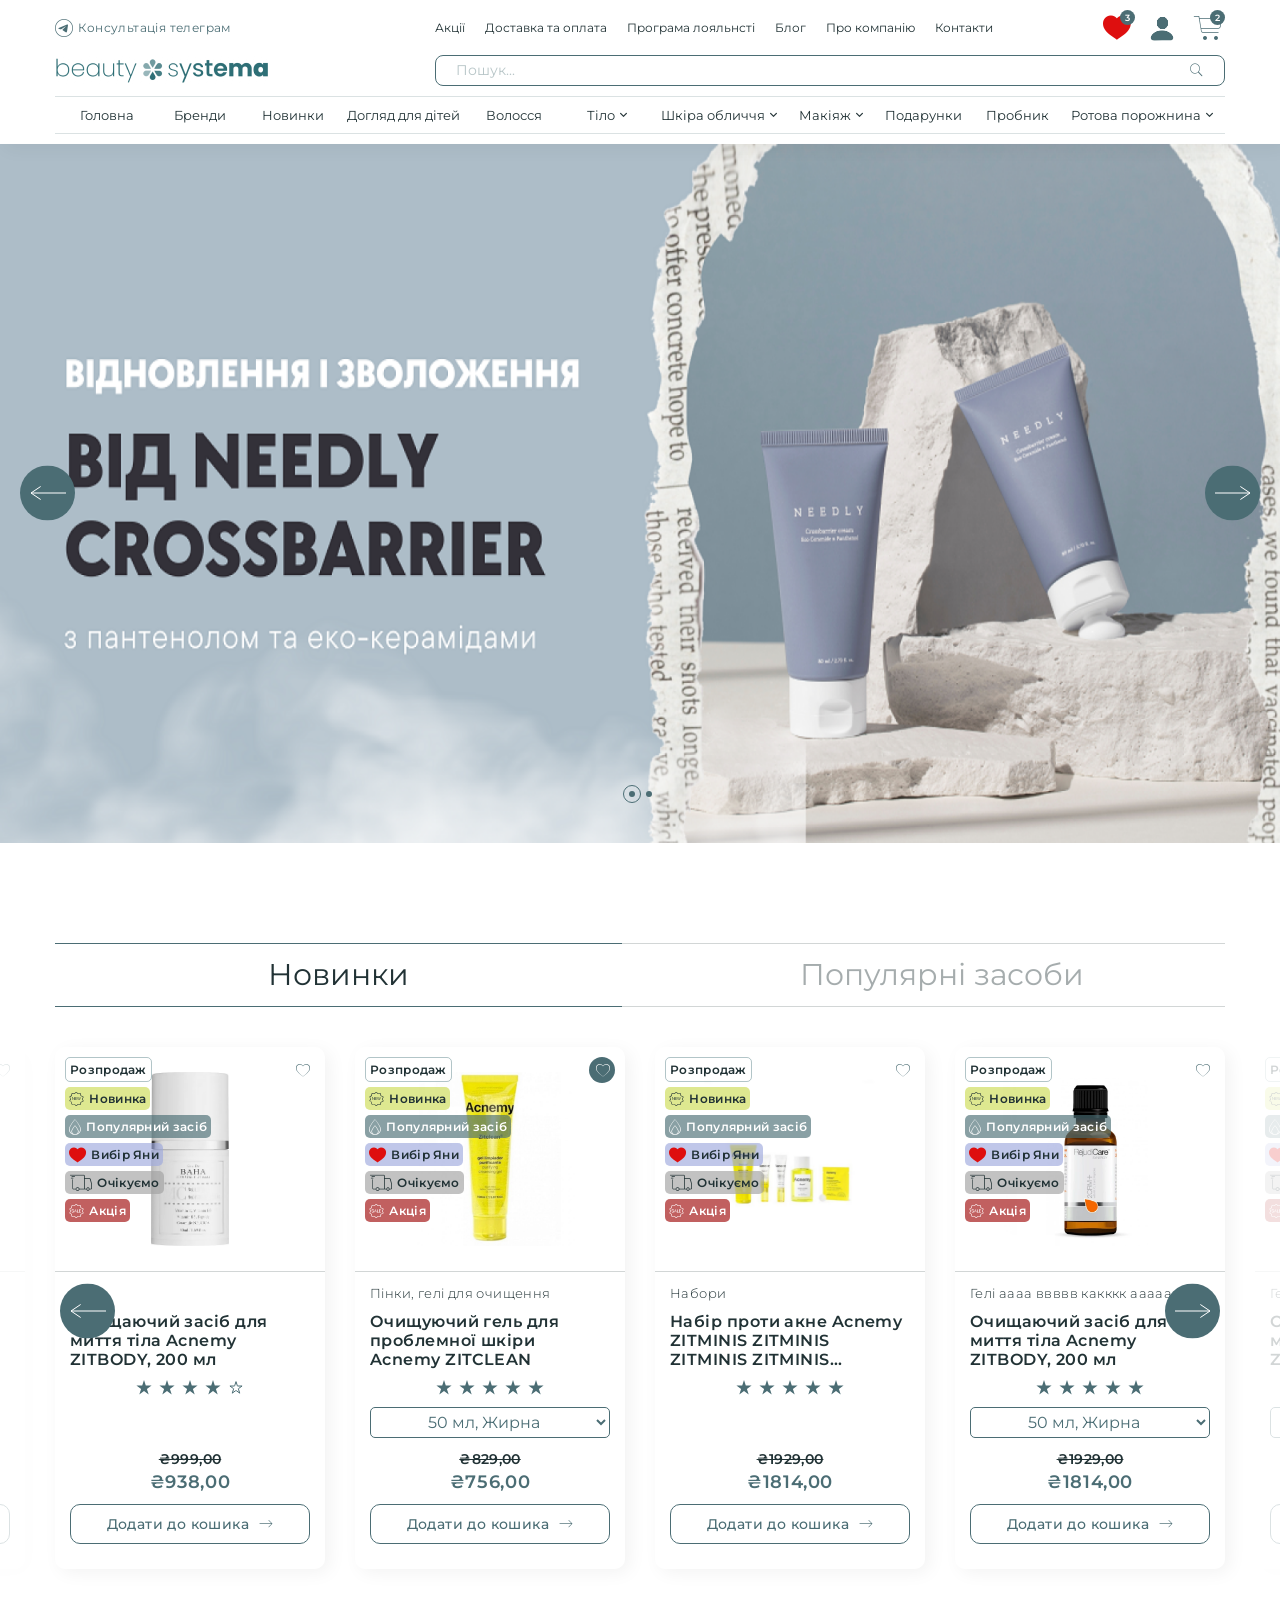
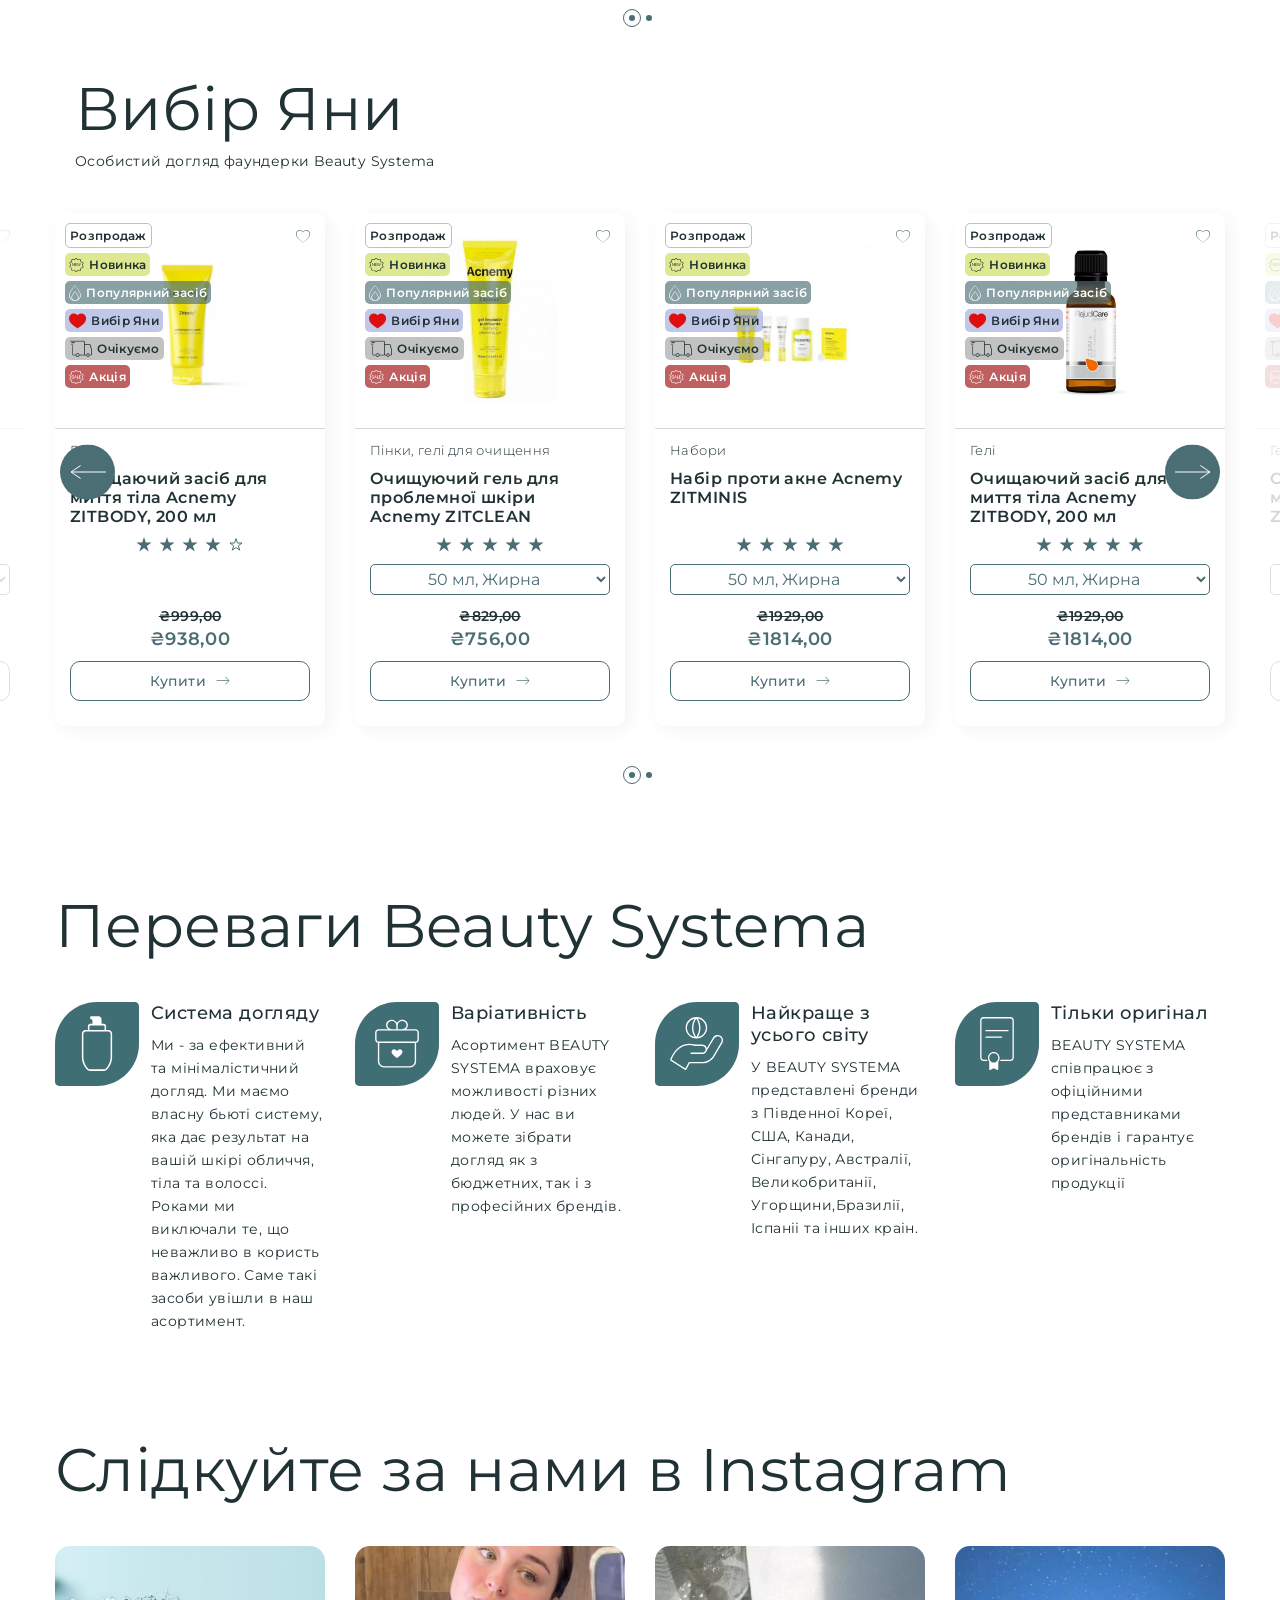
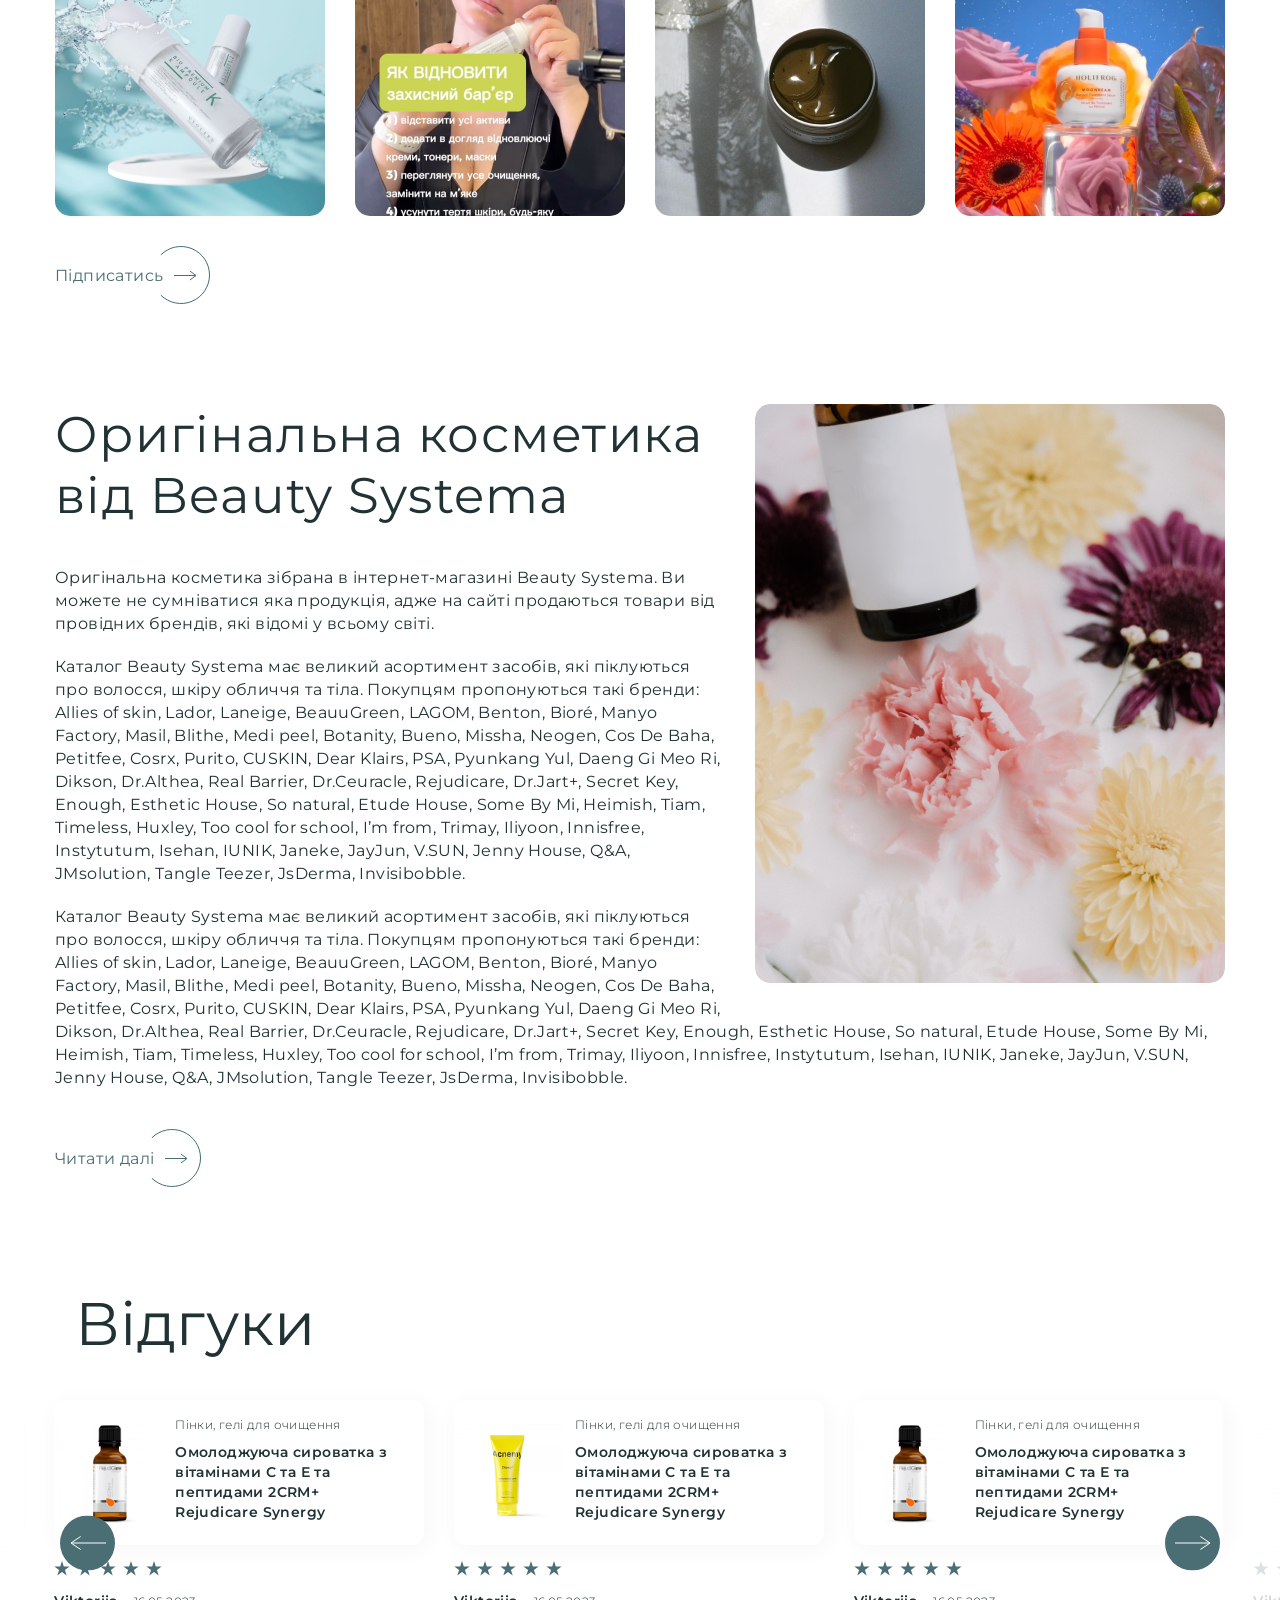
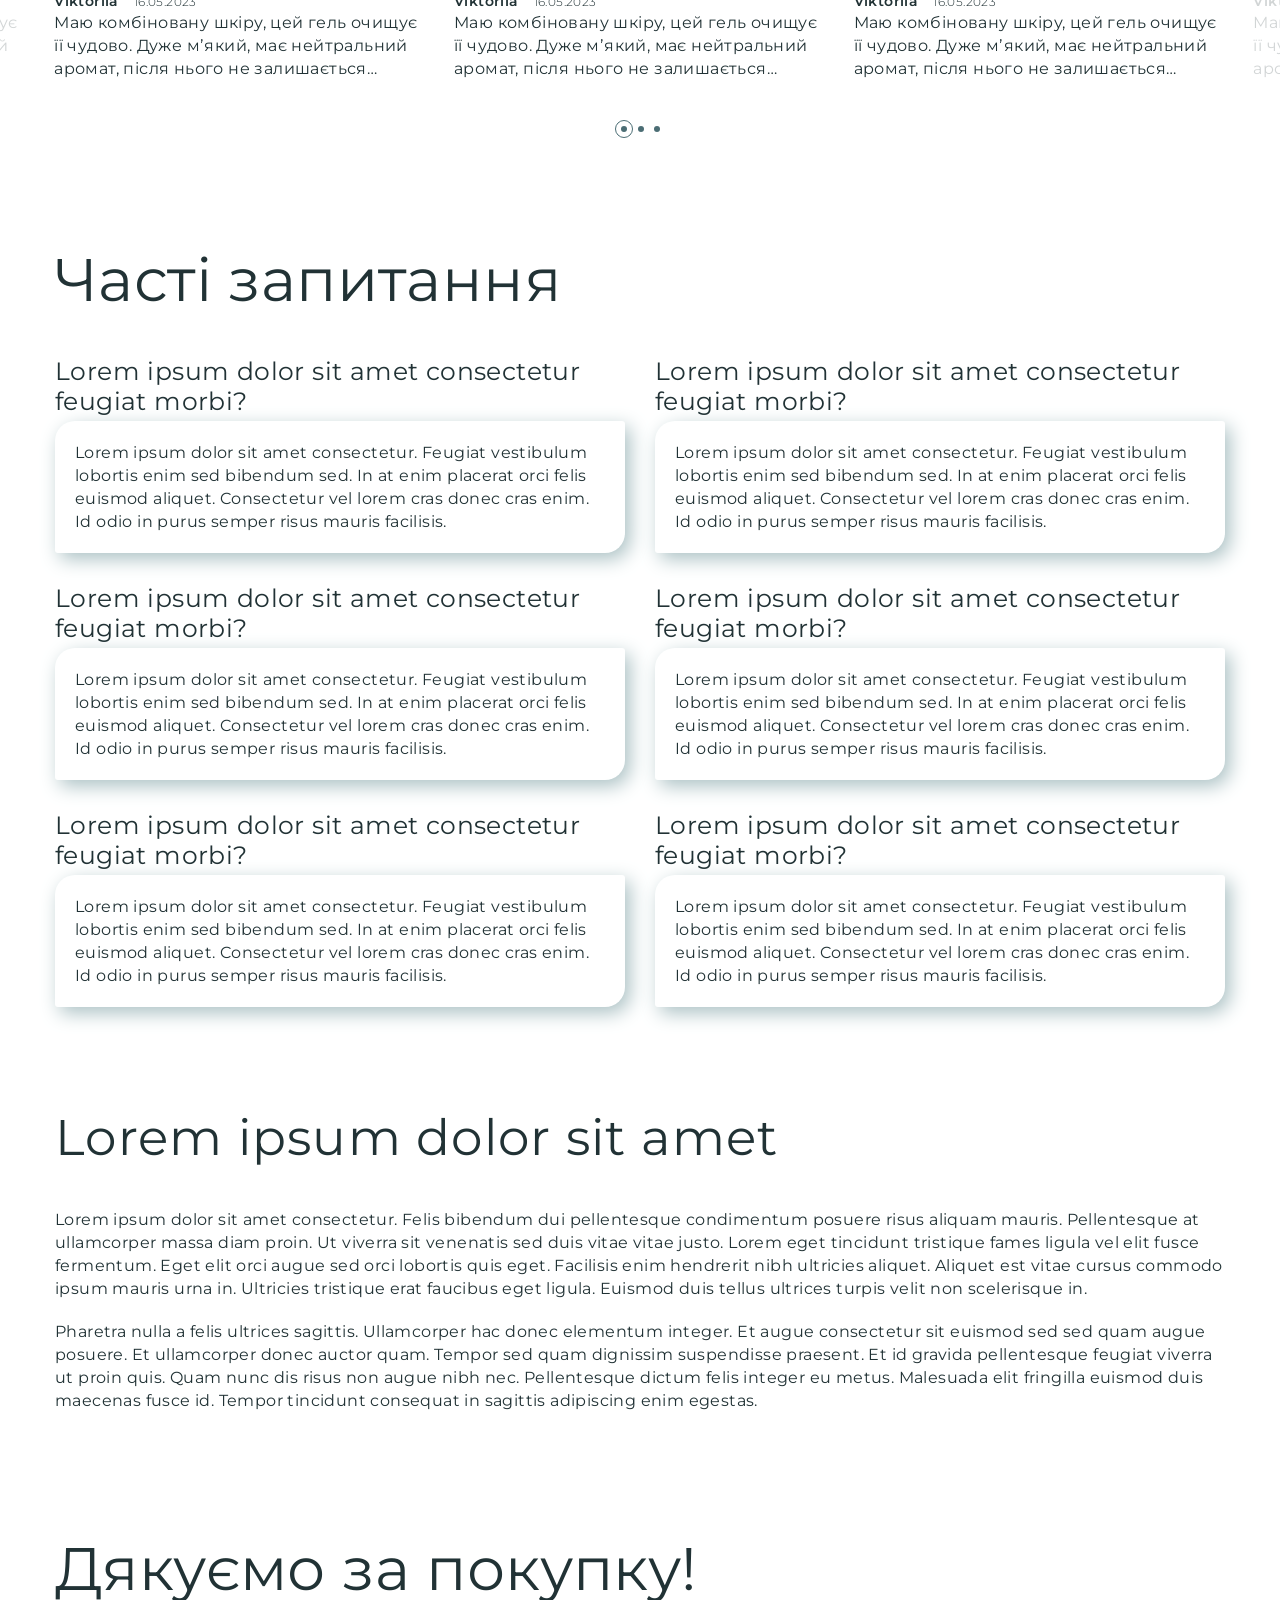
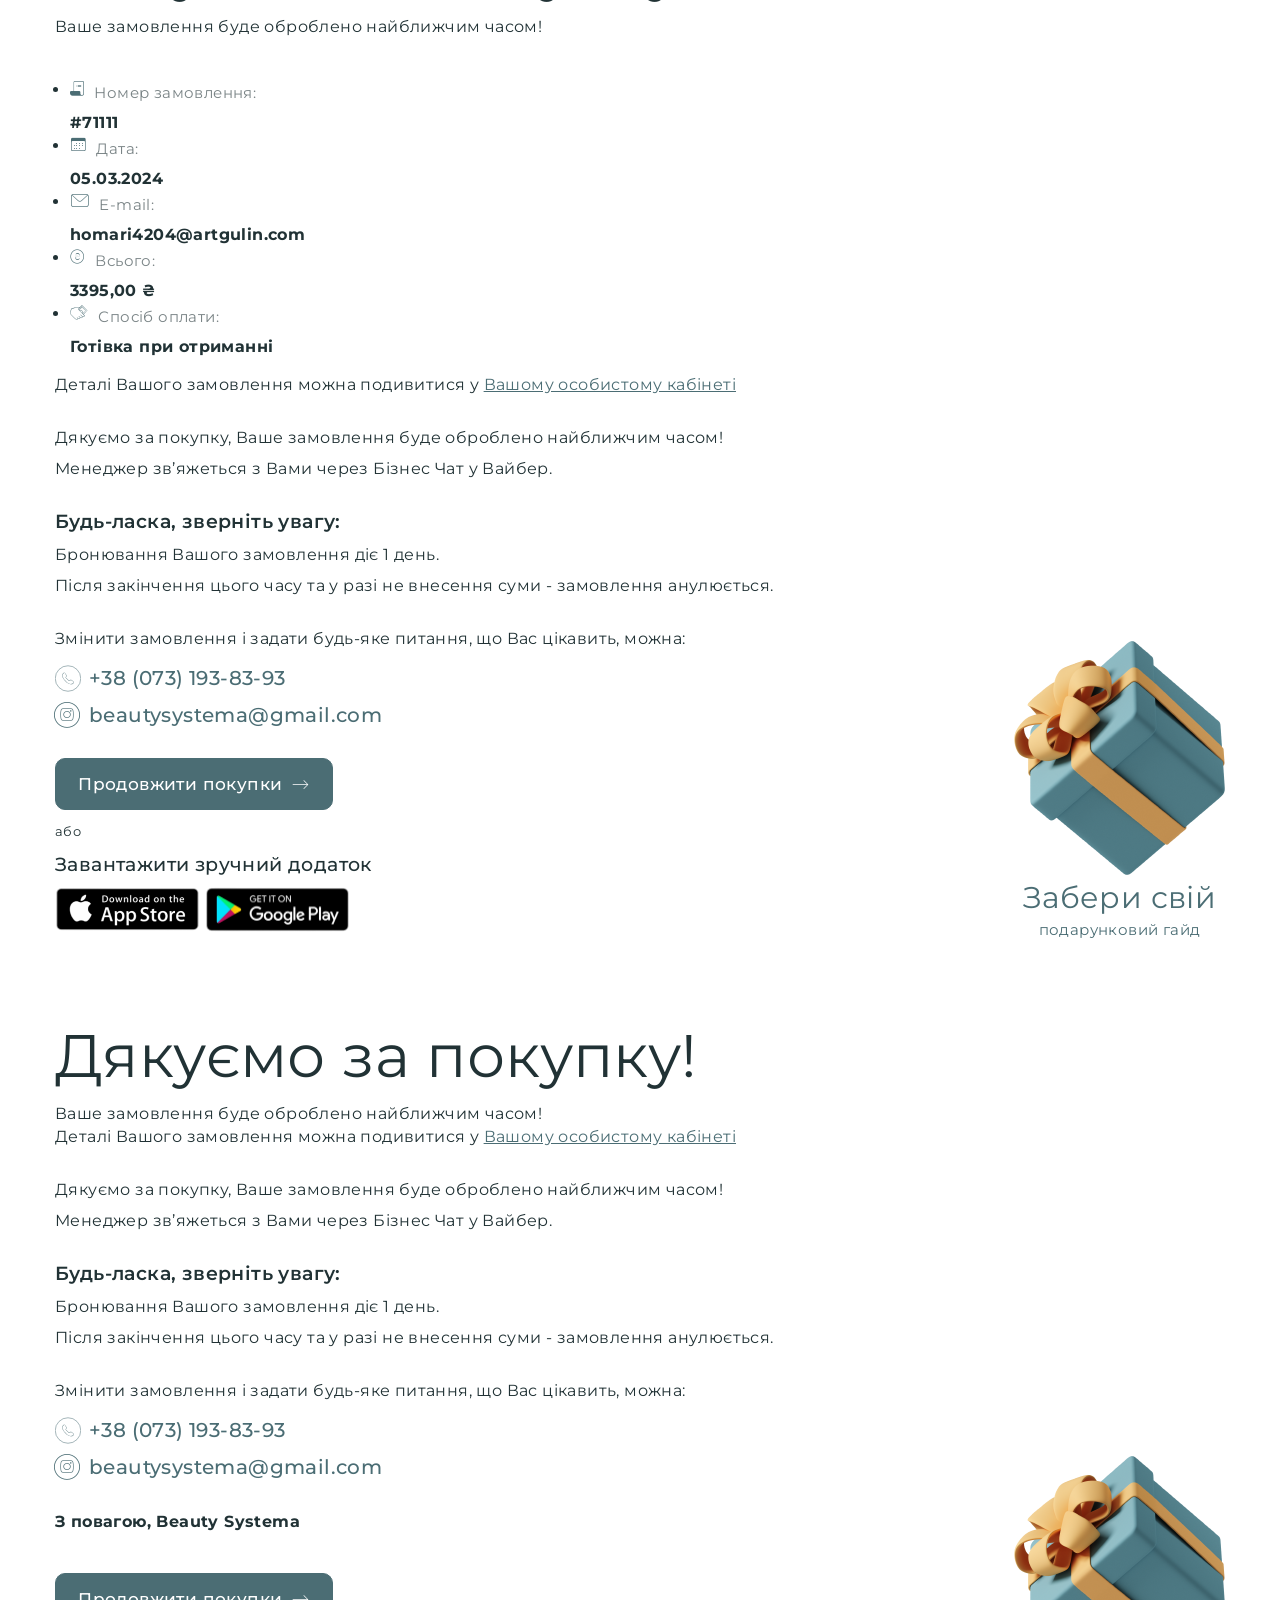
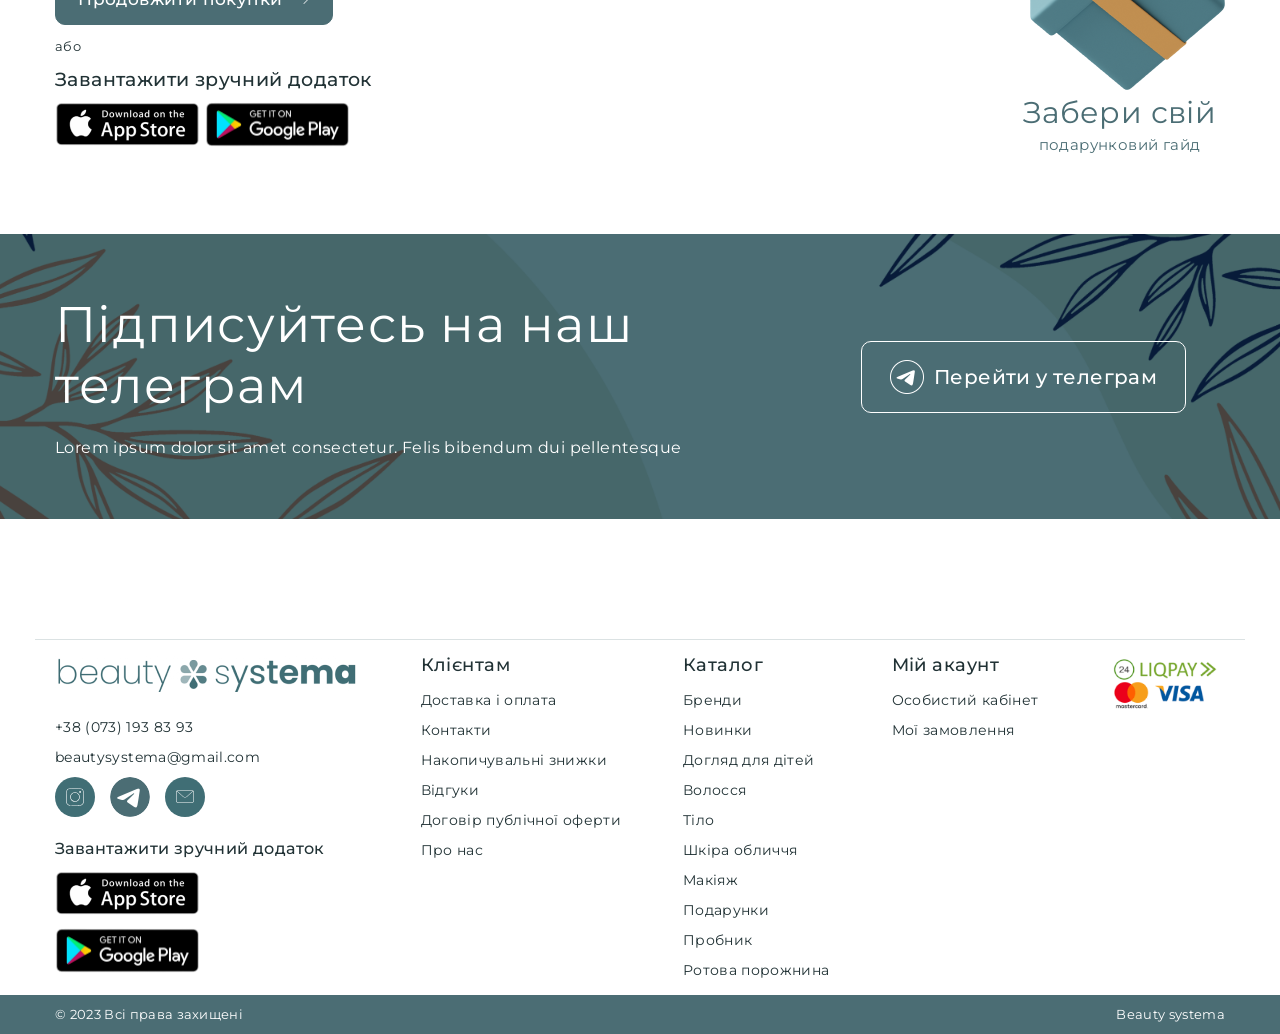
==== commit 8aa18b41: "add all fixes" ====
--- a/index.html
+++ b/index.html
@@ -6,8 +6,9 @@
     <meta http-equiv="X-UA-Compatible" content="IE=edge">
     <meta name="viewport" content="width=device-width, initial-scale=1, maximum-scale=1">
     <link rel="preconnect" href="https://fonts.googleapis.com">
-<link rel="preconnect" href="https://fonts.gstatic.com" crossorigin>
-<link href="https://fonts.googleapis.com/css2?family=Montserrat:wght@300;400;500;600;700&display=swap" rel="stylesheet">
+    <link rel="preconnect" href="https://fonts.gstatic.com" crossorigin>
+    <link href="https://fonts.googleapis.com/css2?family=Montserrat:wght@300;400;500;600;700&display=swap"
+        rel="stylesheet">
     <link rel="stylesheet" href="./lib/owlcarousel/styles/owl.carousel.min.css">
     <link rel="stylesheet" href="./lib/owlcarousel/styles/owl.theme.default.min.css">
     <link rel="stylesheet" href="./style.css">
@@ -25,7 +26,7 @@
                                 <a href="#"><span class="icon-user_icon"></span></a>
                             </li>
                             <li class="header__main__list__item">
-                                <a href="#">
+                                <a href="./favorite list.html">
                                     <span class="icon-favorite_icon"></span>
                                     <div class="header__counter favorite__counter">
                                         <span class="header__counter__value favorite__counter__value">3</span>
@@ -34,24 +35,90 @@
                             </li>
                         </ul>
                     </div>
+                    <div class="consultation-tg-link">
+                        <a target="_blank" href="https://t.me/nbsofttech">
+                            <span class="icon-contacts_tg" style="font-size: 18px;"></span>
+                            <span>Консультація телеграм</span>
+                        </a>
+                    </div>
                     <div class="header__main__logo">
-                        <a class="header__main-logo" href="index.html"><img src="./img/logo.png" alt="logo" width="291"
-                                height="70"></a>
+                        <a class="header__main-logo" href="index.html"><img src="./img/logo.png" alt="logo"></a>
                     </div>
                     <div class="header__main-right">
+                        <nav class="header__main__nav">
+                            <ul class="header__main__nav__list">
+                                <li>
+                                    <a href="./error_page.html">Акції</a>
+                                </li>
+                                <li>
+                                    <a href="./error_page.html">Доставка та оплата</a>
+                                </li>
+                                <li>
+                                    <a href="./error_page.html">Програма лояльнсті</a>
+                                </li>
+                                <li>
+                                    <a href="./error_page.html">Блог</a>
+                                </li>
+                                <li>
+                                    <a href="./error_page.html">Про компанію</a>
+                                </li>
+                                <li>
+                                    <a href="./contacts.html">Контакти</a>
+                                </li>
+                            </ul>
+                        </nav>
                         <ul class="header__main__list">
-                            <li class="header__main__list__item search_icon">
-                                <a href="#">
-                                    <span class="icon-search_icon"></span>
+                            <li class="header__main__list__item hide-on-mobile">
+                                <a href="./favorite list.html" class="favorite has-items">
+                                   <span class="icon-favorite_icon"></span>
+                                    <span class="icon-favorite_label"></span>
+                                    <div class="header__counter favorite__counter">
+                                        <span class="header__counter__value favorite__counter__value">3</span>
+                                    </div>
                                 </a>
                             </li>
-                            <li class="header__main__list__item">
-                                <a href="#">
+                            <li class="header__main__list__item hide-on-mobile">
+                                <a href="#"><span class="icon-user_icon authorized"></span></a>
+                            </li>
+                            <li class="header__main__list__item header__main__list__item-cart">
+                                <a href="./cart.html" class="mini-cart-dropdown-link">
                                     <span class="icon-shopping_cart_icon"></span>
                                     <div class="header__counter shopping_cart__counter">
                                         <span class="header__counter__value shopping_cart__counter__value">2</span>
                                     </div>
                                 </a>
+                                <div class="mini-cart-body">
+                                    <ul class="mini-cart-list">
+                                        <li class="mini-cart-list__item">
+                                            <a href="./product_page.html" class="mini-cart-list__item-product">
+                                                <img width="70" height="70" src="./img/popular_2.png" class="product-image" alt="">
+                                                <span>Очищуючий гель для проблемної шкіри Acnemy ZITCLEAN</span>
+                                             </a>
+                                             <div class="mini-cart-list__item-product__total">
+                                                <span class="mini-cart-list__item-product-quantity">1</span><span>×</span>
+                                                <span class="mini-cart-list__item-product-amount">756.00</span><span>₴</span>
+                                            </div>
+                                            <!-- <a href="#"class="mini-cart-list__item-product__remove">
+                                                <span class="icon-Close"></span>
+                                            </a> -->
+                                        </li>                                
+                                    </ul>
+                                    <p class="mini-cart__total">
+                                        <strong>Разом:</strong> 
+                                        <span class="mini-cart__total-amount">1,064&nbsp;</span><span>₴</span>
+                                    </p>
+                                    <div class="mini-cart__buttons">
+                                        <a href="./cart.html" class="mini-cart__button">
+                                            <span>Переглянути кошик</span>
+                                            <span class="icon-right-arrow"></span>
+                                        </a>
+                                        <a href="./cart.html" class="mini-cart__button">
+                                            <span>Оформлення замовлення</span>
+                                            <span class="icon-right-arrow"></span>
+                                        </a>
+                                    </div>
+                                    <p class="mini-cart__empty-message">Немає товарів у кошику</p>
+                                </div>
                             </li>
                             <li class="header__main__list__item burger-menu">
                                 <div class="burger-menu-btn">
@@ -63,261 +130,1134 @@
                         </ul>
                     </div>
                 </div>
-                <form action="#" class="header__main-form search-form">
-                    <input class="header__main-input" type="text" placeholder="Пошук..." />
-                    <button class="header__main-search"><span class="icon-search_icon"></span></button>
-                    <div class="search-results">
-                        <div class="search-result-item"><a href="#"></a>
-                        </div>
-                    </div>
-                </form>
+                <div class="header__search-block">
+                    <div class="header__main__logo">
+                        <a class="header__main-logo" href="index.html"><img src="./img/logo.png" alt="logo"></a>
+                    </div>
+                    <form action="#" class="header__main-form search-form">
+                        <input class="header__main-input" type="text" placeholder="Пошук..." />
+                        <button class="header__main-search"><span class="icon-search_icon"></span></button>
+                        <div class="search-results">
+                            <div class="search-results__items">
+                                <div class="search-result-item">
+                                    <a href="#">
+                                        <div class="search-result-item__img">
+                                            <img src="./img/popular_1.png" alt="">
+                                        </div>
+                                        <div class="search-result-item__info">
+                                            <p class="search-result-item__header">Гідрофільна олія Beauty of Joseon
+                                                Ginseng Cleansing Oil, 210 мл</p>
+                                            <p class="search-result-item__price">₴745</p>
+                                        </div>
+                                    </a>
+                                </div>
+                                <div class="search-result-item">
+                                    <a href="#">
+                                        <div class="search-result-item__img">
+                                            <img src="./img/insta_1.png" alt="">
+                                        </div>
+                                        <div class="search-result-item__info">
+                                            <p class="search-result-item__header">Гідрофільна олія Beauty of Joseon
+                                                Ginseng Cleansing Oil, 210 мл</p>
+                                            <p class="search-result-item__price">₴745</p>
+                                        </div>
+                                    </a>
+                                </div>
+                                <div class="search-result-item">
+                                    <a href="#">
+                                        <div class="search-result-item__img">
+                                            <img src="./img/insta_1.png" alt="">
+                                        </div>
+                                        <div class="search-result-item__info">
+                                            <p class="search-result-item__header">Гідрофільна олія Beauty of Joseon
+                                                Ginseng Cleansing Oil, 210 мл</p>
+                                            <p class="search-result-item__price">₴745</p>
+                                        </div>
+                                    </a>
+                                </div>
+                                <div class="search-result-item">
+                                    <a href="#">
+                                        <div class="search-result-item__img">
+                                            <img src="./img/insta_1.png" alt="">
+                                        </div>
+                                        <div class="search-result-item__info">
+                                            <p class="search-result-item__header">Гідрофільна олія Beauty of Joseon
+                                                Ginseng Cleansing Oil, 210 мл</p>
+                                            <p class="search-result-item__price">₴745</p>
+                                        </div>
+                                    </a>
+                                </div>
+                                <div class="search-result-item">
+                                    <a href="#">
+                                        <div class="search-result-item__img">
+                                            <img src="./img/insta_1.png" alt="">
+                                        </div>
+                                        <div class="search-result-item__info">
+                                            <p class="search-result-item__header">Гідрофільна олія Beauty of Joseon
+                                                Ginseng Cleansing Oil, 210 мл</p>
+                                            <p class="search-result-item__price">₴745</p>
+                                        </div>
+                                    </a>
+                                </div>
+                                <div class="search-result-item">
+                                    <a href="#">
+                                        <div class="search-result-item__img">
+                                            <img src="./img/insta_1.png" alt="">
+                                        </div>
+                                        <div class="search-result-item__info">
+                                            <p class="search-result-item__header">Гідрофільна олія Beauty of Joseon
+                                                Ginseng Cleansing Oil, 210 мл</p>
+                                            <p class="search-result-item__price">₴745</p>
+                                        </div>
+                                    </a>
+                                </div>
+                                <div class="search-result-item">
+                                    <a href="#">
+                                        <div class="search-result-item__img">
+                                            <img src="./img/insta_1.png" alt="">
+                                        </div>
+                                        <div class="search-result-item__info">
+                                            <p class="search-result-item__header">Гідрофільна олія Beauty of Joseon
+                                                Ginseng Cleansing Oil, 210 мл</p>
+                                            <p class="search-result-item__price">₴745</p>
+                                        </div>
+                                    </a>
+                                </div>
+                                <div class="search-result-item">
+                                    <a href="#">
+                                        <div class="search-result-item__img">
+                                            <img src="./img/insta_1.png" alt="">
+                                        </div>
+                                        <div class="search-result-item__info">
+                                            <p class="search-result-item__header">Гідрофільна олія Beauty of Joseon
+                                                Ginseng Cleansing Oil, 210 мл</p>
+                                            <p class="search-result-item__price">₴745</p>
+                                        </div>
+                                    </a>
+                                </div>
+                            </div>
+                            <div class="search-results__button">
+                                <a href="#" class="product__card__info__button">Перейти до пошуку</a>
+                            </div>
+                        </div>
+                    </form>
+                </div>
                 <nav class="header__nav">
                     <ul class="header__nav__list">
+                        <li class="header__nav-link">
+                            <a href="./index.html">Головна</a>
+                        </li>
+                        <li class="header__nav-link">
+                            <a href="./error_page.html">Бренди</a>
+                        </li>
                         <li class="header__nav-link">
                             <a href="./categoris new.html">Новинки</a>
                         </li>
                         <li class="header__nav-link">
-                            <a class="dropdown-link hover-dropdown" href="./categoris.html">
-                                <span>Догляд за шкірою обличчя</span>
-                                <img src="./img/arrow_down.svg" alt="" class="arrow_down">
+                            <a href="./error_page.html">Догляд для дітей</a>
+                        </li>
+                        <li class="header__nav-link">
+                            <a href="./error_page.html">Волосся</a>
+                        </li>
+                        <li class="header__nav-link">
+                            <a class="dropdown-link hover-dropdown" href="./error_page.html">
+                                <span>Тіло</span>
+                                <span class="icon-arrow_down arrow_down"></span>
                             </a>
                             <div class="header__submenu__list">
                                 <ul>
-                                    <li><a href="categoris.html"><span>Усі засоби</span><img src="./img/arrow_down.svg" alt="" class="submenu__arrow"></a></li>
-                                    <li><a href="categoris.html"><span>Догляд за обличчям</span><img src="./img/arrow_down.svg" alt="" class="submenu__arrow"></a></li>
-                                    <li><a href="categoris.html"><span>Область навколо очей</span><img src="./img/arrow_down.svg" alt="" class="submenu__arrow"></a></li>
-                                    <li><a href="categoris.html"><span>Шия та декольте</span><img src="./img/arrow_down.svg" alt="" class="submenu__arrow"></a></li>
-                                    <li><a href="categoris.html"><span>Брови та вії</span><img src="./img/arrow_down.svg" alt="" class="submenu__arrow"></a></li>
-                                    <li><a href="categoris.html"><span>Губи</span><img src="./img/arrow_down.svg" alt="" class="submenu__arrow"></a></li>
-                                    <li><a href="categoris.html"><span>SPF та автозасмага</span><img src="./img/arrow_down.svg" alt="" class="submenu__arrow"></a></li>
-                                    <li><a href="categoris.html"><span>Спеціальний догляд</span><img src="./img/arrow_down.svg" alt="" class="submenu__arrow"></a></li>
+                                    <li><a href="./categoris.html"><span>Усі засоби</span><span
+                                                class="icon-arrow_down arrow_down submenu__arrow"></span></a></li>
+                                    <li class="has-submenu">
+                                        <a href="./error_page.html">
+                                            <span>Догляд за обличчям</span>
+                                            <span class="icon-arrow_down arrow_down submenu__arrow"></span>
+                                        </a>
+                                        <ul class="header__second-submenu__list">
+                                            <li><a href="./error_page.html">111111111111</a></li>
+                                            <li><a href="./error_page.html">111111111111</a></li>
+                                            <li><a href="./error_page.html">111111111111</a></li>
+                                        </ul>
+                                    </li>
+                                    <li class="has-submenu">
+                                        <a href="./error_page.html">
+                                            <span>Догляд за обличчям</span>
+                                            <span class="icon-arrow_down arrow_down submenu__arrow"></span>
+                                        </a>
+                                        <ul class="header__second-submenu__list">
+                                            <li><a href="./error_page.html">111111111111</a></li>
+                                            <li><a href="./error_page.html">111111111111</a></li>
+                                            <li><a href="./error_page.html">111111111111</a></li>
+                                        </ul>
+                                    </li>
+                                    <li><a href="./categoris.html"><span>Область навколо очей</span><span
+                                                class="icon-arrow_down arrow_down submenu__arrow"></span></a></li>
+                                    <li><a href="./categoris.html"><span>Шия та декольте</span><span
+                                                class="icon-arrow_down arrow_down submenu__arrow"></span></a></li>
+                                    <li><a href="./categoris.html"><span>Брови та вії</span><span
+                                                class="icon-arrow_down arrow_down submenu__arrow"></span></a></li>
+                                    <li><a href="./categoris.html"><span>Губи</span><span
+                                                class="icon-arrow_down arrow_down submenu__arrow"></span></a></li>
+                                    <li><a href="./categoris.html"><span>SPF та автозасмага</span><span
+                                                class="icon-arrow_down arrow_down submenu__arrow"></span></a></li>
+                                    <li><a href="./categoris.html"><span>Спеціальний догляд</span><span
+                                                class="icon-arrow_down arrow_down submenu__arrow"></span></a></li>
                                 </ul>
                                 <img src="./img/sublist_img.png" alt="img">
                             </div>
                         </li>
                         <li class="header__nav-link">
-                            <a class="dropdown-link hover-dropdown" href="categoris.html">
-                                <span>Догляд за волоссям</span>
-                                <img src="./img/arrow_down.svg" alt="" class="arrow_down">
+                            <a class="dropdown-link hover-dropdown" href="#">
+                                <span>Шкіра обличчя</span>
+                                <span class="icon-arrow_down arrow_down"></span>
                             </a>
                             <div class="header__submenu__list">
                                 <ul>
-                                    <li><a href="categoris.html"><span>Усі засоби</span><img src="./img/arrow_down.svg" alt="" class="submenu__arrow"></a></li>
-                                    <li><a href="categoris.html"><span>Догляд за обличчям</span><img src="./img/arrow_down.svg" alt="" class="submenu__arrow"></a></li>
-                                    <li><a href="categoris.html"><span>Область навколо очей</span><img src="./img/arrow_down.svg" alt="" class="submenu__arrow"></a></li>
-                                    <li><a href="categoris.html"><span>Шия та декольте</span><img src="./img/arrow_down.svg" alt="" class="submenu__arrow"></a></li>
-                                    <li><a href="categoris.html"><span>Брови та вії</span><img src="./img/arrow_down.svg" alt="" class="submenu__arrow"></a></li>
-                                    <li><a href="categoris.html"><span>Губи</span><img src="./img/arrow_down.svg" alt="" class="submenu__arrow"></a></li>
-                                    <li><a href="categoris.html"><span>SPF та автозасмага</span><img src="./img/arrow_down.svg" alt="" class="submenu__arrow"></a></li>
-                                    <li><a href="categoris.html"><span>Спеціальний догляд</span><img src="./img/arrow_down.svg" alt="" class="submenu__arrow"></a></li>
+                                    <li><a href="./categoris.html"><span>Усі засоби</span><span
+                                                class="icon-arrow_down arrow_down submenu__arrow"></span></a></li>
+                                    <li><a href="./categoris.html"><span>Догляд за обличчям</span><span
+                                                class="icon-arrow_down arrow_down submenu__arrow"></span></a></li>
+                                    <li><a href="./categoris.html"><span>Область навколо очей</span><span
+                                                class="icon-arrow_down arrow_down submenu__arrow"></span></a></li>
+                                    <li><a href="./categoris.html"><span>Шия та декольте</span><span
+                                                class="icon-arrow_down arrow_down submenu__arrow"></span></a></li>
+                                    <li><a href="./categoris.html"><span>Брови та вії</span><span
+                                                class="icon-arrow_down arrow_down submenu__arrow"></span></a></li>
+                                    <li><a href="./categoris.html"><span>Губи</span><span
+                                                class="icon-arrow_down arrow_down submenu__arrow"></span></a></li>
+                                    <li><a href="./categoris.html"><span>SPF та автозасмага</span><span
+                                                class="icon-arrow_down arrow_down submenu__arrow"></span></a></li>
+                                    <li><a href="./categoris.html"><span>Спеціальний догляд</span><span
+                                                class="icon-arrow_down arrow_down submenu__arrow"></span></a></li>
                                 </ul>
                                 <img src="./img/categories_carousel_img2.png" alt="img">
                             </div>
                         </li>
                         <li class="header__nav-link">
-                            <a class="dropdown-link hover-dropdown" href="categoris.html">
-                                <span>Догляд за тілом</span>
-                                <img src="./img/arrow_down.svg" alt="" class="arrow_down">
+                            <a class="dropdown-link hover-dropdown" href="./categoris.html">
+                                <span>Макіяж</span>
+                                <span class="icon-arrow_down arrow_down"></span>
                             </a>
                             <div class="header__submenu__list">
                                 <ul>
-                                    <li><a href="categoris.html"><span>Усі засоби</span><img src="./img/arrow_down.svg" alt="" class="submenu__arrow"></a></li>
-                                    <li><a href="categoris.html"><span>Догляд за обличчям</span><img src="./img/arrow_down.svg" alt="" class="submenu__arrow"></a></li>
-                                    <li><a href="categoris.html"><span>Область навколо очей</span><img src="./img/arrow_down.svg" alt="" class="submenu__arrow"></a></li>
-                                    <li><a href="categoris.html"><span>Шия та декольте</span><img src="./img/arrow_down.svg" alt="" class="submenu__arrow"></a></li>
-                                    <li><a href="categoris.html"><span>Брови та вії</span><img src="./img/arrow_down.svg" alt="" class="submenu__arrow"></a></li>
-                                    <li><a href="categoris.html"><span>Губи</span><img src="./img/arrow_down.svg" alt="" class="submenu__arrow"></a></li>
-                                    <li><a href="categoris.html"><span>SPF та автозасмага</span><img src="./img/arrow_down.svg" alt="" class="submenu__arrow"></a></li>
-                                    <li><a href="categoris.html"><span>Спеціальний догляд</span><img src="./img/arrow_down.svg" alt="" class="submenu__arrow"></a></li>
+                                    <li><a href="./categoris.html"><span>Усі засоби</span><span
+                                                class="icon-arrow_down arrow_down submenu__arrow"></span></a></li>
+                                    <li><a href="./categoris.html"><span>Догляд за обличчям</span><span
+                                                class="icon-arrow_down arrow_down submenu__arrow"></span></a></li>
+                                    <li><a href="./categoris.html"><span>Область навколо очей</span><span
+                                                class="icon-arrow_down arrow_down submenu__arrow"></span></a></li>
+                                    <li><a href="./categoris.html"><span>Шия та декольте</span><span
+                                                class="icon-arrow_down arrow_down submenu__arrow"></span></a></li>
+                                    <li><a href="./categoris.html"><span>Брови та вії</span><span
+                                                class="icon-arrow_down arrow_down submenu__arrow"></span></a></li>
+                                    <li><a href="./categoris.html"><span>Губи</span><span
+                                                class="icon-arrow_down arrow_down submenu__arrow"></span></a></li>
+                                    <li><a href="./categoris.html"><span>SPF та автозасмага</span><span
+                                                class="icon-arrow_down arrow_down submenu__arrow"></span></a></li>
+                                    <li><a href="./categoris.html"><span>Спеціальний догляд</span><span
+                                                class="icon-arrow_down arrow_down submenu__arrow"></span></a></li>
                                 </ul>
                                 <img src="./img/sublist_img.png" alt="img">
                             </div>
                         </li>
                         <li class="header__nav-link">
-                            <a class="dropdown-link hover-dropdown" href="categoris.html">
-                                <span>Догляд для дітей</span>
-                                <img src="./img/arrow_down.svg" alt="" class="arrow_down">
+                            <a href="./error_page.html">Подарунки</a>
+                        </li>
+                        <li class="header__nav-link">
+                            <a href="./error_page.html">Пробник</a>
+                        </li>
+                        <li class="header__nav-link">
+                            <a class="dropdown-link hover-dropdown" href="#">
+                                <span>Ротова порожнина</span>
+                                <span class="icon-arrow_down arrow_down"></span>
                             </a>
                             <div class="header__submenu__list">
                                 <ul>
-                                    <li><a href="categoris.html"><span>Усі засоби</span><img src="./img/arrow_down.svg" alt="" class="submenu__arrow"></a></li>
-                                    <li><a href="categoris.html"><span>Догляд за обличчям</span><img src="./img/arrow_down.svg" alt="" class="submenu__arrow"></a></li>
-                                    <li><a href="categoris.html"><span>Область навколо очей</span><img src="./img/arrow_down.svg" alt="" class="submenu__arrow"></a></li>
-                                    <li><a href="categoris.html"><span>Шия та декольте</span><img src="./img/arrow_down.svg" alt="" class="submenu__arrow"></a></li>
-                                    <li><a href="categoris.html"><span>Брови та вії</span><img src="./img/arrow_down.svg" alt="" class="submenu__arrow"></a></li>
-                                    <li><a href="categoris.html"><span>Губи</span><img src="./img/arrow_down.svg" alt="" class="submenu__arrow"></a></li>
-                                    <li><a href="categoris.html"><span>SPF та автозасмага</span><img src="./img/arrow_down.svg" alt="" class="submenu__arrow"></a></li>
-                                    <li><a href="categoris.html"><span>Спеціальний догляд</span><img src="./img/arrow_down.svg" alt="" class="submenu__arrow"></a></li>
+                                    <li><a href="./categoris.html"><span>Усі засоби</span><span
+                                                class="icon-arrow_down arrow_down submenu__arrow"></span></a></li>
+                                    <li><a href="./categoris.html"><span>Догляд за обличчям</span><span
+                                                class="icon-arrow_down arrow_down submenu__arrow"></span></a></li>
+                                    <li><a href="./categoris.html"><span>Область навколо очей</span><span
+                                                class="icon-arrow_down arrow_down submenu__arrow"></span></a></li>
+                                    <li><a href="./categoris.html"><span>Шия та декольте</span><span
+                                                class="icon-arrow_down arrow_down submenu__arrow"></span></a></li>
+                                    <li><a href="./categoris.html"><span>Брови та вії</span><span
+                                                class="icon-arrow_down arrow_down submenu__arrow"></span></a></li>
+                                    <li><a href="./categoris.html"><span>Губи</span><span
+                                                class="icon-arrow_down arrow_down submenu__arrow"></span></a></li>
+                                    <li><a href="./categoris.html"><span>SPF та автозасмага</span><span
+                                                class="icon-arrow_down arrow_down submenu__arrow"></span></a></li>
+                                    <li><a href="./categoris.html"><span>Спеціальний догляд</span><span
+                                                class="icon-arrow_down arrow_down submenu__arrow"></span></a></li>
                                 </ul>
                                 <img src="./img/sublist_img.png" alt="img">
                             </div>
                         </li>
-                        <li class="header__nav-link">
-                            <a class="dropdown-link hover-dropdown" href="categoris.html">
-                                <span>Макіяж</span>
-                                <img src="./img/arrow_down.svg" alt="" class="arrow_down">
-                            </a>
-                            <div class="header__submenu__list">
-                                <ul>
-                                    <li><a href="categoris.html"><span>Усі засоби</span><img src="./img/arrow_down.svg" alt="" class="submenu__arrow"></a></li>
-                                    <li><a href="categoris.html"><span>Догляд за обличчям</span><img src="./img/arrow_down.svg" alt="" class="submenu__arrow"></a></li>
-                                    <li><a href="categoris.html"><span>Область навколо очей</span><img src="./img/arrow_down.svg" alt="" class="submenu__arrow"></a></li>
-                                    <li><a href="categoris.html"><span>Шия та декольте</span><img src="./img/arrow_down.svg" alt="" class="submenu__arrow"></a></li>
-                                    <li><a href="categoris.html"><span>Брови та вії</span><img src="./img/arrow_down.svg" alt="" class="submenu__arrow"></a></li>
-                                    <li><a href="categoris.html"><span>Губи</span><img src="./img/arrow_down.svg" alt="" class="submenu__arrow"></a></li>
-                                    <li><a href="categoris.html"><span>SPF та автозасмага</span><img src="./img/arrow_down.svg" alt="" class="submenu__arrow"></a></li>
-                                    <li><a href="categoris.html"><span>Спеціальний догляд</span><img src="./img/arrow_down.svg" alt="" class="submenu__arrow"></a></li>
-                                </ul>
-                                <img src="./img/sublist_img.png" alt="img">
-                            </div>
+                    </ul>
+                    <ul class="header__main__nav__list">
+                        <li>
+                            <a href="./error_page.html">Акції</a>
                         </li>
-                        <li class="header__nav-link">
-                            <a class="dropdown-link hover-dropdown" href="#">
-                                <span>Бренди</span>
-                                <img src="./img/arrow_down.svg" alt="" class="arrow_down">
-                            </a>
-                            <div class="header__submenu__list">
-                                <ul>
-                                    <li><a href="#"><span>Усі засоби</span><img src="./img/arrow_down.svg" alt="" class="submenu__arrow"></a></li>
-                                    <li><a href="#"><span>Догляд за обличчям</span><img src="./img/arrow_down.svg" alt="" class="submenu__arrow"></a></li>
-                                    <li><a href="#"><span>Область навколо очей</span><img src="./img/arrow_down.svg" alt="" class="submenu__arrow"></a></li>
-                                    <li><a href="#"><span>Шия та декольте</span><img src="./img/arrow_down.svg" alt="" class="submenu__arrow"></a></li>
-                                    <li><a href="#"><span>Брови та вії</span><img src="./img/arrow_down.svg" alt="" class="submenu__arrow"></a></li>
-                                    <li><a href="#"><span>Губи</span><img src="./img/arrow_down.svg" alt="" class="submenu__arrow"></a></li>
-                                    <li><a href="#"><span>SPF та автозасмага</span><img src="./img/arrow_down.svg" alt="" class="submenu__arrow"></a></li>
-                                    <li><a href="#"><span>Спеціальний догляд</span><img src="./img/arrow_down.svg" alt="" class="submenu__arrow"></a></li>
-                                </ul>
-                                <img src="./img/sublist_img.png" alt="img">
-                            </div>
+                        <li>
+                            <a href="./error_page.html">Доставка та оплата</a>
                         </li>
-                        <li class="header__nav-link">
-                            <a class="dropdown-link hover-dropdown" href="#">
-                                <span>Подарунки</span>
-                                <img src="./img/arrow_down.svg" alt="" class="arrow_down">
-                            </a>
-                            <div class="header__submenu__list">
-                                <ul>
-                                    <li><a href="#"><span>Усі засоби</span><img src="./img/arrow_down.svg" alt="" class="submenu__arrow"></a></li>
-                                    <li><a href="#"><span>Догляд за обличчям</span><img src="./img/arrow_down.svg" alt="" class="submenu__arrow"></a></li>
-                                    <li><a href="#"><span>Область навколо очей</span><img src="./img/arrow_down.svg" alt="" class="submenu__arrow"></a></li>
-                                    <li><a href="#"><span>Шия та декольте</span><img src="./img/arrow_down.svg" alt="" class="submenu__arrow"></a></li>
-                                    <li><a href="#"><span>Брови та вії</span><img src="./img/arrow_down.svg" alt="" class="submenu__arrow"></a></li>
-                                    <li><a href="#"><span>Губи</span><img src="./img/arrow_down.svg" alt="" class="submenu__arrow"></a></li>
-                                    <li><a href="#"><span>SPF та автозасмага</span><img src="./img/arrow_down.svg" alt="" class="submenu__arrow"></a></li>
-                                    <li><a href="#"><span>Спеціальний догляд</span><img src="./img/arrow_down.svg" alt="" class="submenu__arrow"></a></li>
-                                </ul>
-                                <img src="./img/sublist_img.png" alt="img">
-                            </div>
+                        <li>
+                            <a href="./error_page.html">Програма лояльнсті</a>
                         </li>
-                        <li class="header__nav-link">
-                            <a href="#">
-                                <span>Знижки</span>
-                            </a>
+                        <li>
+                            <a href="./error_page.html">Блог</a>
+                        </li>
+                        <li>
+                            <a href="./error_page.html">Про компанію</a>
+                        </li>
+                        <li>
+                            <a href="./contacts.html">Контакти</a>
                         </li>
                     </ul>
-                    <div class="header-social">
-                        <a href="#"><img src="./img/Instagram_icon.svg" alt=""></span></a>
-                        <a href="#"><img src="./img/Phone_icon.svg" alt=""></span></a>
-                        <a href="#"><img src="./img/Letter_icon.svg" alt=""></span></a>
-                    </div>
+                    <div class="header-contacts">
+                        <h4>Зв’язатись з нами</h4>
+                        <a href="tel:+38073938393">+38 (073) 193 83 93</a>
+                        <a href="mailto:beautysystema@gmail.com">beautysystema@gmail.com</a>
+                        <div class="header-social">
+                            <a href="#"><img src="./img/Instagram_icon.svg" alt=""></a>
+                            <a href="#"><img src="./img/Phone_icon.svg" alt=""></a>
+                            <a href="#"><img src="./img/Letter_icon.svg" alt=""></a>
+                        </div>
+                    </div>
+
                 </nav>
             </div>
         </header>
         <main class="main">
+            <!-- banner slider -->
             <div class="slider-banner margin-bottom container1600">
                 <div class="banner-carousel owl-carousel owl-theme">
-                    <div class="item">
+                    <a href="#" class="item">
                         <img class="banner__img" src="./img/banner_1.png" alt="beauty-img">
                         <img class="banner__img mobile-only" src="./img/banner_1_mobile.png" alt="beauty-img">
-                    </div>
-                    <div class="item">
+                    </a>
+                    <a href="" class="item">
                         <img class="banner__img" src="./img/banner_1.png" alt="beauty-img">
                         <img class="banner__img mobile-only" src="./img/banner_1_mobile.png" alt="beauty-img">
-                    </div>
+                    </a>
                 </div>
             </div>
-            <div class="block block_categories margin-bottom container1600">
-                <h2 class="title container"><a href="categoris.html">Категорії</a></h2>
-                <div class="slider-categories">
-                    <div class="categories-carousel owl-carousel owl-theme">
-                        <div class="item">
-                            <a href="categoris.html">
-                                <img src="./img/categories_carousel_img1.png" alt="img">
-                                <p>Обличчя</p>
-                            </a>
-                        </div>
-                        <div class="item">
-                            <a href="categoris.html">
-                                <img src="./img/categories_carousel_img2.png" alt="img">
-                                <p>Волосся</p>
-                            </a>
-                        </div>
-                        <div class="item">
-                            <a href="categoris.html">
-                                <img src="./img/categories_carousel_img3.png" alt="img">
-                                <p>Тіло</p>
-                            </a>
-                        </div>
-                        <div class="item">
-                            <a href="categoris.html">
-                                <img src="./img/categories_carousel_img4.png" alt="img">
-                                <p>Макіяж</p>
-                            </a>
-                        </div>
-                        <div class="item">
-                            <a href="categoris.html">
-                                <img src="./img/categories_carousel_img5.png" alt="img">
-                                <p>Ротова порожнина</p>
-                            </a>
-                        </div> 
-                        <div class="item">
-                            <a href="categoris.html">
-                                <img src="./img/categories_carousel_img1.png" alt="img">
-                                <p>Обличчя</p>
-                            </a>
-                        </div>
-                        <div class="item">
-                            <a href="categoris.html">
-                                <img src="./img/categories_carousel_img2.png" alt="img">
-                                <p>Волосся</p>
-                            </a>
-                        </div>
-                        <div class="item">
-                            <a href="categoris.html">
-                                <img src="./img/categories_carousel_img3.png" alt="img">
-                                <p>Тіло</p>
-                            </a>
-                        </div>
-                        <div class="item">
-                            <a href="categoris.html">
-                                <img src="./img/categories_carousel_img4.png" alt="img">
-                                <p>Макіяж</p>
-                            </a>
-                        </div>
-                        <div class="item">
-                            <a href="categoris.html">
-                                <img src="./img/categories_carousel_img5.png" alt="img">
-                                <p>Ротова порожнина</p>
-                            </a>
-                        </div>                                
-                    </div>
+
+            <!-- tab new and popular -->
+            <section class="new-popular__tab container">
+                <!-- Tab links -->
+                <div class="tab">
+                    <button class="tablinks active" id="defaultOpen"
+                        onclick="openOption(event, 'tab-new')">Новинки</button>
+                    <button class="tablinks" onclick="openOption(event, 'tab-popular')">Популярні засоби</button>
                 </div>
-            </div> 
-            <div class="block block_popular margin-bottom container1600">
-                <h2 class="title container">Популярні засоби</h2>
-                <div class="slider-popular">
-                    <div class="popular-carousel owl-carousel owl-theme">
+
+                <!-- Tab content -->
+                <div id="tab-new" class="tabcontent " style="display: block;">
+                    <div class="slider-new">
+                        <div class="new-carousel owl-carousel owl-theme">
+                            <div class="item">
+                                <div class="product__card">
+                                    <a class="product__card__img out-of-stock" href="product_page.html">
+                                        <img src="./img/l3h5l49r8wxp.jpg.webp" alt="img">
+                                        <div class="product__card__lables-block">
+                                            <div class="product__card__lable sale">Розпродаж</div>
+                                            <div class="product__card__lable new">
+                                                <span class="icon-new_label icon"></span>
+                                                <span>Новинка</span>
+                                            </div>
+                                            <div class="product__card__lable popular">
+                                                <span class="icon-popular_label icon"></span>
+                                                <span>Популярний засіб</span>
+                                            </div>
+                                            <div class="product__card__lable favorite">
+                                                <span class="icon-favorite_label icon"></span>
+                                                <span>Вибір Яни</span>
+                                            </div>
+                                            <div class="product__card__lable waiting">
+                                                <span class="icon-waiting_label icon"></span>
+                                                <span>Очікуємо</span>
+                                            </div>
+                                            <div class="product__card__lable discount">
+                                                <span class="icon-discount_label icon"></span>
+                                                <span>Акція</span>
+                                            </div>
+                                        </div>
+                                        <span class="icon-favorite_icon"></span>
+                                    </a>
+                                    <div class="product__card__info">
+                                        <div class="product__card__info__content">
+                                            <p class="product__card__info__description">Гелі </p>
+                                            <a href="#" class="product__card__info__name">Очищаючий засіб для миття тіла
+                                                Acnemy ZITBODY,
+                                                200 мл</a>
+                                            <div class="product__card__info__reviews">
+                                                <div class="product__card__info__reviews-satr"></div>
+                                                <div class="product__card__info__reviews-satr"></div>
+                                                <div class="product__card__info__reviews-satr"></div>
+                                                <div class="product__card__info__reviews-satr"></div>
+                                                <div class="product__card__info__reviews-satr light-star"></div>
+                                            </div>
+                                        </div>
+                                        <div class="product__card__info__price">
+                                            <p class="old-price">₴999,00</p>
+                                            <p>₴938,00</p>
+                                        </div>
+                                        <div class="product__card__info__buy-button">
+                                            <span>Додати до кошика</span>
+                                            <span class="icon-right-arrow"></span>
+                                        </div>
+                                    </div>
+                                </div>
+                            </div>
+                            <div class="item">
+                                <div class="product__card">
+                                    <a class="product__card__img" href="product_page.html">
+                                        <img src="./img/popular_2.png" alt="img">
+                                        <div class="product__card__lables-block">
+                                            <div class="product__card__lable sale">Розпродаж</div>
+                                            <div class="product__card__lable new">
+                                                <span class="icon-new_label icon"></span>
+                                                <span>Новинка</span>
+                                            </div>
+                                            <div class="product__card__lable popular">
+                                                <span class="icon-popular_label icon"></span>
+                                                <span>Популярний засіб</span>
+                                            </div>
+                                            <div class="product__card__lable favorite">
+                                                <span class="icon-favorite_label icon"></span>
+                                                <span>Вибір Яни</span>
+                                            </div>
+                                            <div class="product__card__lable waiting">
+                                                <span class="icon-waiting_label icon"></span>
+                                                <span>Очікуємо</span>
+                                            </div>
+                                            <div class="product__card__lable discount">
+                                                <span class="icon-discount_label icon"></span>
+                                                <span>Акція</span>
+                                            </div>
+                                        </div>
+                                        <span class="icon-favorite_icon active"></span>
+                                    </a>
+                                    <div class="product__card__info">
+                                        <div class="product__card__info__content">
+                                            <p class="product__card__info__description">Пінки, гелі для очищення</p>
+                                            <a href="#" class="product__card__info__name">Очищуючий гель для проблемної
+                                                шкіри Acnemy
+                                                ZITCLEAN</a>
+                                            <div class="product__card__info__reviews">
+                                                <div class="product__card__info__reviews-satr"></div>
+                                                <div class="product__card__info__reviews-satr"></div>
+                                                <div class="product__card__info__reviews-satr"></div>
+                                                <div class="product__card__info__reviews-satr"></div>
+                                                <div class="product__card__info__reviews-satr"></div>
+                                            </div>
+                                            <select class="product__card__info__variants">
+                                                <option value="69501" data-stock="1"
+                                                    data-img="https://beta.nb-soft.tech/wp-content/uploads/2024/01/popular_4.png"
+                                                    data-price="350" data-oldprice="500"
+                                                    data-nameprod="Інтенсивна сироватка USOLAB Bio Premium K Ampoule - 50 мл, Жирна"
+                                                    data-idprod="69501" class="product__card__info__variants-option">
+                                                    50 мл, Жирна </option>
+                                                <option value="69408" data-stock="1"
+                                                    data-img="https://beta.nb-soft.tech/wp-content/uploads/2023/09/popular_1.png"
+                                                    data-price="300" data-oldprice="800"
+                                                    data-nameprod="Інтенсивна сироватка USOLAB Bio Premium K Ampoule - 80 мл, Нормальна"
+                                                    data-idprod="69408" class="product__card__info__variants-option">
+                                                    80 мл, Нормальна </option>
+                                                <option value="69409" data-stock=""
+                                                    data-img="https://beta.nb-soft.tech/wp-content/uploads/2023/12/popular_5.png"
+                                                    data-price="800" data-oldprice="1000"
+                                                    data-nameprod="Інтенсивна сироватка USOLAB Bio Premium K Ampoule - 100 мл, Нормальна"
+                                                    data-idprod="69409" class="product__card__info__variants-option">
+                                                    100 мл, Нормальна </option>
+                                            </select>
+                                        </div>
+                                        <div class="product__card__info__price">
+                                            <p class="old-price">₴829,00</p>
+                                            <p>₴756,00</p>
+                                        </div>
+                                        <div class="product__card__info__buy-button">
+                                            <span>Додати до кошика</span>
+                                            <span class="icon-right-arrow"></span>
+                                        </div>
+                                    </div>
+                                </div>
+                            </div>
+                            <div class="item">
+                                <div class="product__card">
+                                    <a class="product__card__img" href="product_page.html">
+                                        <img src="./img/popular_3.png" alt="img">
+                                        <div class="product__card__lables-block">
+                                            <div class="product__card__lable sale">Розпродаж</div>
+                                            <div class="product__card__lable new">
+                                                <span class="icon-new_label icon"></span>
+                                                <span>Новинка</span>
+                                            </div>
+                                            <div class="product__card__lable popular">
+                                                <span class="icon-popular_label icon"></span>
+                                                <span>Популярний засіб</span>
+                                            </div>
+                                            <div class="product__card__lable favorite">
+                                                <span class="icon-favorite_label icon"></span>
+                                                <span>Вибір Яни</span>
+                                            </div>
+                                            <div class="product__card__lable waiting">
+                                                <span class="icon-waiting_label icon"></span>
+                                                <span>Очікуємо</span>
+                                            </div>
+                                            <div class="product__card__lable discount">
+                                                <span class="icon-discount_label icon"></span>
+                                                <span>Акція</span>
+                                            </div>
+                                        </div>
+                                        <span class="icon-favorite_icon"></span>
+                                    </a>
+                                    <div class="product__card__info">
+                                        <div class="product__card__info__content">
+                                            <p class="product__card__info__description">Набори</p>
+                                            <a href="#" class="product__card__info__name">Набір проти акне Acnemy
+                                                ZITMINIS ZITMINIS ZITMINIS ZITMINIS ZITMINIS ZITMINIS</a>
+                                            <div class="product__card__info__reviews">
+                                                <div class="product__card__info__reviews-satr"></div>
+                                                <div class="product__card__info__reviews-satr"></div>
+                                                <div class="product__card__info__reviews-satr"></div>
+                                                <div class="product__card__info__reviews-satr"></div>
+                                                <div class="product__card__info__reviews-satr"></div>
+                                            </div>
+                                            <!-- <select class="product__card__info__variants">
+                                                <option value="69501" data-stock="1"
+                                                    data-img="https://beta.nb-soft.tech/wp-content/uploads/2024/01/popular_4.png"
+                                                    data-price="350" data-oldprice="500"
+                                                    data-nameprod="Інтенсивна сироватка USOLAB Bio Premium K Ampoule - 50 мл, Жирна"
+                                                    data-idprod="69501" class="product__card__info__variants-option">
+                                                    50 мл, Жирна </option>
+                                                <option value="69408" data-stock="1"
+                                                    data-img="https://beta.nb-soft.tech/wp-content/uploads/2023/09/popular_1.png"
+                                                    data-price="300" data-oldprice="800"
+                                                    data-nameprod="Інтенсивна сироватка USOLAB Bio Premium K Ampoule - 80 мл, Нормальна"
+                                                    data-idprod="69408" class="product__card__info__variants-option">
+                                                    80 мл, Нормальна </option>
+                                                <option value="69409" data-stock=""
+                                                    data-img="https://beta.nb-soft.tech/wp-content/uploads/2023/12/popular_5.png"
+                                                    data-price="800" data-oldprice="1000"
+                                                    data-nameprod="Інтенсивна сироватка USOLAB Bio Premium K Ampoule - 100 мл, Нормальна"
+                                                    data-idprod="69409" class="product__card__info__variants-option">
+                                                    100 мл, Нормальна </option>
+                                            </select> -->
+                                        </div>
+                                        <div class="product__card__info__price">
+                                            <p class="old-price">₴1929,00</p>
+                                            <p>₴1814,00</p>
+                                        </div>
+                                        <div class="product__card__info__buy-button">
+                                            <span>Додати до кошика</span>
+                                            <span class="icon-right-arrow"></span>
+                                        </div>
+                                    </div>
+                                </div>
+                            </div>
+                            <div class="item">
+                                <div class="product__card">
+                                    <a class="product__card__img" href="product_page.html">
+                                        <img src="./img/popular_4.png" alt="img">
+                                        <div class="product__card__lables-block">
+                                            <div class="product__card__lable sale">Розпродаж</div>
+                                            <div class="product__card__lable new">
+                                                <span class="icon-new_label icon"></span>
+                                                <span>Новинка</span>
+                                            </div>
+                                            <div class="product__card__lable popular">
+                                                <span class="icon-popular_label icon"></span>
+                                                <span>Популярний засіб</span>
+                                            </div>
+                                            <div class="product__card__lable favorite">
+                                                <span class="icon-favorite_label icon"></span>
+                                                <span>Вибір Яни</span>
+                                            </div>
+                                            <div class="product__card__lable waiting">
+                                                <span class="icon-waiting_label icon"></span>
+                                                <span>Очікуємо</span>
+                                            </div>
+                                            <div class="product__card__lable discount">
+                                                <span class="icon-discount_label icon"></span>
+                                                <span>Акція</span>
+                                            </div>
+                                        </div>
+                                        <span class="icon-favorite_icon"></span>
+                                    </a>
+                                    <div class="product__card__info">
+                                        <div class="product__card__info__content">
+                                            <p class="product__card__info__description">Гелі аааа ввввв какккк ааааааа ааааааа</p>
+                                            <a href="#" class="product__card__info__name">Очищаючий засіб для миття тіла
+                                                Acnemy ZITBODY,
+                                                200 мл</a>
+                                            <div class="product__card__info__reviews">
+                                                <div class="product__card__info__reviews-satr"></div>
+                                                <div class="product__card__info__reviews-satr"></div>
+                                                <div class="product__card__info__reviews-satr"></div>
+                                                <div class="product__card__info__reviews-satr"></div>
+                                                <div class="product__card__info__reviews-satr"></div>
+                                            </div>
+                                            <select class="product__card__info__variants">
+                                                <option value="69501" data-stock="1"
+                                                    data-img="https://beta.nb-soft.tech/wp-content/uploads/2024/01/popular_4.png"
+                                                    data-price="350" data-oldprice="500"
+                                                    data-nameprod="Інтенсивна сироватка USOLAB Bio Premium K Ampoule - 50 мл, Жирна"
+                                                    data-idprod="69501" class="product__card__info__variants-option">
+                                                    50 мл, Жирна </option>
+                                                <option value="69408" data-stock="1"
+                                                    data-img="https://beta.nb-soft.tech/wp-content/uploads/2023/09/popular_1.png"
+                                                    data-price="300" data-oldprice="800"
+                                                    data-nameprod="Інтенсивна сироватка USOLAB Bio Premium K Ampoule - 80 мл, Нормальна"
+                                                    data-idprod="69408" class="product__card__info__variants-option">
+                                                    80 мл, Нормальна </option>
+                                                <option value="69409" data-stock=""
+                                                    data-img="https://beta.nb-soft.tech/wp-content/uploads/2023/12/popular_5.png"
+                                                    data-price="800" data-oldprice="1000"
+                                                    data-nameprod="Інтенсивна сироватка USOLAB Bio Premium K Ampoule - 100 мл, Нормальна"
+                                                    data-idprod="69409" class="product__card__info__variants-option">
+                                                    100 мл, Нормальна </option>
+                                            </select>
+                                        </div>
+                                        <div class="product__card__info__price">
+                                            <p class="old-price">₴1929,00</p>
+                                            <p>₴1814,00</p>
+                                        </div>
+                                        <div class="product__card__info__buy-button">
+                                            <span>Додати до кошика</span>
+                                            <span class="icon-right-arrow"></span>
+                                        </div>
+                                    </div>
+                                </div>
+                            </div>
+                            <div class="item">
+                                <div class="product__card">
+                                    <a class="product__card__img" href="product_page.html">
+                                        <img src="./img/popular_5.png" alt="img">
+                                        <div class="product__card__lables-block">
+                                            <div class="product__card__lable sale">Розпродаж</div>
+                                            <div class="product__card__lable new">
+                                                <span class="icon-new_label icon"></span>
+                                                <span>Новинка</span>
+                                            </div>
+                                            <div class="product__card__lable popular">
+                                                <span class="icon-popular_label icon"></span>
+                                                <span>Популярний засіб</span>
+                                            </div>
+                                            <div class="product__card__lable favorite">
+                                                <span class="icon-favorite_label icon"></span>
+                                                <span>Вибір Яни</span>
+                                            </div>
+                                            <div class="product__card__lable waiting">
+                                                <span class="icon-waiting_label icon"></span>
+                                                <span>Очікуємо</span>
+                                            </div>
+                                            <div class="product__card__lable discount">
+                                                <span class="icon-discount_label icon"></span>
+                                                <span>Акція</span>
+                                            </div>
+                                        </div>
+                                        <span class="icon-favorite_icon"></span>
+                                    </a>
+                                    <div class="product__card__info">
+                                        <div class="product__card__info__content">
+                                            <p class="product__card__info__description">Гелі</p>
+                                            <a href="#" class="product__card__info__name">Очищаючий засіб для миття тіла
+                                                Acnemy ZITBODY,
+                                                200 мл</a>
+                                            <div class="product__card__info__reviews">
+                                                <div class="product__card__info__reviews-satr"></div>
+                                                <div class="product__card__info__reviews-satr"></div>
+                                                <div class="product__card__info__reviews-satr"></div>
+                                                <div class="product__card__info__reviews-satr"></div>
+                                                <div class="product__card__info__reviews-satr"></div>
+                                            </div>
+                                            <select class="product__card__info__variants">
+                                                <option value="69501" data-stock="1"
+                                                    data-img="https://beta.nb-soft.tech/wp-content/uploads/2024/01/popular_4.png"
+                                                    data-price="350" data-oldprice="500"
+                                                    data-nameprod="Інтенсивна сироватка USOLAB Bio Premium K Ampoule - 50 мл, Жирна"
+                                                    data-idprod="69501" class="product__card__info__variants-option">
+                                                    50 мл, Жирна </option>
+                                                <option value="69408" data-stock="1"
+                                                    data-img="https://beta.nb-soft.tech/wp-content/uploads/2023/09/popular_1.png"
+                                                    data-price="300" data-oldprice="800"
+                                                    data-nameprod="Інтенсивна сироватка USOLAB Bio Premium K Ampoule - 80 мл, Нормальна"
+                                                    data-idprod="69408" class="product__card__info__variants-option">
+                                                    80 мл, Нормальна </option>
+                                                <option value="69409" data-stock=""
+                                                    data-img="https://beta.nb-soft.tech/wp-content/uploads/2023/12/popular_5.png"
+                                                    data-price="800" data-oldprice="1000"
+                                                    data-nameprod="Інтенсивна сироватка USOLAB Bio Premium K Ampoule - 100 мл, Нормальна"
+                                                    data-idprod="69409" class="product__card__info__variants-option">
+                                                    100 мл, Нормальна </option>
+                                            </select>
+                                        </div>
+                                        <div class="product__card__info__price">
+                                            <p class="old-price">₴1929,00</p>
+                                            <p>₴1814,00</p>
+                                        </div>
+                                        <div class="product__card__info__buy-button">
+                                            <span>Додати до кошика</span>
+                                            <span class="icon-right-arrow"></span>
+                                        </div>
+                                    </div>
+                                </div>
+                            </div>
+                            <div class="item">
+                                <div class="product__card">
+                                    <a class="product__card__img" href="product_page.html">
+                                        <img src="./img/popular_1.png" alt="img">
+                                        <div class="product__card__lables-block">
+                                            <div class="product__card__lable sale">Розпродаж</div>
+                                            <div class="product__card__lable new">
+                                                <span class="icon-new_label icon"></span>
+                                                <span>Новинка</span>
+                                            </div>
+                                            <div class="product__card__lable popular">
+                                                <span class="icon-popular_label icon"></span>
+                                                <span>Популярний засіб</span>
+                                            </div>
+                                            <div class="product__card__lable favorite">
+                                                <span class="icon-favorite_label icon"></span>
+                                                <span>Вибір Яни</span>
+                                            </div>
+                                            <div class="product__card__lable waiting">
+                                                <span class="icon-waiting_label icon"></span>
+                                                <span>Очікуємо</span>
+                                            </div>
+                                            <div class="product__card__lable discount">
+                                                <span class="icon-discount_label icon"></span>
+                                                <span>Акція</span>
+                                            </div>
+                                        </div>
+                                        <span class="icon-favorite_icon"></span>
+                                    </a>
+                                    <div class="product__card__info">
+                                        <div class="product__card__info__content">
+                                            <p class="product__card__info__description">Гелі</p>
+                                            <a href="#" class="product__card__info__name">Очищаючий засіб для миття тіла
+                                                Acnemy ZITBODY,
+                                                200 мл</a>
+                                            <div class="product__card__info__reviews">
+                                                <div class="product__card__info__reviews-satr"></div>
+                                                <div class="product__card__info__reviews-satr"></div>
+                                                <div class="product__card__info__reviews-satr"></div>
+                                                <div class="product__card__info__reviews-satr"></div>
+                                                <div class="product__card__info__reviews-satr light-star"></div>
+                                            </div>
+                                        </div>
+                                        <div class="product__card__info__price">
+                                            <p class="old-price">₴999,00</p>
+                                            <p>₴938,00</p>
+                                        </div>
+                                        <div class="product__card__info__buy-button">
+                                            <span>Додати до кошика</span>
+                                            <span class="icon-right-arrow"></span>
+                                        </div>
+                                    </div>
+                                </div>
+                            </div>
+                        </div>
+                    </div>
+                </div>
+
+                <div id="tab-popular" class="tabcontent">
+                    <div class="slider-popular">
+                        <div class="popular-carousel owl-carousel owl-theme">
+                            <div class="item">
+                                <div class="product__card">
+                                    <a class="product__card__img" href="product_page.html">
+                                        <img src="./img/popular_1.png" alt="img">
+                                        <div class="product__card__lables-block">
+                                            <div class="product__card__lable sale">Розпродаж</div>
+                                            <div class="product__card__lable new">
+                                                <span class="icon-new_label icon"></span>
+                                                <span>Новинка</span>
+                                            </div>
+                                            <div class="product__card__lable popular">
+                                                <span class="icon-popular_label icon"></span>
+                                                <span>Популярний засіб</span>
+                                            </div>
+                                            <div class="product__card__lable favorite">
+                                                <span class="icon-favorite_label icon"></span>
+                                                <span>Вибір Яни</span>
+                                            </div>
+                                            <div class="product__card__lable waiting">
+                                                <span class="icon-waiting_label icon"></span>
+                                                <span>Очікуємо</span>
+                                            </div>
+                                            <div class="product__card__lable discount">
+                                                <span class="icon-discount_label icon"></span>
+                                                <span>Акція</span>
+                                            </div>
+                                        </div>
+                                        <span class="icon-favorite_icon"></span>
+                                    </a>
+                                    <div class="product__card__info">
+                                        <div class="product__card__info__content">
+                                            <p class="product__card__info__description">Гелі</p>
+                                            <a href="#" class="product__card__info__name">Очищаючий засіб для миття тіла
+                                                Acnemy ZITBODY, 200 мл</a>
+                                            <div class="product__card__info__reviews">
+                                                <div class="product__card__info__reviews-satr"></div>
+                                                <div class="product__card__info__reviews-satr"></div>
+                                                <div class="product__card__info__reviews-satr"></div>
+                                                <div class="product__card__info__reviews-satr"></div>
+                                                <div class="product__card__info__reviews-satr light-star"></div>
+                                            </div>
+                                        </div>
+                                        <div class="product__card__info__price">
+                                            <p class="old-price">₴999,00</p>
+                                            <p>₴938,00</p>
+                                        </div>
+                                        <div class="product__card__info__buy-button">
+                                            <span>Додати до кошика</span>
+                                            <span class="icon-right-arrow"></span>
+                                        </div>
+                                    </div>
+                                </div>
+                            </div>
+                            <div class="item">
+                                <div class="product__card">
+                                    <a class="product__card__img" href="product_page.html">
+                                        <img src="./img/popular_2.png" alt="img">
+                                        <div class="product__card__lables-block">
+                                            <div class="product__card__lable sale">Розпродаж</div>
+                                            <div class="product__card__lable new">
+                                                <span class="icon-new_label icon"></span>
+                                                <span>Новинка</span>
+                                            </div>
+                                            <div class="product__card__lable popular">
+                                                <span class="icon-popular_label icon"></span>
+                                                <span>Популярний засіб</span>
+                                            </div>
+                                            <div class="product__card__lable favorite">
+                                                <span class="icon-favorite_label icon"></span>
+                                                <span>Вибір Яни</span>
+                                            </div>
+                                            <div class="product__card__lable waiting">
+                                                <span class="icon-waiting_label icon"></span>
+                                                <span>Очікуємо</span>
+                                            </div>
+                                            <div class="product__card__lable discount">
+                                                <span class="icon-discount_label icon"></span>
+                                                <span>Акція</span>
+                                            </div>
+                                        </div>
+                                        <span class="icon-favorite_icon"></span>
+                                    </a>
+                                    <div class="product__card__info">
+                                        <div class="product__card__info__content">
+                                            <p class="product__card__info__description">Пінки, гелі для очищення</p>
+                                            <a href="#" class="product__card__info__name">Очищуючий гель для проблемної
+                                                шкіри Acnemy ZITCLEAN</a>
+                                            <div class="product__card__info__reviews">
+                                                <div class="product__card__info__reviews-satr"></div>
+                                                <div class="product__card__info__reviews-satr"></div>
+                                                <div class="product__card__info__reviews-satr"></div>
+                                                <div class="product__card__info__reviews-satr"></div>
+                                                <div class="product__card__info__reviews-satr"></div>
+                                            </div>
+                                            <select class="product__card__info__variants">
+                                                <option value="69501" data-stock="1"
+                                                    data-img="https://beta.nb-soft.tech/wp-content/uploads/2024/01/popular_4.png"
+                                                    data-price="350" data-oldprice="500"
+                                                    data-nameprod="Інтенсивна сироватка USOLAB Bio Premium K Ampoule - 50 мл, Жирна"
+                                                    data-idprod="69501" class="product__card__info__variants-option">
+                                                    50 мл, Жирна </option>
+                                                <option value="69408" data-stock="1"
+                                                    data-img="https://beta.nb-soft.tech/wp-content/uploads/2023/09/popular_1.png"
+                                                    data-price="300" data-oldprice="800"
+                                                    data-nameprod="Інтенсивна сироватка USOLAB Bio Premium K Ampoule - 80 мл, Нормальна"
+                                                    data-idprod="69408" class="product__card__info__variants-option">
+                                                    80 мл, Нормальна </option>
+                                                <option value="69409" data-stock=""
+                                                    data-img="https://beta.nb-soft.tech/wp-content/uploads/2023/12/popular_5.png"
+                                                    data-price="800" data-oldprice="1000"
+                                                    data-nameprod="Інтенсивна сироватка USOLAB Bio Premium K Ampoule - 100 мл, Нормальна"
+                                                    data-idprod="69409" class="product__card__info__variants-option">
+                                                    100 мл, Нормальна </option>
+                                            </select>
+                                        </div>
+                                        <div class="product__card__info__price">
+                                            <p class="old-price">₴829,00</p>
+                                            <p>₴756,00</p>
+                                        </div>
+                                        <div class="product__card__info__buy-button">
+                                            <span>Додати до кошика</span>
+                                            <span class="icon-right-arrow"></span>
+                                        </div>
+                                    </div>
+                                </div>
+                            </div>
+                            <div class="item">
+                                <div class="product__card">
+                                    <a class="product__card__img" href="product_page.html">
+                                        <img src="./img/popular_3.png" alt="img">
+                                        <div class="product__card__lables-block">
+                                            <div class="product__card__lable sale">Розпродаж</div>
+                                            <div class="product__card__lable new">
+                                                <span class="icon-new_label icon"></span>
+                                                <span>Новинка</span>
+                                            </div>
+                                            <div class="product__card__lable popular">
+                                                <span class="icon-popular_label icon"></span>
+                                                <span>Популярний засіб</span>
+                                            </div>
+                                            <div class="product__card__lable favorite">
+                                                <span class="icon-favorite_label icon"></span>
+                                                <span>Вибір Яни</span>
+                                            </div>
+                                            <div class="product__card__lable waiting">
+                                                <span class="icon-waiting_label icon"></span>
+                                                <span>Очікуємо</span>
+                                            </div>
+                                            <div class="product__card__lable discount">
+                                                <span class="icon-discount_label icon"></span>
+                                                <span>Акція</span>
+                                            </div>
+                                        </div>
+                                        <span class="icon-favorite_icon"></span>
+                                    </a>
+                                    <div class="product__card__info">
+                                        <div class="product__card__info__content">
+                                            <p class="product__card__info__description">Набори</p>
+                                            <a href="#" class="product__card__info__name">Набір проти акне Acnemy
+                                                ZITMINIS</a>
+                                            <div class="product__card__info__reviews">
+                                                <div class="product__card__info__reviews-satr"></div>
+                                                <div class="product__card__info__reviews-satr"></div>
+                                                <div class="product__card__info__reviews-satr"></div>
+                                                <div class="product__card__info__reviews-satr"></div>
+                                                <div class="product__card__info__reviews-satr"></div>
+                                            </div>
+                                            <select class="product__card__info__variants">
+                                                <option value="69501" data-stock="1"
+                                                    data-img="https://beta.nb-soft.tech/wp-content/uploads/2024/01/popular_4.png"
+                                                    data-price="350" data-oldprice="500"
+                                                    data-nameprod="Інтенсивна сироватка USOLAB Bio Premium K Ampoule - 50 мл, Жирна"
+                                                    data-idprod="69501" class="product__card__info__variants-option">
+                                                    50 мл, Жирна </option>
+                                                <option value="69408" data-stock="1"
+                                                    data-img="https://beta.nb-soft.tech/wp-content/uploads/2023/09/popular_1.png"
+                                                    data-price="300" data-oldprice="800"
+                                                    data-nameprod="Інтенсивна сироватка USOLAB Bio Premium K Ampoule - 80 мл, Нормальна"
+                                                    data-idprod="69408" class="product__card__info__variants-option">
+                                                    80 мл, Нормальна </option>
+                                                <option value="69409" data-stock=""
+                                                    data-img="https://beta.nb-soft.tech/wp-content/uploads/2023/12/popular_5.png"
+                                                    data-price="800" data-oldprice="1000"
+                                                    data-nameprod="Інтенсивна сироватка USOLAB Bio Premium K Ampoule - 100 мл, Нормальна"
+                                                    data-idprod="69409" class="product__card__info__variants-option">
+                                                    100 мл, Нормальна </option>
+                                            </select>
+                                        </div>
+                                        <div class="product__card__info__price">
+                                            <p class="old-price">₴1929,00</p>
+                                            <p>₴1814,00</p>
+                                        </div>
+                                        <div class="product__card__info__buy-button">
+                                            <span>Додати до кошика</span>
+                                            <span class="icon-right-arrow"></span>
+                                        </div>
+                                    </div>
+                                </div>
+                            </div>
+                            <div class="item">
+                                <div class="product__card">
+                                    <a class="product__card__img" href="product_page.html">
+                                        <img src="./img/popular_4.png" alt="img">
+                                        <div class="product__card__lables-block">
+                                            <div class="product__card__lable sale">Розпродаж</div>
+                                            <div class="product__card__lable new">
+                                                <span class="icon-new_label icon"></span>
+                                                <span>Новинка</span>
+                                            </div>
+                                            <div class="product__card__lable popular">
+                                                <span class="icon-popular_label icon"></span>
+                                                <span>Популярний засіб</span>
+                                            </div>
+                                            <div class="product__card__lable favorite">
+                                                <span class="icon-favorite_label icon"></span>
+                                                <span>Вибір Яни</span>
+                                            </div>
+                                            <div class="product__card__lable waiting">
+                                                <span class="icon-waiting_label icon"></span>
+                                                <span>Очікуємо</span>
+                                            </div>
+                                            <div class="product__card__lable discount">
+                                                <span class="icon-discount_label icon"></span>
+                                                <span>Акція</span>
+                                            </div>
+                                        </div>
+                                        <span class="icon-favorite_icon"></span>
+                                    </a>
+                                    <div class="product__card__info">
+                                        <div class="product__card__info__content">
+                                            <p class="product__card__info__description">Гелі</p>
+                                            <a href="#" class="product__card__info__name">Очищаючий засіб для миття тіла
+                                                Acnemy ZITBODY, 200 мл</a>
+                                            <div class="product__card__info__reviews">
+                                                <div class="product__card__info__reviews-satr"></div>
+                                                <div class="product__card__info__reviews-satr"></div>
+                                                <div class="product__card__info__reviews-satr"></div>
+                                                <div class="product__card__info__reviews-satr"></div>
+                                                <div class="product__card__info__reviews-satr"></div>
+                                            </div>
+                                            <select class="product__card__info__variants">
+                                                <option value="69501" data-stock="1"
+                                                    data-img="https://beta.nb-soft.tech/wp-content/uploads/2024/01/popular_4.png"
+                                                    data-price="350" data-oldprice="500"
+                                                    data-nameprod="Інтенсивна сироватка USOLAB Bio Premium K Ampoule - 50 мл, Жирна"
+                                                    data-idprod="69501" class="product__card__info__variants-option">
+                                                    50 мл, Жирна </option>
+                                                <option value="69408" data-stock="1"
+                                                    data-img="https://beta.nb-soft.tech/wp-content/uploads/2023/09/popular_1.png"
+                                                    data-price="300" data-oldprice="800"
+                                                    data-nameprod="Інтенсивна сироватка USOLAB Bio Premium K Ampoule - 80 мл, Нормальна"
+                                                    data-idprod="69408" class="product__card__info__variants-option">
+                                                    80 мл, Нормальна </option>
+                                                <option value="69409" data-stock=""
+                                                    data-img="https://beta.nb-soft.tech/wp-content/uploads/2023/12/popular_5.png"
+                                                    data-price="800" data-oldprice="1000"
+                                                    data-nameprod="Інтенсивна сироватка USOLAB Bio Premium K Ampoule - 100 мл, Нормальна"
+                                                    data-idprod="69409" class="product__card__info__variants-option">
+                                                    100 мл, Нормальна </option>
+                                            </select>
+                                        </div>
+                                        <div class="product__card__info__price">
+                                            <p class="old-price">₴1929,00</p>
+                                            <p>₴1814,00</p>
+                                        </div>
+                                        <div class="product__card__info__buy-button">
+                                            <span>Додати до кошика</span>
+                                            <span class="icon-right-arrow"></span>
+                                        </div>
+                                    </div>
+                                </div>
+                            </div>
+                            <div class="item">
+                                <div class="product__card">
+                                    <a class="product__card__img" href="product_page.html">
+                                        <img src="./img/popular_5.png" alt="img">
+                                        <div class="product__card__lables-block">
+                                            <div class="product__card__lable sale">Розпродаж</div>
+                                            <div class="product__card__lable new">
+                                                <span class="icon-new_label icon"></span>
+                                                <span>Новинка</span>
+                                            </div>
+                                            <div class="product__card__lable popular">
+                                                <span class="icon-popular_label icon"></span>
+                                                <span>Популярний засіб</span>
+                                            </div>
+                                            <div class="product__card__lable favorite">
+                                                <span class="icon-favorite_label icon"></span>
+                                                <span>Вибір Яни</span>
+                                            </div>
+                                            <div class="product__card__lable waiting">
+                                                <span class="icon-waiting_label icon"></span>
+                                                <span>Очікуємо</span>
+                                            </div>
+                                            <div class="product__card__lable discount">
+                                                <span class="icon-discount_label icon"></span>
+                                                <span>Акція</span>
+                                            </div>
+                                        </div>
+                                        <span class="icon-favorite_icon"></span>
+                                    </a>
+                                    <div class="product__card__info">
+                                        <div class="product__card__info__content">
+                                            <p class="product__card__info__description">Гелі</p>
+                                            <a href="#" class="product__card__info__name">Очищаючий засіб для миття тіла
+                                                Acnemy ZITBODY, 200 мл</a>
+                                            <div class="product__card__info__reviews">
+                                                <div class="product__card__info__reviews-satr"></div>
+                                                <div class="product__card__info__reviews-satr"></div>
+                                                <div class="product__card__info__reviews-satr"></div>
+                                                <div class="product__card__info__reviews-satr"></div>
+                                                <div class="product__card__info__reviews-satr"></div>
+                                            </div>
+                                            <select class="product__card__info__variants">
+                                                <option value="69501" data-stock="1"
+                                                    data-img="https://beta.nb-soft.tech/wp-content/uploads/2024/01/popular_4.png"
+                                                    data-price="350" data-oldprice="500"
+                                                    data-nameprod="Інтенсивна сироватка USOLAB Bio Premium K Ampoule - 50 мл, Жирна"
+                                                    data-idprod="69501" class="product__card__info__variants-option">
+                                                    50 мл, Жирна </option>
+                                                <option value="69408" data-stock="1"
+                                                    data-img="https://beta.nb-soft.tech/wp-content/uploads/2023/09/popular_1.png"
+                                                    data-price="300" data-oldprice="800"
+                                                    data-nameprod="Інтенсивна сироватка USOLAB Bio Premium K Ampoule - 80 мл, Нормальна"
+                                                    data-idprod="69408" class="product__card__info__variants-option">
+                                                    80 мл, Нормальна </option>
+                                                <option value="69409" data-stock=""
+                                                    data-img="https://beta.nb-soft.tech/wp-content/uploads/2023/12/popular_5.png"
+                                                    data-price="800" data-oldprice="1000"
+                                                    data-nameprod="Інтенсивна сироватка USOLAB Bio Premium K Ampoule - 100 мл, Нормальна"
+                                                    data-idprod="69409" class="product__card__info__variants-option">
+                                                    100 мл, Нормальна </option>
+                                            </select>
+                                        </div>
+                                        <div class="product__card__info__price">
+                                            <p class="old-price">₴1929,00</p>
+                                            <p>₴1814,00</p>
+                                        </div>
+                                        <div class="product__card__info__buy-button">
+                                            <span>Додати до кошика</span>
+                                            <span class="icon-right-arrow"></span>
+                                        </div>
+                                    </div>
+                                </div>
+                            </div>
+                        </div>
+                    </div>
+                </div>
+            </section>
+
+            <!-- user preference  slider -->
+            <section class="block block_new margin-bottom container">
+                <div class="block_new__title container">
+                    <h2 class="title">Вибір Яни</h2>
+                    <p>Особистий догляд фаундерки Beauty Systema</p>
+                </div>
+                <div class="slider-new">
+                    <div class="preference-carousel owl-carousel owl-theme">
                         <div class="item">
                             <div class="product__card">
-                                <a class="product__card__img" href="#">
+                                <a class="product__card__img" href="product_page.html">
                                     <img src="./img/popular_1.png" alt="img">
-                                    <p class="product__card__lable">Розпродаж</p>
+                                    <div class="product__card__lables-block">
+                                        <div class="product__card__lable sale">Розпродаж</div>
+                                        <div class="product__card__lable new">
+                                            <span class="icon-new_label icon"></span>
+                                            <span>Новинка</span>
+                                        </div>
+                                        <div class="product__card__lable popular">
+                                            <span class="icon-popular_label icon"></span>
+                                            <span>Популярний засіб</span>
+                                        </div>
+                                        <div class="product__card__lable favorite">
+                                            <span class="icon-favorite_label icon"></span>
+                                            <span>Вибір Яни</span>
+                                        </div>
+                                        <div class="product__card__lable waiting">
+                                            <span class="icon-waiting_label icon"></span>
+                                            <span>Очікуємо</span>
+                                        </div>
+                                        <div class="product__card__lable discount">
+                                            <span class="icon-discount_label icon"></span>
+                                            <span>Акція</span>
+                                        </div>
+                                    </div>
                                     <span class="icon-favorite_icon"></span>
                                 </a>
                                 <div class="product__card__info">
                                     <div class="product__card__info__content">
                                         <p class="product__card__info__description">Гелі</p>
-                                        <a href="#" class="product__card__info__name">Очищаючий засіб для миття тіла Acnemy ZITBODY, 200 мл</a>
+                                        <a href="#" class="product__card__info__name">Очищаючий засіб для миття тіла
+                                            Acnemy ZITBODY, 200 мл</a>
                                         <div class="product__card__info__reviews">
                                             <div class="product__card__info__reviews-satr"></div>
                                             <div class="product__card__info__reviews-satr"></div>
@@ -331,23 +1271,46 @@
                                         <p>₴938,00</p>
                                     </div>
                                     <div class="product__card__info__buy-button">
-                                        <span>Додати до кошика</span>   
+                                        <span>Купити</span>
                                         <span class="icon-right-arrow"></span>
                                     </div>
                                 </div>
                             </div>
-                        </div>     
+                        </div>
                         <div class="item">
                             <div class="product__card">
-                                <a class="product__card__img" href="#">
+                                <a class="product__card__img" href="product_page.html">
                                     <img src="./img/popular_2.png" alt="img">
-                                    <p class="product__card__lable">Розпродаж</p>
+                                    <div class="product__card__lables-block">
+                                        <div class="product__card__lable sale">Розпродаж</div>
+                                        <div class="product__card__lable new">
+                                            <span class="icon-new_label icon"></span>
+                                            <span>Новинка</span>
+                                        </div>
+                                        <div class="product__card__lable popular">
+                                            <span class="icon-popular_label icon"></span>
+                                            <span>Популярний засіб</span>
+                                        </div>
+                                        <div class="product__card__lable favorite">
+                                            <span class="icon-favorite_label icon"></span>
+                                            <span>Вибір Яни</span>
+                                        </div>
+                                        <div class="product__card__lable waiting">
+                                            <span class="icon-waiting_label icon"></span>
+                                            <span>Очікуємо</span>
+                                        </div>
+                                        <div class="product__card__lable discount">
+                                            <span class="icon-discount_label icon"></span>
+                                            <span>Акція</span>
+                                        </div>
+                                    </div>
                                     <span class="icon-favorite_icon"></span>
                                 </a>
                                 <div class="product__card__info">
                                     <div class="product__card__info__content">
                                         <p class="product__card__info__description">Пінки, гелі для очищення</p>
-                                        <a href="#" class="product__card__info__name">Очищуючий гель для проблемної шкіри Acnemy ZITCLEAN</a>
+                                        <a href="#" class="product__card__info__name">Очищуючий гель для проблемної
+                                            шкіри Acnemy ZITCLEAN</a>
                                         <div class="product__card__info__reviews">
                                             <div class="product__card__info__reviews-satr"></div>
                                             <div class="product__card__info__reviews-satr"></div>
@@ -355,33 +1318,72 @@
                                             <div class="product__card__info__reviews-satr"></div>
                                             <div class="product__card__info__reviews-satr"></div>
                                         </div>
-                                        <ul class="product__card__info__variants">
-                                            <li class="product__card__info__variants-option active"><a href="#">5мл</a></li>
-                                            <li class="product__card__info__variants-option"><a href="#">30мл</a></li>
-                                        </ul>
+                                        <select class="product__card__info__variants">
+                                            <option value="69501" data-stock="1"
+                                                data-img="https://beta.nb-soft.tech/wp-content/uploads/2024/01/popular_4.png"
+                                                data-price="350" data-oldprice="500"
+                                                data-nameprod="Інтенсивна сироватка USOLAB Bio Premium K Ampoule - 50 мл, Жирна"
+                                                data-idprod="69501" class="product__card__info__variants-option">
+                                                50 мл, Жирна </option>
+                                            <option value="69408" data-stock="1"
+                                                data-img="https://beta.nb-soft.tech/wp-content/uploads/2023/09/popular_1.png"
+                                                data-price="300" data-oldprice="800"
+                                                data-nameprod="Інтенсивна сироватка USOLAB Bio Premium K Ampoule - 80 мл, Нормальна"
+                                                data-idprod="69408" class="product__card__info__variants-option">
+                                                80 мл, Нормальна </option>
+                                            <option value="69409" data-stock=""
+                                                data-img="https://beta.nb-soft.tech/wp-content/uploads/2023/12/popular_5.png"
+                                                data-price="800" data-oldprice="1000"
+                                                data-nameprod="Інтенсивна сироватка USOLAB Bio Premium K Ampoule - 100 мл, Нормальна"
+                                                data-idprod="69409" class="product__card__info__variants-option">
+                                                100 мл, Нормальна </option>
+                                        </select>
                                     </div>
                                     <div class="product__card__info__price">
                                         <p class="old-price">₴829,00</p>
                                         <p>₴756,00</p>
                                     </div>
                                     <div class="product__card__info__buy-button">
-                                        <span>Додати до кошика</span>
+                                        <span>Купити</span>
                                         <span class="icon-right-arrow"></span>
                                     </div>
                                 </div>
                             </div>
-                        </div> 
+                        </div>
                         <div class="item">
                             <div class="product__card">
-                                <a class="product__card__img" href="#">
+                                <a class="product__card__img" href="product_page.html">
                                     <img src="./img/popular_3.png" alt="img">
-                                    <p class="product__card__lable">Розпродаж</p>
+                                    <div class="product__card__lables-block">
+                                        <div class="product__card__lable sale">Розпродаж</div>
+                                        <div class="product__card__lable new">
+                                            <span class="icon-new_label icon"></span>
+                                            <span>Новинка</span>
+                                        </div>
+                                        <div class="product__card__lable popular">
+                                            <span class="icon-popular_label icon"></span>
+                                            <span>Популярний засіб</span>
+                                        </div>
+                                        <div class="product__card__lable favorite">
+                                            <span class="icon-favorite_label icon"></span>
+                                            <span>Вибір Яни</span>
+                                        </div>
+                                        <div class="product__card__lable waiting">
+                                            <span class="icon-waiting_label icon"></span>
+                                            <span>Очікуємо</span>
+                                        </div>
+                                        <div class="product__card__lable discount">
+                                            <span class="icon-discount_label icon"></span>
+                                            <span>Акція</span>
+                                        </div>
+                                    </div>
                                     <span class="icon-favorite_icon"></span>
                                 </a>
                                 <div class="product__card__info">
                                     <div class="product__card__info__content">
                                         <p class="product__card__info__description">Набори</p>
-                                        <a href="#" class="product__card__info__name">Набір проти акне Acnemy ZITMINIS</a>
+                                        <a href="#" class="product__card__info__name">Набір проти акне Acnemy
+                                            ZITMINIS</a>
                                         <div class="product__card__info__reviews">
                                             <div class="product__card__info__reviews-satr"></div>
                                             <div class="product__card__info__reviews-satr"></div>
@@ -389,33 +1391,72 @@
                                             <div class="product__card__info__reviews-satr"></div>
                                             <div class="product__card__info__reviews-satr"></div>
                                         </div>
-                                        <ul class="product__card__info__variants">
-                                            <li class="product__card__info__variants-option active"><a href="#">5мл</a></li>
-                                            <li class="product__card__info__variants-option"><a href="#">30мл</a></li>
-                                        </ul>
+                                        <select class="product__card__info__variants">
+                                            <option value="69501" data-stock="1"
+                                                data-img="https://beta.nb-soft.tech/wp-content/uploads/2024/01/popular_4.png"
+                                                data-price="350" data-oldprice="500"
+                                                data-nameprod="Інтенсивна сироватка USOLAB Bio Premium K Ampoule - 50 мл, Жирна"
+                                                data-idprod="69501" class="product__card__info__variants-option">
+                                                50 мл, Жирна </option>
+                                            <option value="69408" data-stock="1"
+                                                data-img="https://beta.nb-soft.tech/wp-content/uploads/2023/09/popular_1.png"
+                                                data-price="300" data-oldprice="800"
+                                                data-nameprod="Інтенсивна сироватка USOLAB Bio Premium K Ampoule - 80 мл, Нормальна"
+                                                data-idprod="69408" class="product__card__info__variants-option">
+                                                80 мл, Нормальна </option>
+                                            <option value="69409" data-stock=""
+                                                data-img="https://beta.nb-soft.tech/wp-content/uploads/2023/12/popular_5.png"
+                                                data-price="800" data-oldprice="1000"
+                                                data-nameprod="Інтенсивна сироватка USOLAB Bio Premium K Ampoule - 100 мл, Нормальна"
+                                                data-idprod="69409" class="product__card__info__variants-option">
+                                                100 мл, Нормальна </option>
+                                        </select>
                                     </div>
                                     <div class="product__card__info__price">
                                         <p class="old-price">₴1929,00</p>
                                         <p>₴1814,00</p>
                                     </div>
                                     <div class="product__card__info__buy-button">
-                                        <span>Додати до кошика</span>
+                                        <span>Купити</span>
                                         <span class="icon-right-arrow"></span>
                                     </div>
                                 </div>
                             </div>
-                        </div>   
+                        </div>
                         <div class="item">
                             <div class="product__card">
-                                <a class="product__card__img" href="#">
+                                <a class="product__card__img" href="product_page.html">
                                     <img src="./img/popular_4.png" alt="img">
-                                    <p class="product__card__lable">Розпродаж</p>
+                                    <div class="product__card__lables-block">
+                                        <div class="product__card__lable sale">Розпродаж</div>
+                                        <div class="product__card__lable new">
+                                            <span class="icon-new_label icon"></span>
+                                            <span>Новинка</span>
+                                        </div>
+                                        <div class="product__card__lable popular">
+                                            <span class="icon-popular_label icon"></span>
+                                            <span>Популярний засіб</span>
+                                        </div>
+                                        <div class="product__card__lable favorite">
+                                            <span class="icon-favorite_label icon"></span>
+                                            <span>Вибір Яни</span>
+                                        </div>
+                                        <div class="product__card__lable waiting">
+                                            <span class="icon-waiting_label icon"></span>
+                                            <span>Очікуємо</span>
+                                        </div>
+                                        <div class="product__card__lable discount">
+                                            <span class="icon-discount_label icon"></span>
+                                            <span>Акція</span>
+                                        </div>
+                                    </div>
                                     <span class="icon-favorite_icon"></span>
                                 </a>
                                 <div class="product__card__info">
                                     <div class="product__card__info__content">
                                         <p class="product__card__info__description">Гелі</p>
-                                        <a href="#" class="product__card__info__name">Очищаючий засіб для миття тіла Acnemy ZITBODY, 200 мл</a>
+                                        <a href="#" class="product__card__info__name">Очищаючий засіб для миття тіла
+                                            Acnemy ZITBODY, 200 мл</a>
                                         <div class="product__card__info__reviews">
                                             <div class="product__card__info__reviews-satr"></div>
                                             <div class="product__card__info__reviews-satr"></div>
@@ -423,33 +1464,72 @@
                                             <div class="product__card__info__reviews-satr"></div>
                                             <div class="product__card__info__reviews-satr"></div>
                                         </div>
-                                        <ul class="product__card__info__variants">
-                                            <li class="product__card__info__variants-option active"><a href="#">5мл</a></li>
-                                            <li class="product__card__info__variants-option"><a href="#">30мл</a></li>
-                                        </ul>
+                                        <select class="product__card__info__variants">
+                                            <option value="69501" data-stock="1"
+                                                data-img="https://beta.nb-soft.tech/wp-content/uploads/2024/01/popular_4.png"
+                                                data-price="350" data-oldprice="500"
+                                                data-nameprod="Інтенсивна сироватка USOLAB Bio Premium K Ampoule - 50 мл, Жирна"
+                                                data-idprod="69501" class="product__card__info__variants-option">
+                                                50 мл, Жирна </option>
+                                            <option value="69408" data-stock="1"
+                                                data-img="https://beta.nb-soft.tech/wp-content/uploads/2023/09/popular_1.png"
+                                                data-price="300" data-oldprice="800"
+                                                data-nameprod="Інтенсивна сироватка USOLAB Bio Premium K Ampoule - 80 мл, Нормальна"
+                                                data-idprod="69408" class="product__card__info__variants-option">
+                                                80 мл, Нормальна </option>
+                                            <option value="69409" data-stock=""
+                                                data-img="https://beta.nb-soft.tech/wp-content/uploads/2023/12/popular_5.png"
+                                                data-price="800" data-oldprice="1000"
+                                                data-nameprod="Інтенсивна сироватка USOLAB Bio Premium K Ampoule - 100 мл, Нормальна"
+                                                data-idprod="69409" class="product__card__info__variants-option">
+                                                100 мл, Нормальна </option>
+                                        </select>
                                     </div>
                                     <div class="product__card__info__price">
                                         <p class="old-price">₴1929,00</p>
                                         <p>₴1814,00</p>
                                     </div>
                                     <div class="product__card__info__buy-button">
-                                        <span>Додати до кошика</span>
+                                        <span>Купити</span>
                                         <span class="icon-right-arrow"></span>
                                     </div>
                                 </div>
                             </div>
-                        </div>   
+                        </div>
                         <div class="item">
                             <div class="product__card">
-                                <a class="product__card__img" href="#">
+                                <a class="product__card__img" href="product_page.html">
                                     <img src="./img/popular_5.png" alt="img">
-                                    <p class="product__card__lable">Розпродаж</p>
+                                    <div class="product__card__lables-block">
+                                        <div class="product__card__lable sale">Розпродаж</div>
+                                        <div class="product__card__lable new">
+                                            <span class="icon-new_label icon"></span>
+                                            <span>Новинка</span>
+                                        </div>
+                                        <div class="product__card__lable popular">
+                                            <span class="icon-popular_label icon"></span>
+                                            <span>Популярний засіб</span>
+                                        </div>
+                                        <div class="product__card__lable favorite">
+                                            <span class="icon-favorite_label icon"></span>
+                                            <span>Вибір Яни</span>
+                                        </div>
+                                        <div class="product__card__lable waiting">
+                                            <span class="icon-waiting_label icon"></span>
+                                            <span>Очікуємо</span>
+                                        </div>
+                                        <div class="product__card__lable discount">
+                                            <span class="icon-discount_label icon"></span>
+                                            <span>Акція</span>
+                                        </div>
+                                    </div>
                                     <span class="icon-favorite_icon"></span>
                                 </a>
                                 <div class="product__card__info">
                                     <div class="product__card__info__content">
                                         <p class="product__card__info__description">Гелі</p>
-                                        <a href="#" class="product__card__info__name">Очищаючий засіб для миття тіла Acnemy ZITBODY, 200 мл</a>
+                                        <a href="#" class="product__card__info__name">Очищаючий засіб для миття тіла
+                                            Acnemy ZITBODY, 200 мл</a>
                                         <div class="product__card__info__reviews">
                                             <div class="product__card__info__reviews-satr"></div>
                                             <div class="product__card__info__reviews-satr"></div>
@@ -457,146 +1537,218 @@
                                             <div class="product__card__info__reviews-satr"></div>
                                             <div class="product__card__info__reviews-satr"></div>
                                         </div>
-                                        <ul class="product__card__info__variants">
-                                            <li class="product__card__info__variants-option active"><a href="#">5мл</a></li>
-                                            <li class="product__card__info__variants-option"><a href="#">30мл</a></li>
-                                        </ul>
+                                        <select class="product__card__info__variants">
+                                            <option value="69501" data-stock="1"
+                                                data-img="https://beta.nb-soft.tech/wp-content/uploads/2024/01/popular_4.png"
+                                                data-price="350" data-oldprice="500"
+                                                data-nameprod="Інтенсивна сироватка USOLAB Bio Premium K Ampoule - 50 мл, Жирна"
+                                                data-idprod="69501" class="product__card__info__variants-option">
+                                                50 мл, Жирна </option>
+                                            <option value="69408" data-stock="1"
+                                                data-img="https://beta.nb-soft.tech/wp-content/uploads/2023/09/popular_1.png"
+                                                data-price="300" data-oldprice="800"
+                                                data-nameprod="Інтенсивна сироватка USOLAB Bio Premium K Ampoule - 80 мл, Нормальна"
+                                                data-idprod="69408" class="product__card__info__variants-option">
+                                                80 мл, Нормальна </option>
+                                            <option value="69409" data-stock=""
+                                                data-img="https://beta.nb-soft.tech/wp-content/uploads/2023/12/popular_5.png"
+                                                data-price="800" data-oldprice="1000"
+                                                data-nameprod="Інтенсивна сироватка USOLAB Bio Premium K Ampoule - 100 мл, Нормальна"
+                                                data-idprod="69409" class="product__card__info__variants-option">
+                                                100 мл, Нормальна </option>
+                                        </select>
                                     </div>
                                     <div class="product__card__info__price">
                                         <p class="old-price">₴1929,00</p>
                                         <p>₴1814,00</p>
                                     </div>
                                     <div class="product__card__info__buy-button">
-                                        <span>Додати до кошика</span>
+                                        <span>Купити</span>
                                         <span class="icon-right-arrow"></span>
                                     </div>
                                 </div>
                             </div>
-                        </div>                         
-                    </div>
-                </div>
-            </div> 
-            <div class="block block_new margin-bottom container1600">
-                <div class="block_new__title container">
-                    <h2 class="title">Новинки</h2>
-                    <a class="custom-button" href="#">
-                        <span>Всі засоби категорії</span>
-                        <div class="custom-button__arrow">
-                            <img src="./img/button_ellipse.svg" alt="img" width="58" height="58">
-                        </div>
-                    </a>
-                </div>
-                <div class="slider-new">
-                    <div class="new-carousel owl-carousel owl-theme">
+                        </div>
                         <div class="item">
                             <div class="product__card">
-                                <a class="product__card__img" href="#">
-                                    <img src="./img/popular_1.png" alt="img">
-                                    <p class="product__card__lable">Розпродаж</p>
+                                <a class="product__card__img" href="product_page.html">
+                                    <img src="./img/popular_3.png" alt="img">
+                                    <div class="product__card__lables-block">
+                                        <div class="product__card__lable sale">Розпродаж</div>
+                                        <div class="product__card__lable new">
+                                            <span class="icon-new_label icon"></span>
+                                            <span>Новинка</span>
+                                        </div>
+                                        <div class="product__card__lable popular">
+                                            <span class="icon-popular_label icon"></span>
+                                            <span>Популярний засіб</span>
+                                        </div>
+                                        <div class="product__card__lable favorite">
+                                            <span class="icon-favorite_label icon"></span>
+                                            <span>Вибір Яни</span>
+                                        </div>
+                                        <div class="product__card__lable waiting">
+                                            <span class="icon-waiting_label icon"></span>
+                                            <span>Очікуємо</span>
+                                        </div>
+                                        <div class="product__card__lable discount">
+                                            <span class="icon-discount_label icon"></span>
+                                            <span>Акція</span>
+                                        </div>
+                                    </div>
+                                    <span class="icon-favorite_icon"></span>
+                                </a>
+                                <div class="product__card__info">
+                                    <div class="product__card__info__content">
+                                        <p class="product__card__info__description">Набори</p>
+                                        <a href="#" class="product__card__info__name">Набір проти акне Acnemy
+                                            ZITMINIS</a>
+                                        <div class="product__card__info__reviews">
+                                            <div class="product__card__info__reviews-satr"></div>
+                                            <div class="product__card__info__reviews-satr"></div>
+                                            <div class="product__card__info__reviews-satr"></div>
+                                            <div class="product__card__info__reviews-satr"></div>
+                                            <div class="product__card__info__reviews-satr"></div>
+                                        </div>
+                                        <select class="product__card__info__variants">
+                                            <option value="69501" data-stock="1"
+                                                data-img="https://beta.nb-soft.tech/wp-content/uploads/2024/01/popular_4.png"
+                                                data-price="350" data-oldprice="500"
+                                                data-nameprod="Інтенсивна сироватка USOLAB Bio Premium K Ampoule - 50 мл, Жирна"
+                                                data-idprod="69501" class="product__card__info__variants-option">
+                                                50 мл, Жирна </option>
+                                            <option value="69408" data-stock="1"
+                                                data-img="https://beta.nb-soft.tech/wp-content/uploads/2023/09/popular_1.png"
+                                                data-price="300" data-oldprice="800"
+                                                data-nameprod="Інтенсивна сироватка USOLAB Bio Premium K Ampoule - 80 мл, Нормальна"
+                                                data-idprod="69408" class="product__card__info__variants-option">
+                                                80 мл, Нормальна </option>
+                                            <option value="69409" data-stock=""
+                                                data-img="https://beta.nb-soft.tech/wp-content/uploads/2023/12/popular_5.png"
+                                                data-price="800" data-oldprice="1000"
+                                                data-nameprod="Інтенсивна сироватка USOLAB Bio Premium K Ampoule - 100 мл, Нормальна"
+                                                data-idprod="69409" class="product__card__info__variants-option">
+                                                100 мл, Нормальна </option>
+                                        </select>
+                                    </div>
+                                    <div class="product__card__info__price">
+                                        <p class="old-price">₴1929,00</p>
+                                        <p>₴1814,00</p>
+                                    </div>
+                                    <div class="product__card__info__buy-button">
+                                        <span>Купити</span>
+                                        <span class="icon-right-arrow"></span>
+                                    </div>
+                                </div>
+                            </div>
+                        </div>
+                        <div class="item">
+                            <div class="product__card">
+                                <a class="product__card__img" href="product_page.html">
+                                    <img src="./img/popular_4.png" alt="img">
+                                    <div class="product__card__lables-block">
+                                        <div class="product__card__lable sale">Розпродаж</div>
+                                        <div class="product__card__lable new">
+                                            <span class="icon-new_label icon"></span>
+                                            <span>Новинка</span>
+                                        </div>
+                                        <div class="product__card__lable popular">
+                                            <span class="icon-popular_label icon"></span>
+                                            <span>Популярний засіб</span>
+                                        </div>
+                                        <div class="product__card__lable favorite">
+                                            <span class="icon-favorite_label icon"></span>
+                                            <span>Вибір Яни</span>
+                                        </div>
+                                        <div class="product__card__lable waiting">
+                                            <span class="icon-waiting_label icon"></span>
+                                            <span>Очікуємо</span>
+                                        </div>
+                                        <div class="product__card__lable discount">
+                                            <span class="icon-discount_label icon"></span>
+                                            <span>Акція</span>
+                                        </div>
+                                    </div>
                                     <span class="icon-favorite_icon"></span>
                                 </a>
                                 <div class="product__card__info">
                                     <div class="product__card__info__content">
                                         <p class="product__card__info__description">Гелі</p>
-                                        <a href="#" class="product__card__info__name">Очищаючий засіб для миття тіла Acnemy ZITBODY, 200 мл</a>
+                                        <a href="#" class="product__card__info__name">Очищаючий засіб для миття тіла
+                                            Acnemy ZITBODY, 200 мл</a>
                                         <div class="product__card__info__reviews">
                                             <div class="product__card__info__reviews-satr"></div>
                                             <div class="product__card__info__reviews-satr"></div>
                                             <div class="product__card__info__reviews-satr"></div>
                                             <div class="product__card__info__reviews-satr"></div>
-                                            <div class="product__card__info__reviews-satr light-star"></div>
-                                        </div>
-                                    </div>
-                                    <div class="product__card__info__price">
-                                        <p class="old-price">₴999,00</p>
-                                        <p>₴938,00</p>
-                                    </div>
-                                    <div class="product__card__info__buy-button">
-                                        <span>Додати до кошика</span>
-                                        <span class="icon-right-arrow"></span>
-                                    </div>
-                                </div>
-                            </div>
-                        </div>     
-                        <div class="item">
-                            <div class="product__card">
-                                <a class="product__card__img" href="#">
-                                    <img src="./img/popular_2.png" alt="img">
-                                    <p class="product__card__lable">Розпродаж</p>
-                                    <span class="icon-favorite_icon"></span>
-                                </a>
-                                <div class="product__card__info">
-                                    <div class="product__card__info__content">
-                                        <p class="product__card__info__description">Пінки, гелі для очищення</p>
-                                        <a href="#" class="product__card__info__name">Очищуючий гель для проблемної шкіри Acnemy ZITCLEAN</a>
-                                        <div class="product__card__info__reviews">
-                                            <div class="product__card__info__reviews-satr"></div>
-                                            <div class="product__card__info__reviews-satr"></div>
-                                            <div class="product__card__info__reviews-satr"></div>
-                                            <div class="product__card__info__reviews-satr"></div>
-                                            <div class="product__card__info__reviews-satr"></div>
-                                        </div>
-                                        <ul class="product__card__info__variants">
-                                            <li class="product__card__info__variants-option active"><a href="#">5мл</a></li>
-                                            <li class="product__card__info__variants-option"><a href="#">30мл</a></li>
-                                        </ul>
-                                    </div>
-                                    <div class="product__card__info__price">
-                                        <p class="old-price">₴829,00</p>
-                                        <p>₴756,00</p>
-                                    </div>
-                                    <div class="product__card__info__buy-button">
-                                        <span>Додати до кошика</span>
-                                        <span class="icon-right-arrow"></span>
-                                    </div>
-                                </div>
-                            </div>
-                        </div> 
-                        <div class="item">
-                            <div class="product__card">
-                                <a class="product__card__img" href="#">
-                                    <img src="./img/popular_3.png" alt="img">
-                                    <p class="product__card__lable">Розпродаж</p>
-                                    <span class="icon-favorite_icon"></span>
-                                </a>
-                                <div class="product__card__info">
-                                    <div class="product__card__info__content">
-                                        <p class="product__card__info__description">Набори</p>
-                                        <a href="#" class="product__card__info__name">Набір проти акне Acnemy ZITMINIS</a>
-                                        <div class="product__card__info__reviews">
-                                            <div class="product__card__info__reviews-satr"></div>
-                                            <div class="product__card__info__reviews-satr"></div>
-                                            <div class="product__card__info__reviews-satr"></div>
-                                            <div class="product__card__info__reviews-satr"></div>
-                                            <div class="product__card__info__reviews-satr"></div>
-                                        </div>
-                                        <ul class="product__card__info__variants">
-                                            <li class="product__card__info__variants-option active"><a href="#">5мл</a></li>
-                                            <li class="product__card__info__variants-option"><a href="#">30мл</a></li>
-                                        </ul>
+                                            <div class="product__card__info__reviews-satr"></div>
+                                        </div>
+                                        <select class="product__card__info__variants">
+                                            <option value="69501" data-stock="1"
+                                                data-img="https://beta.nb-soft.tech/wp-content/uploads/2024/01/popular_4.png"
+                                                data-price="350" data-oldprice="500"
+                                                data-nameprod="Інтенсивна сироватка USOLAB Bio Premium K Ampoule - 50 мл, Жирна"
+                                                data-idprod="69501" class="product__card__info__variants-option">
+                                                50 мл, Жирна </option>
+                                            <option value="69408" data-stock="1"
+                                                data-img="https://beta.nb-soft.tech/wp-content/uploads/2023/09/popular_1.png"
+                                                data-price="300" data-oldprice="800"
+                                                data-nameprod="Інтенсивна сироватка USOLAB Bio Premium K Ampoule - 80 мл, Нормальна"
+                                                data-idprod="69408" class="product__card__info__variants-option">
+                                                80 мл, Нормальна </option>
+                                            <option value="69409" data-stock=""
+                                                data-img="https://beta.nb-soft.tech/wp-content/uploads/2023/12/popular_5.png"
+                                                data-price="800" data-oldprice="1000"
+                                                data-nameprod="Інтенсивна сироватка USOLAB Bio Premium K Ampoule - 100 мл, Нормальна"
+                                                data-idprod="69409" class="product__card__info__variants-option">
+                                                100 мл, Нормальна </option>
+                                        </select>
                                     </div>
                                     <div class="product__card__info__price">
                                         <p class="old-price">₴1929,00</p>
                                         <p>₴1814,00</p>
                                     </div>
                                     <div class="product__card__info__buy-button">
-                                        <span>Додати до кошика</span>
+                                        <span>Купити</span>
                                         <span class="icon-right-arrow"></span>
                                     </div>
                                 </div>
                             </div>
-                        </div>   
+                        </div>
                         <div class="item">
                             <div class="product__card">
-                                <a class="product__card__img" href="#">
-                                    <img src="./img/popular_4.png" alt="img">
-                                    <p class="product__card__lable">Розпродаж</p>
+                                <a class="product__card__img" href="product_page.html">
+                                    <img src="./img/popular_5.png" alt="img">
+                                    <div class="product__card__lables-block">
+                                        <div class="product__card__lable sale">Розпродаж</div>
+                                        <div class="product__card__lable new">
+                                            <span class="icon-new_label icon"></span>
+                                            <span>Новинка</span>
+                                        </div>
+                                        <div class="product__card__lable popular">
+                                            <span class="icon-popular_label icon"></span>
+                                            <span>Популярний засіб</span>
+                                        </div>
+                                        <div class="product__card__lable favorite">
+                                            <span class="icon-favorite_label icon"></span>
+                                            <span>Вибір Яни</span>
+                                        </div>
+                                        <div class="product__card__lable waiting">
+                                            <span class="icon-waiting_label icon"></span>
+                                            <span>Очікуємо</span>
+                                        </div>
+                                        <div class="product__card__lable discount">
+                                            <span class="icon-discount_label icon"></span>
+                                            <span>Акція</span>
+                                        </div>
+                                    </div>
                                     <span class="icon-favorite_icon"></span>
                                 </a>
                                 <div class="product__card__info">
                                     <div class="product__card__info__content">
                                         <p class="product__card__info__description">Гелі</p>
-                                        <a href="#" class="product__card__info__name">Очищаючий засіб для миття тіла Acnemy ZITBODY, 200 мл</a>
+                                        <a href="#" class="product__card__info__name">Очищаючий засіб для миття тіла
+                                            Acnemy ZITBODY, 200 мл</a>
                                         <div class="product__card__info__reviews">
                                             <div class="product__card__info__reviews-satr"></div>
                                             <div class="product__card__info__reviews-satr"></div>
@@ -604,172 +1756,107 @@
                                             <div class="product__card__info__reviews-satr"></div>
                                             <div class="product__card__info__reviews-satr"></div>
                                         </div>
-                                        <ul class="product__card__info__variants">
-                                            <li class="product__card__info__variants-option active"><a href="#">5мл</a></li>
-                                            <li class="product__card__info__variants-option"><a href="#">30мл</a></li>
-                                        </ul>
+                                        <select class="product__card__info__variants">
+                                            <option value="69501" data-stock="1"
+                                                data-img="https://beta.nb-soft.tech/wp-content/uploads/2024/01/popular_4.png"
+                                                data-price="350" data-oldprice="500"
+                                                data-nameprod="Інтенсивна сироватка USOLAB Bio Premium K Ampoule - 50 мл, Жирна"
+                                                data-idprod="69501" class="product__card__info__variants-option">
+                                                50 мл, Жирна </option>
+                                            <option value="69408" data-stock="1"
+                                                data-img="https://beta.nb-soft.tech/wp-content/uploads/2023/09/popular_1.png"
+                                                data-price="300" data-oldprice="800"
+                                                data-nameprod="Інтенсивна сироватка USOLAB Bio Premium K Ampoule - 80 мл, Нормальна"
+                                                data-idprod="69408" class="product__card__info__variants-option">
+                                                80 мл, Нормальна </option>
+                                            <option value="69409" data-stock=""
+                                                data-img="https://beta.nb-soft.tech/wp-content/uploads/2023/12/popular_5.png"
+                                                data-price="800" data-oldprice="1000"
+                                                data-nameprod="Інтенсивна сироватка USOLAB Bio Premium K Ampoule - 100 мл, Нормальна"
+                                                data-idprod="69409" class="product__card__info__variants-option">
+                                                100 мл, Нормальна </option>
+                                        </select>
                                     </div>
                                     <div class="product__card__info__price">
                                         <p class="old-price">₴1929,00</p>
                                         <p>₴1814,00</p>
                                     </div>
                                     <div class="product__card__info__buy-button">
-                                        <span>Додати до кошика</span>
+                                        <span>Купити</span>
                                         <span class="icon-right-arrow"></span>
                                     </div>
                                 </div>
                             </div>
-                        </div>   
-                        <div class="item">
-                            <div class="product__card">
-                                <a class="product__card__img" href="#">
-                                    <img src="./img/popular_5.png" alt="img">
-                                    <p class="product__card__lable">Розпродаж</p>
-                                    <span class="icon-favorite_icon"></span>
-                                </a>
-                                <div class="product__card__info">
-                                    <div class="product__card__info__content">
-                                        <p class="product__card__info__description">Гелі</p>
-                                        <a href="#" class="product__card__info__name">Очищаючий засіб для миття тіла Acnemy ZITBODY, 200 мл</a>
-                                        <div class="product__card__info__reviews">
-                                            <div class="product__card__info__reviews-satr"></div>
-                                            <div class="product__card__info__reviews-satr"></div>
-                                            <div class="product__card__info__reviews-satr"></div>
-                                            <div class="product__card__info__reviews-satr"></div>
-                                            <div class="product__card__info__reviews-satr"></div>
-                                        </div>
-                                        <ul class="product__card__info__variants">
-                                            <li class="product__card__info__variants-option active"><a href="#">5мл</a></li>
-                                            <li class="product__card__info__variants-option"><a href="#">30мл</a></li>
-                                        </ul>
-                                    </div>
-                                    <div class="product__card__info__price">
-                                        <p class="old-price">₴1929,00</p>
-                                        <p>₴1814,00</p>
-                                    </div>
-                                    <div class="product__card__info__buy-button">
-                                        <span>Додати до кошика</span>
-                                        <span class="icon-right-arrow"></span>
-                                    </div>
-                                </div>
-                            </div>
-                        </div>                         
+                        </div>
                     </div>
                 </div>
-            </div> 
-            <div class="block margin-bottom container">
+            </section>
+
+            <!-- advantages -->
+            <section class="block margin-bottom container">
                 <h2 class="title">Переваги Beauty Systema</h2>
                 <div class="advantages__block">
                     <div class="advantages__block__item">
                         <img src="./img/advantages_1.svg" alt="img">
-                        <h3 class="subtitle">Cистема догляду</h3>
-                        <p>Ми - за ефективний та мінімалістичний догляд. Ми маємо власну бьюті систему, яка дає результат на вашій
-                            шкірі
-                            обличчя, тіла та волоссі. Роками ми виключали те, що неважливо в користь важливого. Саме такі засоби
-                            увішли в
-                            наш асортимент.</p>
+                        <div>
+                            <h3>Cистема догляду</h3>
+                            <p>Ми - за ефективний та мінімалістичний догляд. Ми маємо власну бьюті систему, яка дає
+                                результат на вашій
+                                шкірі
+                                обличчя, тіла та волоссі. Роками ми виключали те, що неважливо в користь важливого. Саме
+                                такі засоби
+                                увішли в
+                                наш асортимент.</p>
+                        </div>
                     </div>
                     <div class="advantages__block__item">
                         <img src="./img/advantages_2.svg" alt="img">
-                        <h3 class="subtitle">Варіативність</h3>
-                        <p>Асортимент BEAUTY SYSTEMA враховує можливості різних людей. У нас ви можете зібрати догляд як з
-                            бюджетних, так і
-                            з професійних брендів.</p>
+                        <div>
+                            <h3>Варіативність</h3>
+                            <p>Асортимент BEAUTY SYSTEMA враховує можливості різних людей. У нас ви можете зібрати
+                                догляд як з
+                                бюджетних, так і
+                                з професійних брендів.</p>
+                        </div>
                     </div>
                     <div class="advantages__block__item">
                         <img src="./img/advantages_3.svg" alt="img">
-                        <h3 class="subtitle">Найкраще з усього світу</h3>
-                        <p>У BEAUTY SYSTEMA представлені бренди з Південної Кореї, США, Канади, Сінгапуру, Австралії,
-                            Великобританії,
-                            Угорщини,Бразилії, Іспаніі та інших краін.</p>
+                        <div>
+                            <h3>Найкраще з усього світу</h3>
+                            <p>У BEAUTY SYSTEMA представлені бренди з Південної Кореї, США, Канади, Сінгапуру,
+                                Австралії,
+                                Великобританії,
+                                Угорщини,Бразилії, Іспаніі та інших краін.</p>
+                        </div>
                     </div>
                     <div class="advantages__block__item">
                         <img src="./img/advantages_4.svg" alt="img">
-                        <h3 class="subtitle">Тільки оригінал</h3>
-                        <p>BEAUTY SYSTEMA співпрацює з офіційними представниками брендів і гарантує оригінальність продукції</p>
-                    </div>
-                    <div class="advantages__block__item">
-                        <img src="./img/advantages_5.svg" alt="img">
-                        <h3 class="subtitle">Безкоштовна доставка</h3>
-                        <p>від 4000 грн на замовлення одним чеком при повній попередній сплаті.</p>
-                    </div>
-                    <div class="advantages__block__item">
-                        <img src="./img/advantages_6.svg" alt="img">
-                        <h3 class="subtitle">Система лояльності</h3>
-                        <p>Накопичуйте власну знижку до -7%! Більше в розділі «Накопичувальна знижка»</p>
+                        <div>
+                            <h3>Тільки оригінал</h3>
+                            <p>BEAUTY SYSTEMA співпрацює з офіційними представниками брендів і гарантує оригінальність
+                                продукції</p>
+                        </div>
                     </div>
                 </div>
-                <div class="slider-advantages">
-                    <div class="advantages-carousel owl-carousel owl-theme">
-                        <div class="item">
-                            <div class="advantages__block__item">
-                                <img src="./img/advantages_1.svg" alt="img">
-                                <h3 class="subtitle">Cистема догляду</h3>
-                                <p>Ми - за ефективний та мінімалістичний догляд. Ми маємо власну бьюті систему, яка дає результат на вашій
-                                    шкірі
-                                    обличчя, тіла та волоссі. Роками ми виключали те, що неважливо в користь важливого. Саме такі засоби
-                                    увішли в
-                                    наш асортимент.</p>
-                            </div>
-                        </div>  
-                        <div class="item">
-                            <div class="advantages__block__item">
-                                <img src="./img/advantages_2.svg" alt="img">
-                                <h3 class="subtitle">Варіативність</h3>
-                                <p>Асортимент BEAUTY SYSTEMA враховує можливості різних людей. У нас ви можете зібрати догляд як з
-                                    бюджетних, так і
-                                    з професійних брендів.</p>
-                            </div>
-                        </div>    
-                        <div class="item">
-                            <div class="advantages__block__item">
-                                <img src="./img/advantages_3.svg" alt="img">
-                                <h3 class="subtitle">Найкраще з усього світу</h3>
-                                <p>У BEAUTY SYSTEMA представлені бренди з Південної Кореї, США, Канади, Сінгапуру, Австралії,
-                                    Великобританії,
-                                    Угорщини,Бразилії, Іспаніі та інших краін.</p>
-                            </div>
-                        </div>  
-                        <div class="item">
-                            <div class="advantages__block__item">
-                                <img src="./img/advantages_4.svg" alt="img">
-                                <h3 class="subtitle">Тільки оригінал</h3>
-                                <p>BEAUTY SYSTEMA співпрацює з офіційними представниками брендів і гарантує оригінальність продукції</p>
-                            </div>
-                        </div>  
-                        <div class="item">
-                            <div class="advantages__block__item">
-                                <img src="./img/advantages_5.svg" alt="img">
-                                <h3 class="subtitle">Безкоштовна доставка</h3>
-                                <p>від 4000 грн на замовлення одним чеком при повній попередній сплаті.</p>
-                            </div>
-                        </div>  
-                        <div class="item">
-                            <div class="advantages__block__item">
-                                <img src="./img/advantages_6.svg" alt="img">
-                                <h3 class="subtitle">Система лояльності</h3>
-                                <p>Накопичуйте власну знижку до -7%! Більше в розділі «Накопичувальна знижка»</p>
-                            </div>
-                        </div>                     
-                    </div>
-                </div>
-            </div>
-            <div class="block margin-bottom container">
+            </section>
+
+            <!-- follow us on instagram -->
+            <section class="block margin-bottom container">
                 <h2 class="title">Слідкуйте за нами в Instagram</h2>
                 <div class="slider-insta">
                     <div class="insta-carousel owl-carousel owl-theme">
                         <div class="item">
-                           <a href="#"><img src="./img/insta_1.png" alt=""></a>
+                            <a href="#"><img src="./img/insta_1.png" alt=""></a>
                         </div>
                         <div class="item">
                             <a href="#"><img src="./img/insta_2.png" alt=""></a>
-                         </div>
-                         <div class="item">
+                        </div>
+                        <div class="item">
                             <a href="#"><img src="./img/insta_3.png" alt=""></a>
-                         </div>
-                         <div class="item">
+                        </div>
+                        <div class="item">
                             <a href="#"><img src="./img/insta_4.png" alt=""></a>
-                         </div>
+                        </div>
                     </div>
                 </div>
                 <a class="custom-button" href="#">
@@ -778,26 +1865,41 @@
                         <img src="./img/button_ellipse.svg" alt="img" width="58" height="58">
                     </div>
                 </a>
-            </div>
-            <div class="block description-block margin-bottom container">
+            </section>
+
+            <!-- description -->
+            <section class="block description-block margin-bottom container">
                 <div class="description-block__content">
                     <img class="description-block__content-img" src="./img/description_1.png" alt="img">
                     <h2 class="title">Оригінальна косметика від Beauty Systema</h2>
-                    <p>Оригінальна косметика зібрана в інтернет-магазині Beauty Systema. Ви можете не сумніватися яка продукція, адже на
+                    <p>Оригінальна косметика зібрана в інтернет-магазині Beauty Systema. Ви можете не сумніватися яка
+                        продукція, адже на
                         сайті продаються товари від провідних брендів, які відомі у всьому світі.</p>
-                    <p class="description-content hide_on_mobile">Каталог Beauty Systema має великий асортимент засобів, які піклуються про волосся, шкіру обличчя та тіла.
-                        Покупцям пропонуються такі бренди: Allies of skin, Lador, Laneige, BeauuGreen, LAGOM, Benton, Bioré, Manyo
-                        Factory, Masil, Blithe, Medi peel, Botanity, Bueno, Missha, Neogen, Cos De Baha, Petitfee, Cosrx, Purito,
-                        CUSKIN, Dear Klairs, PSA, Pyunkang Yul, Daeng Gi Meo Ri, Dikson, Dr.Althea, Real Barrier, Dr.Ceuracle,
-                        Rejudicare, Dr.Jart+, Secret Key, Enough, Esthetic House, So natural, Etude House, Some By Mi, Heimish, Tiam,
-                        Timeless, Huxley, Too cool for school, I’m from, Trimay, Iliyoon, Innisfree, Instytutum, Isehan, IUNIK, Janeke,
+                    <p class="description-content">Каталог Beauty Systema має великий асортимент засобів, які піклуються
+                        про волосся, шкіру обличчя та тіла.
+                        Покупцям пропонуються такі бренди: Allies of skin, Lador, Laneige, BeauuGreen, LAGOM, Benton,
+                        Bioré, Manyo
+                        Factory, Masil, Blithe, Medi peel, Botanity, Bueno, Missha, Neogen, Cos De Baha, Petitfee,
+                        Cosrx, Purito,
+                        CUSKIN, Dear Klairs, PSA, Pyunkang Yul, Daeng Gi Meo Ri, Dikson, Dr.Althea, Real Barrier,
+                        Dr.Ceuracle,
+                        Rejudicare, Dr.Jart+, Secret Key, Enough, Esthetic House, So natural, Etude House, Some By Mi,
+                        Heimish, Tiam,
+                        Timeless, Huxley, Too cool for school, I’m from, Trimay, Iliyoon, Innisfree, Instytutum, Isehan,
+                        IUNIK, Janeke,
                         JayJun, V.SUN, Jenny House, Q&A, JMsolution, Tangle Teezer, JsDerma, Invisibobble.</p>
-                    <p class="description-content hideContent">Каталог Beauty Systema має великий асортимент засобів, які піклуються про волосся, шкіру обличчя та тіла.
-                        Покупцям пропонуються такі бренди: Allies of skin, Lador, Laneige, BeauuGreen, LAGOM, Benton, Bioré, Manyo
-                        Factory, Masil, Blithe, Medi peel, Botanity, Bueno, Missha, Neogen, Cos De Baha, Petitfee, Cosrx, Purito,
-                        CUSKIN, Dear Klairs, PSA, Pyunkang Yul, Daeng Gi Meo Ri, Dikson, Dr.Althea, Real Barrier, Dr.Ceuracle,
-                        Rejudicare, Dr.Jart+, Secret Key, Enough, Esthetic House, So natural, Etude House, Some By Mi, Heimish, Tiam,
-                        Timeless, Huxley, Too cool for school, I’m from, Trimay, Iliyoon, Innisfree, Instytutum, Isehan, IUNIK, Janeke,
+                    <p class="description-content">Каталог Beauty Systema має великий асортимент засобів, які піклуються
+                        про волосся, шкіру обличчя та тіла.
+                        Покупцям пропонуються такі бренди: Allies of skin, Lador, Laneige, BeauuGreen, LAGOM, Benton,
+                        Bioré, Manyo
+                        Factory, Masil, Blithe, Medi peel, Botanity, Bueno, Missha, Neogen, Cos De Baha, Petitfee,
+                        Cosrx, Purito,
+                        CUSKIN, Dear Klairs, PSA, Pyunkang Yul, Daeng Gi Meo Ri, Dikson, Dr.Althea, Real Barrier,
+                        Dr.Ceuracle,
+                        Rejudicare, Dr.Jart+, Secret Key, Enough, Esthetic House, So natural, Etude House, Some By Mi,
+                        Heimish, Tiam,
+                        Timeless, Huxley, Too cool for school, I’m from, Trimay, Iliyoon, Innisfree, Instytutum, Isehan,
+                        IUNIK, Janeke,
                         JayJun, V.SUN, Jenny House, Q&A, JMsolution, Tangle Teezer, JsDerma, Invisibobble.</p>
                     <a class="custom-button show-more" href="#">
                         <span>Читати далі</span>
@@ -807,9 +1909,676 @@
                     </a>
                     <img class="description-block__content-img mobile" src="./img/description_1_mob.png" alt="img">
                 </div>
+            </section>
+
+            <!-- review slider -->
+            <section class="block block_new margin-bottom container">
+                <div class="block_new__title container">
+                    <h2 class="title">Відгуки</h2>
+                </div>
+                <div class="slider-new">
+                    <div class="review-carousel owl-carousel owl-theme">
+                        <div class="item">
+                            <a href="#" class="review-card">
+                                <div class="review__product">
+                                    <div class="review__product__img">
+                                        <img src="./img/popular_4.png" alt="">
+                                    </div>
+                                    <div class="review__product__info">
+                                        <p class="review__product__category">Пінки, гелі для очищення</p>
+                                        <h3>Омолоджуюча сироватка з вітамінами С та Е та пептидами 2CRM+ Rejudicare
+                                            Synergy</h3>
+                                    </div>
+                                </div>
+                                <div class="review__description">
+                                    <div class="review__title">
+                                        <div class="review_stars">
+                                            <div class="review_star"></div>
+                                            <div class="review_star"></div>
+                                            <div class="review_star"></div>
+                                            <div class="review_star"></div>
+                                            <div class="review_star"></div>
+                                        </div>
+                                        <div class="review__row">
+                                            <p class="review_user_name">Viktoriia</p>
+                                            <span class="review_time">16.05.2023</span>
+                                        </div>
+                                    </div>
+                                    <div class="review__content">
+                                        <p>Маю комбіновану шкіру, цей гель очищує її чудово. Дуже мʼякий, має
+                                            нейтральний аромат, після нього не залишається
+                                            стягнутості чи сухості обличчя. Рекомендую!</p>
+                                    </div>
+                                </div>
+                            </a>
+                        </div>
+                        <div class="item">
+                            <a href="#" class="review-card">
+                                <div class="review__product">
+                                    <div class="review__product__img">
+                                        <img src="./img/popular_1.png" alt="">
+                                    </div>
+                                    <div class="review__product__info">
+                                        <p class="review__product__category">Пінки, гелі для очищення</p>
+                                        <h3>Омолоджуюча сироватка з вітамінами С та Е та пептидами 2CRM+ Rejudicare
+                                            Synergy</h3>
+                                    </div>
+                                </div>
+                                <div class="review__description">
+                                    <div class="review__title">
+                                        <div class="review_stars">
+                                            <div class="review_star"></div>
+                                            <div class="review_star"></div>
+                                            <div class="review_star"></div>
+                                            <div class="review_star"></div>
+                                            <div class="review_star"></div>
+                                        </div>
+                                        <div class="review__row">
+                                            <p class="review_user_name">Viktoriia</p>
+                                            <span class="review_time">16.05.2023</span>
+                                        </div>
+                                    </div>
+                                    <div class="review__content">
+                                        <p>Маю комбіновану шкіру, цей гель очищує її чудово. Дуже мʼякий, має
+                                            нейтральний аромат, після нього не залишається
+                                            стягнутості чи сухості обличчя. Рекомендую!</p>
+                                    </div>
+                                </div>
+                            </a>
+                        </div>
+                        <div class="item">
+                            <a href="#" class="review-card">
+                                <div class="review__product">
+                                    <div class="review__product__img">
+                                        <img src="./img/popular_4.png" alt="">
+                                    </div>
+                                    <div class="review__product__info">
+                                        <p class="review__product__category">Пінки, гелі для очищення</p>
+                                        <h3>Омолоджуюча сироватка з вітамінами С та Е та пептидами 2CRM+ Rejudicare
+                                            Synergy</h3>
+                                    </div>
+                                </div>
+                                <div class="review__description">
+                                    <div class="review__title">
+                                        <div class="review_stars">
+                                            <div class="review_star"></div>
+                                            <div class="review_star"></div>
+                                            <div class="review_star"></div>
+                                            <div class="review_star"></div>
+                                            <div class="review_star"></div>
+                                        </div>
+                                        <div class="review__row">
+                                            <p class="review_user_name">Viktoriia</p>
+                                            <span class="review_time">16.05.2023</span>
+                                        </div>
+                                    </div>
+                                    <div class="review__content">
+                                        <p>Маю комбіновану шкіру, цей гель очищує її чудово. Дуже мʼякий, має
+                                            нейтральний аромат, після нього не залишається
+                                            стягнутості чи сухості обличчя. Рекомендую!</p>
+                                    </div>
+                                </div>
+                            </a>
+                        </div>
+                        <div class="item">
+                            <a href="#" class="review-card">
+                                <div class="review__product">
+                                    <div class="review__product__img">
+                                        <img src="./img/popular_1.png" alt="">
+                                    </div>
+                                    <div class="review__product__info">
+                                        <p class="review__product__category">Пінки, гелі для очищення</p>
+                                        <h3>Омолоджуюча сироватка з вітамінами С та Е та пептидами 2CRM+ Rejudicare
+                                            Synergy</h3>
+                                    </div>
+                                </div>
+                                <div class="review__description">
+                                    <div class="review__title">
+                                        <div class="review_stars">
+                                            <div class="review_star"></div>
+                                            <div class="review_star"></div>
+                                            <div class="review_star"></div>
+                                            <div class="review_star"></div>
+                                            <div class="review_star"></div>
+                                        </div>
+                                        <div class="review__row">
+                                            <p class="review_user_name">Viktoriia</p>
+                                            <span class="review_time">16.05.2023</span>
+                                        </div>
+                                    </div>
+                                    <div class="review__content">
+                                        <p>Маю комбіновану шкіру, цей гель очищує її чудово. Дуже мʼякий, має
+                                            нейтральний аромат, після нього не залишається
+                                            стягнутості чи сухості обличчя. Рекомендую!</p>
+                                    </div>
+                                </div>
+                            </a>
+                        </div>
+                        <div class="item">
+                            <a href="#" class="review-card">
+                                <div class="review__product">
+                                    <div class="review__product__img">
+                                        <img src="./img/popular_4.png" alt="">
+                                    </div>
+                                    <div class="review__product__info">
+                                        <p class="review__product__category">Пінки, гелі для очищення</p>
+                                        <h3>Омолоджуюча сироватка з вітамінами С та Е та пептидами 2CRM+ Rejudicare
+                                            Synergy</h3>
+                                    </div>
+                                </div>
+                                <div class="review__description">
+                                    <div class="review__title">
+                                        <div class="review_stars">
+                                            <div class="review_star"></div>
+                                            <div class="review_star"></div>
+                                            <div class="review_star"></div>
+                                            <div class="review_star"></div>
+                                            <div class="review_star"></div>
+                                        </div>
+                                        <div class="review__row">
+                                            <p class="review_user_name">Viktoriia</p>
+                                            <span class="review_time">16.05.2023</span>
+                                        </div>
+                                    </div>
+                                    <div class="review__content">
+                                        <p>Маю комбіновану шкіру, цей гель очищує її чудово. Дуже мʼякий, має
+                                            нейтральний аромат, після нього не залишається
+                                            стягнутості чи сухості обличчя. Рекомендую!</p>
+                                    </div>
+                                </div>
+                            </a>
+                        </div>
+                        <div class="item">
+                            <a href="#" class="review-card">
+                                <div class="review__product">
+                                    <div class="review__product__img">
+                                        <img src="./img/popular_1.png" alt="">
+                                    </div>
+                                    <div class="review__product__info">
+                                        <p class="review__product__category">Пінки, гелі для очищення</p>
+                                        <h3>Омолоджуюча сироватка з вітамінами С та Е та пептидами 2CRM+ Rejudicare
+                                            Synergy</h3>
+                                    </div>
+                                </div>
+                                <div class="review__description">
+                                    <div class="review__title">
+                                        <div class="review_stars">
+                                            <div class="review_star"></div>
+                                            <div class="review_star"></div>
+                                            <div class="review_star"></div>
+                                            <div class="review_star"></div>
+                                            <div class="review_star"></div>
+                                        </div>
+                                        <div class="review__row">
+                                            <p class="review_user_name">Viktoriia</p>
+                                            <span class="review_time">16.05.2023</span>
+                                        </div>
+                                    </div>
+                                    <div class="review__content">
+                                        <p>Маю комбіновану шкіру, цей гель очищує її чудово. Дуже мʼякий, має
+                                            нейтральний аромат, після нього не залишається
+                                            стягнутості чи сухості обличчя. Рекомендую!</p>
+                                    </div>
+                                </div>
+                            </a>
+                        </div>
+                        <div class="item">
+                            <a href="#" class="review-card">
+                                <div class="review__product">
+                                    <div class="review__product__img">
+                                        <img src="./img/popular_4.png" alt="">
+                                    </div>
+                                    <div class="review__product__info">
+                                        <p class="review__product__category">Пінки, гелі для очищення</p>
+                                        <h3>Омолоджуюча сироватка з вітамінами С та Е та пептидами 2CRM+ Rejudicare
+                                            Synergy</h3>
+                                    </div>
+                                </div>
+                                <div class="review__description">
+                                    <div class="review__title">
+                                        <div class="review_stars">
+                                            <div class="review_star"></div>
+                                            <div class="review_star"></div>
+                                            <div class="review_star"></div>
+                                            <div class="review_star"></div>
+                                            <div class="review_star"></div>
+                                        </div>
+                                        <div class="review__row">
+                                            <p class="review_user_name">Viktoriia</p>
+                                            <span class="review_time">16.05.2023</span>
+                                        </div>
+                                    </div>
+                                    <div class="review__content">
+                                        <p>Маю комбіновану шкіру, цей гель очищує її чудово. Дуже мʼякий, має
+                                            нейтральний аромат, після нього не залишається
+                                            стягнутості чи сухості обличчя. Рекомендую!</p>
+                                    </div>
+                                </div>
+                            </a>
+                        </div>
+                        <div class="item">
+                            <a href="#" class="review-card">
+                                <div class="review__product">
+                                    <div class="review__product__img">
+                                        <img src="./img/popular_1.png" alt="">
+                                    </div>
+                                    <div class="review__product__info">
+                                        <p class="review__product__category">Пінки, гелі для очищення</p>
+                                        <h3>Омолоджуюча сироватка з вітамінами С та Е та пептидами 2CRM+ Rejudicare
+                                            Synergy</h3>
+                                    </div>
+                                </div>
+                                <div class="review__description">
+                                    <div class="review__title">
+                                        <div class="review_stars">
+                                            <div class="review_star"></div>
+                                            <div class="review_star"></div>
+                                            <div class="review_star"></div>
+                                            <div class="review_star"></div>
+                                            <div class="review_star"></div>
+                                        </div>
+                                        <div class="review__row">
+                                            <p class="review_user_name">Viktoriia</p>
+                                            <span class="review_time">16.05.2023</span>
+                                        </div>
+                                    </div>
+                                    <div class="review__content">
+                                        <p>Маю комбіновану шкіру, цей гель очищує її чудово. Дуже мʼякий, має
+                                            нейтральний аромат, після нього не залишається
+                                            стягнутості чи сухості обличчя. Рекомендую!</p>
+                                    </div>
+                                </div>
+                            </a>
+                        </div>
+
+                    </div>
+                </div>
+            </section>
+
+            <!-- FAQ -->
+            <section class="block margin-bottom container">
+                <h2 class="title">Часті запитання</h2>
+                <div class="questions__block">
+                    <div class="questions__block__item">
+                        <h3>Lorem ipsum dolor sit amet consectetur feugiat morbi?</h3>
+                        <p>Lorem ipsum dolor sit amet consectetur. Feugiat vestibulum lobortis enim sed bibendum sed. In
+                            at enim placerat
+                            orci felis euismod aliquet. Consectetur vel lorem cras donec cras enim. Id odio in purus
+                            semper risus mauris
+                            facilisis.</p>
+                    </div>
+                    <div class="questions__block__item">
+                        <h3>Lorem ipsum dolor sit amet consectetur feugiat morbi?</h3>
+                        <p>Lorem ipsum dolor sit amet consectetur. Feugiat vestibulum lobortis enim sed bibendum sed. In
+                            at enim placerat
+                            orci felis euismod aliquet. Consectetur vel lorem cras donec cras enim. Id odio in purus
+                            semper risus mauris
+                            facilisis.</p>
+                    </div>
+                    <div class="questions__block__item">
+                        <h3>Lorem ipsum dolor sit amet consectetur feugiat morbi?</h3>
+                        <p>Lorem ipsum dolor sit amet consectetur. Feugiat vestibulum lobortis enim sed bibendum sed. In
+                            at enim placerat
+                            orci felis euismod aliquet. Consectetur vel lorem cras donec cras enim. Id odio in purus
+                            semper risus mauris
+                            facilisis.</p>
+                    </div>
+                    <div class="questions__block__item">
+                        <h3>Lorem ipsum dolor sit amet consectetur feugiat morbi?</h3>
+                        <p>Lorem ipsum dolor sit amet consectetur. Feugiat vestibulum lobortis enim sed bibendum sed. In
+                            at enim placerat
+                            orci felis euismod aliquet. Consectetur vel lorem cras donec cras enim. Id odio in purus
+                            semper risus mauris
+                            facilisis.</p>
+                    </div>
+                    <div class="questions__block__item">
+                        <h3>Lorem ipsum dolor sit amet consectetur feugiat morbi?</h3>
+                        <p>Lorem ipsum dolor sit amet consectetur. Feugiat vestibulum lobortis enim sed bibendum sed. In
+                            at enim placerat
+                            orci felis euismod aliquet. Consectetur vel lorem cras donec cras enim. Id odio in purus
+                            semper risus mauris
+                            facilisis.</p>
+                    </div>
+                    <div class="questions__block__item">
+                        <h3>Lorem ipsum dolor sit amet consectetur feugiat morbi?</h3>
+                        <p>Lorem ipsum dolor sit amet consectetur. Feugiat vestibulum lobortis enim sed bibendum sed. In
+                            at enim placerat
+                            orci felis euismod aliquet. Consectetur vel lorem cras donec cras enim. Id odio in purus
+                            semper risus mauris
+                            facilisis.</p>
+                    </div>
+
+                </div>
+            </section>
+
+            <!-- description second -->
+            <section class="block description-block margin-bottom container">
+                <div class="description-block__content">
+                    <h2 class="title">Lorem ipsum dolor sit amet</h2>
+                    <p>Lorem ipsum dolor sit amet consectetur. Felis bibendum dui pellentesque condimentum posuere risus
+                        aliquam mauris.
+                        Pellentesque at ullamcorper massa diam proin. Ut viverra sit venenatis sed duis vitae vitae
+                        justo. Lorem eget
+                        tincidunt tristique fames ligula vel elit fusce fermentum. Eget elit orci augue sed orci
+                        lobortis quis eget.
+                        Facilisis enim hendrerit nibh ultricies aliquet. Aliquet est vitae cursus commodo ipsum mauris
+                        urna in.
+                        Ultricies tristique erat faucibus eget ligula. Euismod duis tellus ultrices turpis velit non
+                        scelerisque in.
+                    </p>
+                    <p>Pharetra nulla a felis ultrices sagittis. Ullamcorper hac donec elementum integer. Et augue
+                        consectetur sit
+                        euismod sed sed quam augue posuere. Et ullamcorper donec auctor quam. Tempor sed quam dignissim
+                        suspendisse
+                        praesent. Et id gravida pellentesque feugiat viverra ut proin quis. Quam nunc dis risus non
+                        augue nibh nec.
+                        Pellentesque dictum felis integer eu metus. Malesuada elit fringilla euismod duis maecenas fusce
+                        id. Tempor
+                        tincidunt consequat in sagittis adipiscing enim egestas.</p>
+                </div>
+            </section>
+
+            <!-- thanks -->
+            <div class="page_content_text">
+                <h1 class="thanks__title">Дякуємо за покупку!</h1>
+                <div class="woocommerce"><span class="info_order_text">Ваше замовлення буде оброблено найближчим
+                        часом!</span>
+                    <ul class="woocommerce-order-overview woocommerce-thankyou-order-details order_details">
+
+                        <li class="woocommerce-order-overview__order order">
+                            <div class="overview__order__title">
+                                <span class="icon-order_icon icon"></span>
+                                <span>Номер замовлення: </span>
+                            </div>
+                            <strong>#71111</strong>
+                        </li>
+
+                        <li class="woocommerce-order-overview__date date">
+                            <div class="overview__order__title">
+                                <span class="icon-data_icon icon"></span>
+                                <span>Дата: </span>
+                            </div>
+                             <strong>05.03.2024</strong>
+                        </li>
+
+                        <li class="woocommerce-order-overview__email email">
+                            <div class="overview__order__title">
+                                <span class="icon-email_icon icon"></span>
+                                <span>E-mail:  </span>
+                            </div>
+                            <strong>homari4204@artgulin.com</strong>
+                        </li>
+
+                        <li class="woocommerce-order-overview__total total">
+                            <div class="overview__order__title">
+                                <span class="icon-total_icon icon"></span>
+                                <span>Всього:  </span>
+                            </div>
+                            <strong><span class="woocommerce-Price-amount amount"><bdi>3395,00&nbsp;<span
+                                            class="woocommerce-Price-currencySymbol">₴</span></bdi></span></strong>
+                        </li>
+
+                        <li class="woocommerce-order-overview__payment-method method">
+                            <div class="overview__order__title">
+                                <span class="icon-method_icon icon"></span>
+                                <span>Спосіб оплати: </span>
+                            </div>
+                            <strong>Готівка при отриманні</strong>
+                        </li>
+                    </ul>
+                    <p class="info_order_text">Деталі Вашого замовлення можна подивитися у <a
+                            href="https://beta.nb-soft.tech/my-account/">Вашому особистому кабінеті</a></p>
+                    <div class="thanks__text-1">
+                        <p>Дякуємо за покупку, Ваше замовлення буде оброблено найближчим часом!</p>
+                        <p>Менеджер зв’яжеться з Вами через Бізнес Чат у Вайбер.</p>
+                    </div>
+                    <h3>Будь-ласка, зверніть увагу:</h3>
+                    <p class="info_order_text">Бронювання Вашого замовлення діє 1 день.</p>
+                    <p class="info_order_text">Після закінчення цього часу та у разі не внесення суми - замовлення анулюється.</p>
+                    <div class="thanks__block2">
+                        <div class="col-1">
+                            <p>Змінити замовлення і задати будь-яке питання, що Вас цікавить, можна:</p>
+                            <div class="contacts__list main">
+                                <ul>
+                                    <li>
+                                        <a href="tel:+380731938393">
+                                            <svg width="26" height="27" viewBox="0 0 26 27" fill="none" xmlns="http://www.w3.org/2000/svg">
+                                                <rect x="0.25" y="0.75" width="25.5" height="25.5" rx="12.75" stroke="#4B6D74" stroke-width="0.5" />
+                                                <path
+                                                    d="M18.3301 16.2718C18.799 16.5934 18.9773 17.2051 18.7547 17.7264C18.5173 18.282 18.0275 18.9175 17.0183 19.2004C16.682 19.2946 16.2878 19.35 15.8258 19.35C12.8063 19.35 9.91317 15.7743 9.78123 15.6097C9.00875 14.6566 8.63276 14.099 7.56531 12.1309C6.54481 10.2499 7.6999 8.68786 7.90624 8.46991C8.17013 8.19143 8.5147 7.92859 8.79744 7.7851C9.6979 7.32845 10.2515 8.17613 10.2515 8.17613L11.5497 10.2506C12.1106 11.0044 11.3946 11.7362 11.3946 11.7362L11.1195 12.0191C11.1195 12.0191 10.7207 12.3887 11.1195 12.7403L13.8708 15.5693C14.0501 15.7532 14.3338 15.7692 14.5312 15.6067L15.1562 15.0929C15.5517 14.7675 16.1 14.7434 16.5213 15.032L18.3301 16.2718ZM15.8262 19.0103C17.4951 19.0103 18.1754 18.2381 18.4518 17.59C18.6102 17.2201 18.4816 16.7849 18.1466 16.555L16.3377 15.3153C16.0368 15.1089 15.6449 15.1266 15.3629 15.3588L14.7379 15.8726C14.4092 16.1432 13.9356 16.1167 13.637 15.8097L10.8857 12.9807C10.3695 12.5495 10.7293 11.9392 10.8857 11.7787L11.1609 11.4958C11.434 11.2149 11.4806 10.7688 11.2713 10.4346L9.97303 8.36008C9.85001 8.16321 9.54512 7.96667 9.20187 8.04148C8.76173 8.1377 8.5319 8.38252 8.24685 8.65862C7.96444 8.932 6.9962 10.1605 7.86127 11.8912C9.06761 14.3044 9.27198 14.3669 9.77925 15.0895C10.3652 15.7512 11.1281 16.7502 12.8318 17.8974C13.7653 18.5258 14.8129 19.0103 15.8262 19.0103Z"
+                                                    fill="#4B6D74" />
+                                            </svg>
+                                            <span>+38 (073) 193-83-93</span>
+                                        </a>
+                                    </li>
+                                    <li>
+                                        <a href="#">
+                                            <span class="icon-contacts_insta" style="font-size: 26px;"></span>
+                                            <span>beautysystema@gmail.com</span>
+                                        </a>
+                                    </li>
+                                </ul>
+                            </div>
+                            <a href="#" class="product__card__info__button">
+                                <span>Продовжити покупки</span>
+                                <span class="icon-right-arrow"></span>
+                            </a>
+                            <small>або</small>
+                            <div class="footer-download-app__block">
+                                <h3>Завантажити зручний додаток</h3>
+                                <div class="footer-download-app">
+                                    <a href="#">
+                                        <img src="./img/footer_down-app_1.png" alt="" width="146" height="47">
+                                    </a>
+                                    <a href="#">
+                                        <img src="./img/footer_down-app_2.png" alt="" width="146" height="47">
+                                    </a>
+                                </div>
+                            </div>
+                        </div>
+                        <div class="col-2">
+                            <a href="#">
+                                <img src="./img/thanks_present.png" alt="present">
+                                <p class="big-text">Забери свій</p>
+                                <p>подарунковий гайд</p>
+                            </a>
+                        </div>
+                    </div>
+
+                </div>
             </div>
 
-
+            <!-- thanks-2 Дякуємо за покупку -->
+
+            <div class="page_content_text">
+                <h1 class="thanks__title">Дякуємо за покупку!</h1>
+                <div class="woocommerce">
+                    <span class="info_order_text">Ваше замовлення буде оброблено найближчим часом!</span>
+                    <p class="info_order_text">Деталі Вашого замовлення можна подивитися у <a
+                            href="https://beta.nb-soft.tech/my-account/">Вашому особистому кабінеті</a></p>
+                    <div class="thanks__text-1">
+                        <p>Дякуємо за покупку, Ваше замовлення буде оброблено найближчим часом!</p>
+                        <p>Менеджер зв’яжеться з Вами через Бізнес Чат у Вайбер.</p>
+                    </div>
+                    <h3>Будь-ласка, зверніть увагу:</h3>
+                    <p class="info_order_text">Бронювання Вашого замовлення діє 1 день.</p>
+                    <p class="info_order_text">Після закінчення цього часу та у разі не внесення суми - замовлення анулюється.</p>
+                    <div class="thanks__block2">
+                        <div class="col-1">
+                            <p>Змінити замовлення і задати будь-яке питання, що Вас цікавить, можна:</p>
+                            <div class="contacts__list main">
+                                <ul>
+                                    <li>
+                                        <a href="tel:+380731938393">
+                                            <svg width="26" height="27" viewBox="0 0 26 27" fill="none" xmlns="http://www.w3.org/2000/svg">
+                                                <rect x="0.25" y="0.75" width="25.5" height="25.5" rx="12.75" stroke="#4B6D74" stroke-width="0.5" />
+                                                <path
+                                                    d="M18.3301 16.2718C18.799 16.5934 18.9773 17.2051 18.7547 17.7264C18.5173 18.282 18.0275 18.9175 17.0183 19.2004C16.682 19.2946 16.2878 19.35 15.8258 19.35C12.8063 19.35 9.91317 15.7743 9.78123 15.6097C9.00875 14.6566 8.63276 14.099 7.56531 12.1309C6.54481 10.2499 7.6999 8.68786 7.90624 8.46991C8.17013 8.19143 8.5147 7.92859 8.79744 7.7851C9.6979 7.32845 10.2515 8.17613 10.2515 8.17613L11.5497 10.2506C12.1106 11.0044 11.3946 11.7362 11.3946 11.7362L11.1195 12.0191C11.1195 12.0191 10.7207 12.3887 11.1195 12.7403L13.8708 15.5693C14.0501 15.7532 14.3338 15.7692 14.5312 15.6067L15.1562 15.0929C15.5517 14.7675 16.1 14.7434 16.5213 15.032L18.3301 16.2718ZM15.8262 19.0103C17.4951 19.0103 18.1754 18.2381 18.4518 17.59C18.6102 17.2201 18.4816 16.7849 18.1466 16.555L16.3377 15.3153C16.0368 15.1089 15.6449 15.1266 15.3629 15.3588L14.7379 15.8726C14.4092 16.1432 13.9356 16.1167 13.637 15.8097L10.8857 12.9807C10.3695 12.5495 10.7293 11.9392 10.8857 11.7787L11.1609 11.4958C11.434 11.2149 11.4806 10.7688 11.2713 10.4346L9.97303 8.36008C9.85001 8.16321 9.54512 7.96667 9.20187 8.04148C8.76173 8.1377 8.5319 8.38252 8.24685 8.65862C7.96444 8.932 6.9962 10.1605 7.86127 11.8912C9.06761 14.3044 9.27198 14.3669 9.77925 15.0895C10.3652 15.7512 11.1281 16.7502 12.8318 17.8974C13.7653 18.5258 14.8129 19.0103 15.8262 19.0103Z"
+                                                    fill="#4B6D74" />
+                                            </svg>
+                                            <span>+38 (073) 193-83-93</span>
+                                        </a>
+                                    </li>
+                                    <li>
+                                        <a href="#">
+                                            <span class="icon-contacts_insta" style="font-size: 26px;"></span>
+                                            <span>beautysystema@gmail.com</span>
+                                        </a>
+                                    </li>
+                                </ul>
+                            </div>
+                            <h4>З повагою, Beauty Systema</h4>
+                            <a href="#" class="product__card__info__button">
+                                <span>Продовжити покупки</span>
+                                <span class="icon-right-arrow"></span>
+                            </a>
+                            <small>або</small>
+                            <div class="footer-download-app__block">
+                                <h3>Завантажити зручний додаток</h3>
+                                <div class="footer-download-app">
+                                    <a href="#">
+                                        <img src="./img/footer_down-app_1.png" alt="" width="146" height="47">
+                                    </a>
+                                    <a href="#">
+                                        <img src="./img/footer_down-app_2.png" alt="" width="146" height="47">
+                                    </a>
+                                </div>
+                            </div>
+                        </div>
+                        <div class="col-2">
+                            <a href="#">
+                                <img src="./img/thanks_present.png" alt="present">
+                                <p class="big-text">Забери свій</p>
+                                <p>подарунковий гайд</p>
+                            </a>
+                        </div>
+                    </div>
+
+                </div>
+            </div>
+
+            
+            <!-- footer banner -->
+            <section class="footer-banner">
+                <div class="footer-banner__content container">
+                    <div class="footer-banner__left">
+                        <h2>Підписуйтесь на наш телеграм</h2>
+                        <p>Lorem ipsum dolor sit amet consectetur. Felis bibendum dui pellentesque</p>
+                    </div>
+                    <a href="#" target="_blank" class="product__card__info__button">
+                        <span class="icon-contacts_tg" style="font-size: 34px;"></span>
+                        <span>Перейти у телеграм</span>
+                    </a>
+                </div>
+            </section>
+
+            <!-- authorization popup -->
+            <div class="authorization-popup">
+                <div class="authorization-popup-dialog">
+                    <div class="authorization-popup-content">
+                        <div class="authorization-popup-body">
+
+                            <!-- Back to site-->
+                            <a href="index.html" class="auth-link">
+                                <svg width="23" height="10" viewBox="0 0 23 10" fill="none"
+                                    xmlns="http://www.w3.org/2000/svg">
+                                    <path d="M23 5H1M1 5L7.06897 9.5M1 5L7.06897 0.5" stroke="#4B6D74" />
+                                </svg>
+                                <span>Повернутися на сайт</span>
+                            </a>
+
+                            <!-- Tab links -->
+                            <div class="tab">
+                                <button class="tablinks active" onclick="openOption(event, 'sign-in')">Вхід</button>
+                                <button class="tablinks" onclick="openOption(event, 'sign-up')">Реєстрація</button>
+                            </div>
+
+                            <!-- Tab content -->
+                            <div id="sign-in" class="tabcontent" style="display: block;">
+                                <div class="sign-in__content">
+                                    <form class="contacts__form">
+                                        <div class="contacts__form__input-block">
+                                            <p class="contacts__form__lable">E-mail</p>
+                                            <input type="email" name="user_email">
+                                        </div>
+                                        <div class="contacts__form__input-block">
+                                            <p class="contacts__form__lable">Пароль</p>
+                                            <input type="text" name="user_password">
+                                        </div>
+                                        <div class="input-row links">
+                                            <div class="auth-link forget-password-btn">Забули пароль?</div>
+                                        </div>
+                                        <button class="contacts__form__btn product__card__info__button">Вхід</button>
+                                    </form>
+                                    <!-- <a href="index.html" class="auth-link">
+                                        <svg width="23" height="10" viewBox="0 0 23 10" fill="none"
+                                            xmlns="http://www.w3.org/2000/svg">
+                                            <path d="M23 5H1M1 5L7.06897 9.5M1 5L7.06897 0.5" stroke="#4B6D74" />
+                                        </svg>
+                                        <span>Повернутись до сайту</span>
+                                    </a> -->
+                                </div>
+                                <div class="remind-password__content">
+                                    <h3>Відновлення паролю</h3>
+                                    <form class="contacts__form">
+                                        <div class="contacts__form__input-block">
+                                            <p class="contacts__form__lable">E-mail</p>
+                                            <input type="email" name="user_email">
+                                        </div>
+                                        <button
+                                            class="contacts__form__btn product__card__info__button">Нагадати</button>
+                                    </form>
+                                </div>
+                            </div>
+
+                            <div id="sign-up" class="tabcontent">
+                                <form class="contacts__form">
+                                    <div class="contacts__form__input-block">
+                                        <p class="contacts__form__lable">Ім’я</p>
+                                        <input type="text" name="user_name">
+                                    </div>
+                                    <div class="contacts__form__input-block">
+                                        <p class="contacts__form__lable">Номер телефону</p>
+                                        <input type="phone" name="user_phone" maxlength="13">
+                                    </div>
+                                    <div class="contacts__form__input-block">
+                                        <p class="contacts__form__lable">E-mail</p>
+                                        <input type="email" name="user_email">
+                                    </div>
+                                    <div class="contacts__form__input-block">
+                                        <p class="contacts__form__lable">Пароль</p>
+                                        <input type="text" name="user_password">
+                                    </div>
+                                    <div class="contacts__form__input-block">
+                                        <p class="contacts__form__lable">Повторіть пароль</p>
+                                        <input type="text" name="user_password_repeat">
+                                    </div>
+                                    <label class="contacts__form__checkbox">
+                                        <input type="checkbox">
+                                        <p>Натискаючи Ви погоджуєтесь з правилами нашої <a href="#"
+                                                target="_blank">політики конфіденційності</a></p>
+                                    </label>
+                                    <button class="contacts__form__btn product__card__info__button">Вхід</button>
+                                </form>
+                                <!-- <a href="index.html" class="auth-link">
+                                    <svg width="23" height="10" viewBox="0 0 23 10" fill="none"
+                                        xmlns="http://www.w3.org/2000/svg">
+                                        <path d="M23 5H1M1 5L7.06897 9.5M1 5L7.06897 0.5" stroke="#4B6D74" />
+                                    </svg>
+                                    <span>Повернутись до сайту</span>
+                                </a> -->
+                            </div>
+                        </div>
+                    </div>
+
+                </div>
+            </div>
+
+            <!-- back-to-top button -->
+            <button class="back_top-btn" onclick="topFunction()">
+                <span class="icon-arrow_down"></span>
+            </button>
+            
         </main>
         <footer class="footer">
             <div class="footer-main container">
@@ -817,6 +2586,17 @@
                     <a class="footer-logo" href="index.html">
                         <img src="./img/logo_footer.png" alt="logo" width="302" height="37">
                     </a>
+                    <div class="footer-contacts">
+                        <a href="tel:+38073938393">+38 (073) 193 83 93</a>
+                        <a href="mailto:beautysystema@gmail.com">beautysystema@gmail.com</a>
+                        <div class="footer-social">
+                            <a href="#"><img src="./img/Instagram_icon_footer.svg" alt=""></a>
+                            <a  target="_blank" href="https://t.me/beauty_systema">
+                                <span class="icon-contacts_tg"></span>
+                            </a>
+                            <a href="mailto:beautysystema@gmail.com"><img src="./img/Letter_icon_footer.svg" alt=""></a>
+                        </div>
+                    </div>
                     <div class="footer-download-app__block">
                         <h3>Завантажити зручний додаток</h3>
                         <div class="footer-download-app">
@@ -834,39 +2614,52 @@
                         <div class="accordion__item">
                             <div class="accordion__title">
                                 <span class="accordion__title-text">Клієнтам</span>
-                                <div class="accordion__arrow accordion__rotate"><img src="./img/arrow_down.svg" alt="" class="accordion__arrow-item"></div>
+                                <div class="accordion__arrow accordion__rotate"><img src="./img/arrow_down.svg" alt=""
+                                        class="accordion__arrow-item"></div>
                             </div>
                             <div class="accordion__content">
-                               <ul>
-                                <li><a href="#">Доставка і оплата</a></li>
-                                <li><a href="#">Контакти</a></li>
-                                <li><a href="#">Накопичувальні знижки</a></li>
-                                <li><a href="#">Відгуки</a></li>
-                                <li><a href="#">Договір публічної оферти</a></li>
-                                <li><a href="#">Про нас</a></li>
-                               </ul>
+                                <ul>
+                                    <li><a href="#">Доставка і оплата</a></li>
+                                    <li><a href="./contacts.html">Контакти</a></li>
+                                    <li><a href="#">Накопичувальні знижки</a></li>
+                                    <li><a href="#">Відгуки</a></li>
+                                    <li><a href="#">Договір публічної оферти</a></li>
+                                    <li><a href="#">Про нас</a></li>
+                                </ul>
                             </div>
                         </div>
                         <div class="accordion__item">
                             <div class="accordion__title">
                                 <span class="accordion__title-text">Каталог</span>
-                                <div class="accordion__arrow"><img src="./img/arrow_down.svg" alt="" class="accordion__arrow-item"></div>
+                                <div class="accordion__arrow"><img src="./img/arrow_down.svg" alt=""
+                                        class="accordion__arrow-item"></div>
                             </div>
                             <div class="accordion__content">
-                               <ul>
-                                <li><a href="#"></a></li>
-                               </ul>
+                                <ul>
+                                    <li><a href="#">Бренди</a></li>
+                                    <li><a href="./categoris new.html">Новинки</a></li>
+                                    <li><a href="#">Догляд для дітей</a></li>
+                                    <li><a href="#">Волосся</a></li>
+                                    <li><a href="#">Тіло</a></li>
+                                    <li><a href="#">Шкіра обличчя</a></li>
+                                    <li><a href="#">Макіяж</a></li>
+                                    <li><a href="#">Подарунки</a></li>
+                                    <li><a href="#">Пробник</a></li>
+                                    <li><a href="#">Ротова порожнина</a></li>
+                                </ul>
                             </div>
                         </div>
                         <div class="accordion__item">
                             <div class="accordion__title">
                                 <span class="accordion__title-text">Мій акаунт</span>
-                                <div class="accordion__arrow"><img src="./img/arrow_down.svg" alt="" class="accordion__arrow-item"></div>
+                                <div class="accordion__arrow"><img src="./img/arrow_down.svg" alt=""
+                                        class="accordion__arrow-item"></div>
                             </div>
                             <div class="accordion__content">
-                               <ul>
-                                <li><a href="#"></a></li>
-                               </ul>
+                                <ul>
+                                    <li><a href="#">Особистий кабінет</a></li>
+                                    <li><a href="#">Мої замовлення</a></li>
+                                </ul>
                             </div>
                         </div>
                     </div>
@@ -883,12 +2676,7 @@
                     </div>
                 </div>
                 <div class="footer-main__side right">
-                    <img src="./img/footer_right_1.png" alt="logo" width="170" height="80">
-                    <div class="footer-social">
-                        <a href="#"><img src="./img/Instagram_icon.svg" alt=""></span></a>
-                        <a href="#"><img src="./img/Phone_icon.svg" alt=""></span></a>
-                        <a href="#"><img src="./img/Letter_icon.svg" alt=""></span></a>
-                    </div>
+                    <img src="./img/footer_right_1.png" alt="logo" width="123" height="58">
                 </div>
             </div>
             <div class="footer-line">
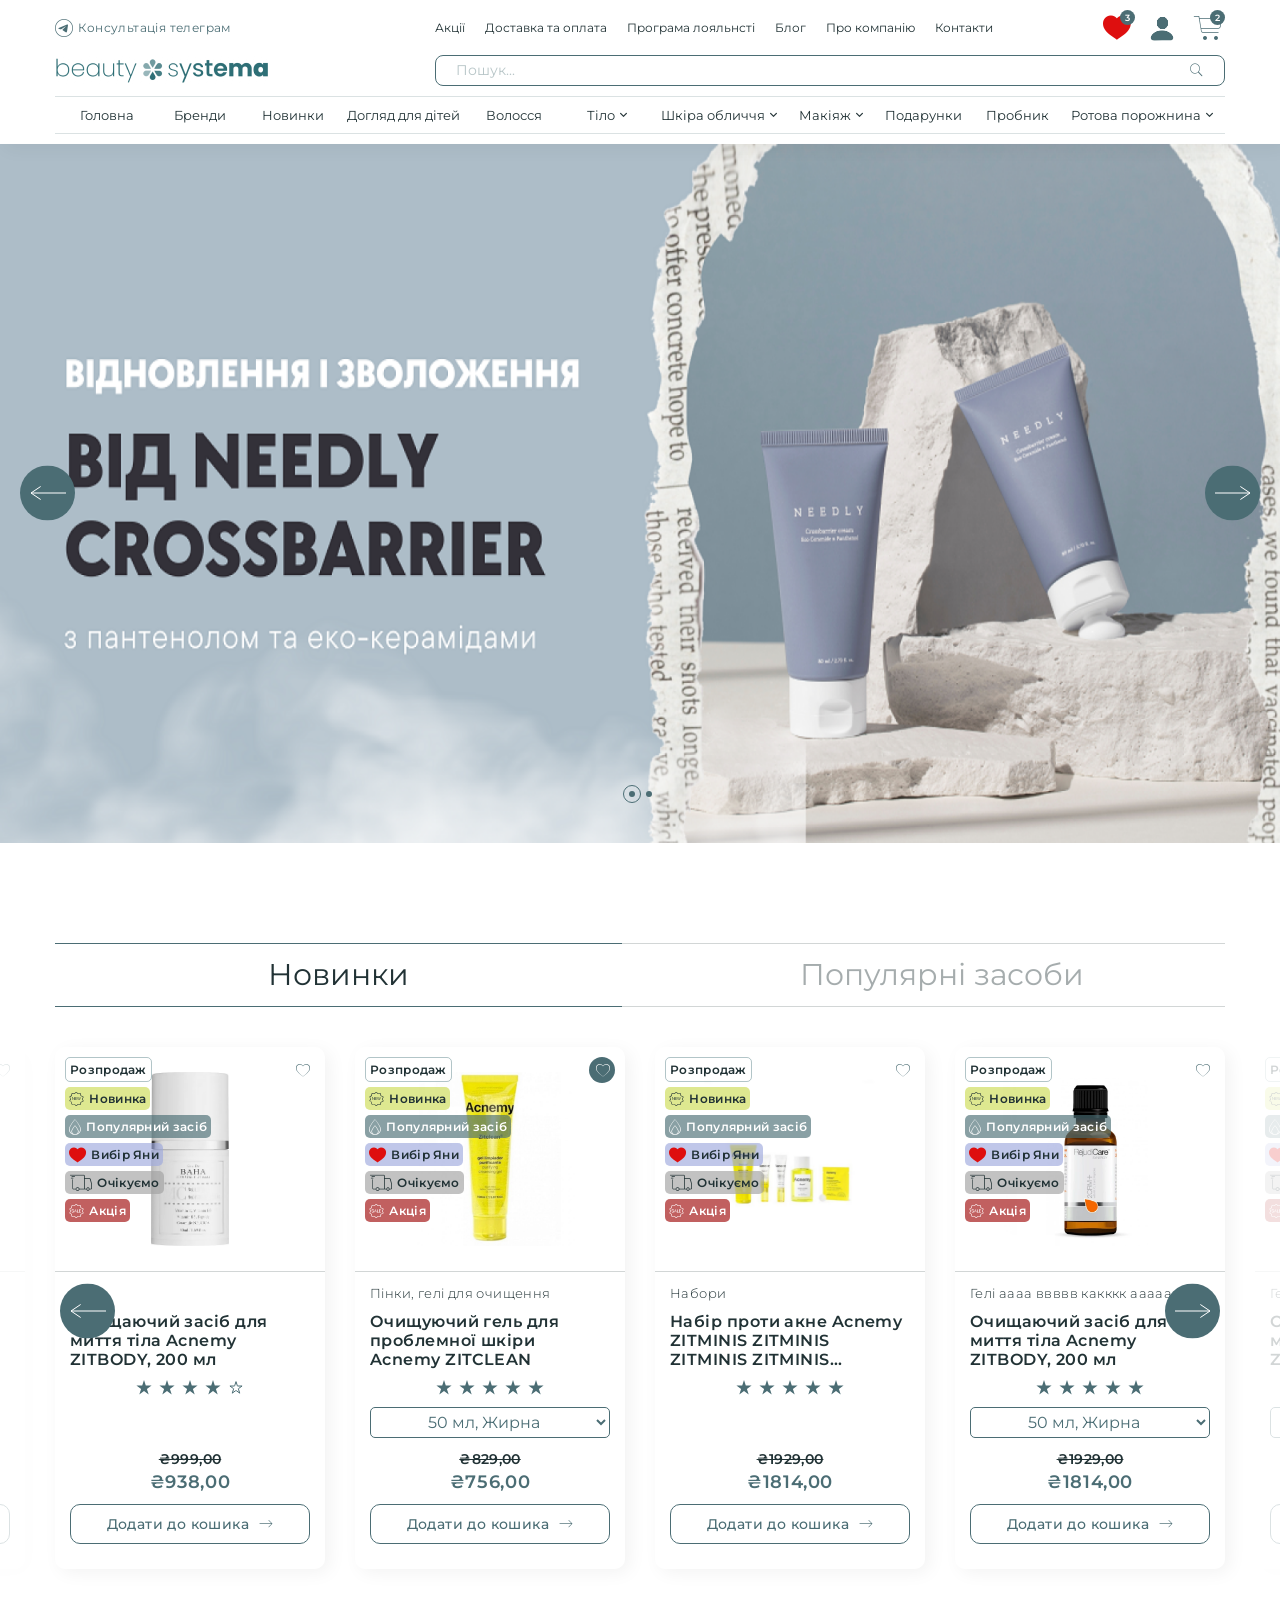
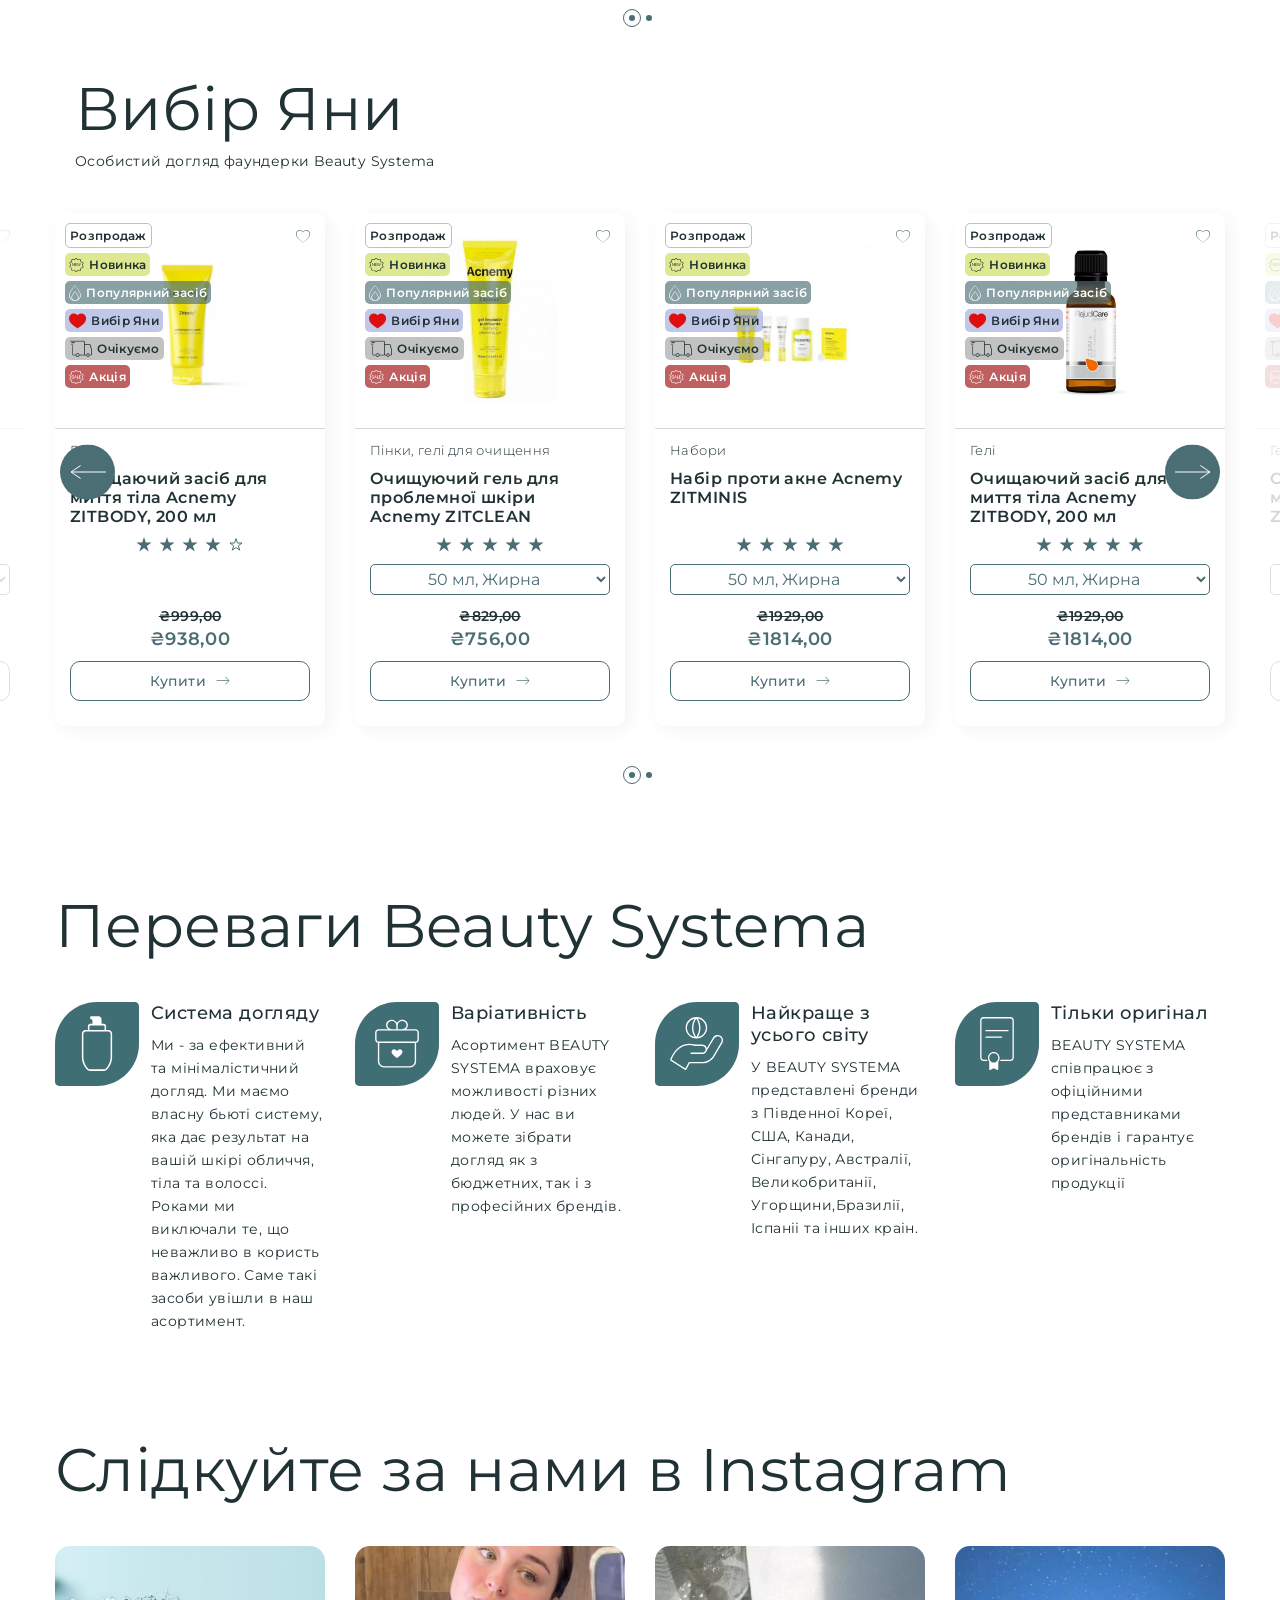
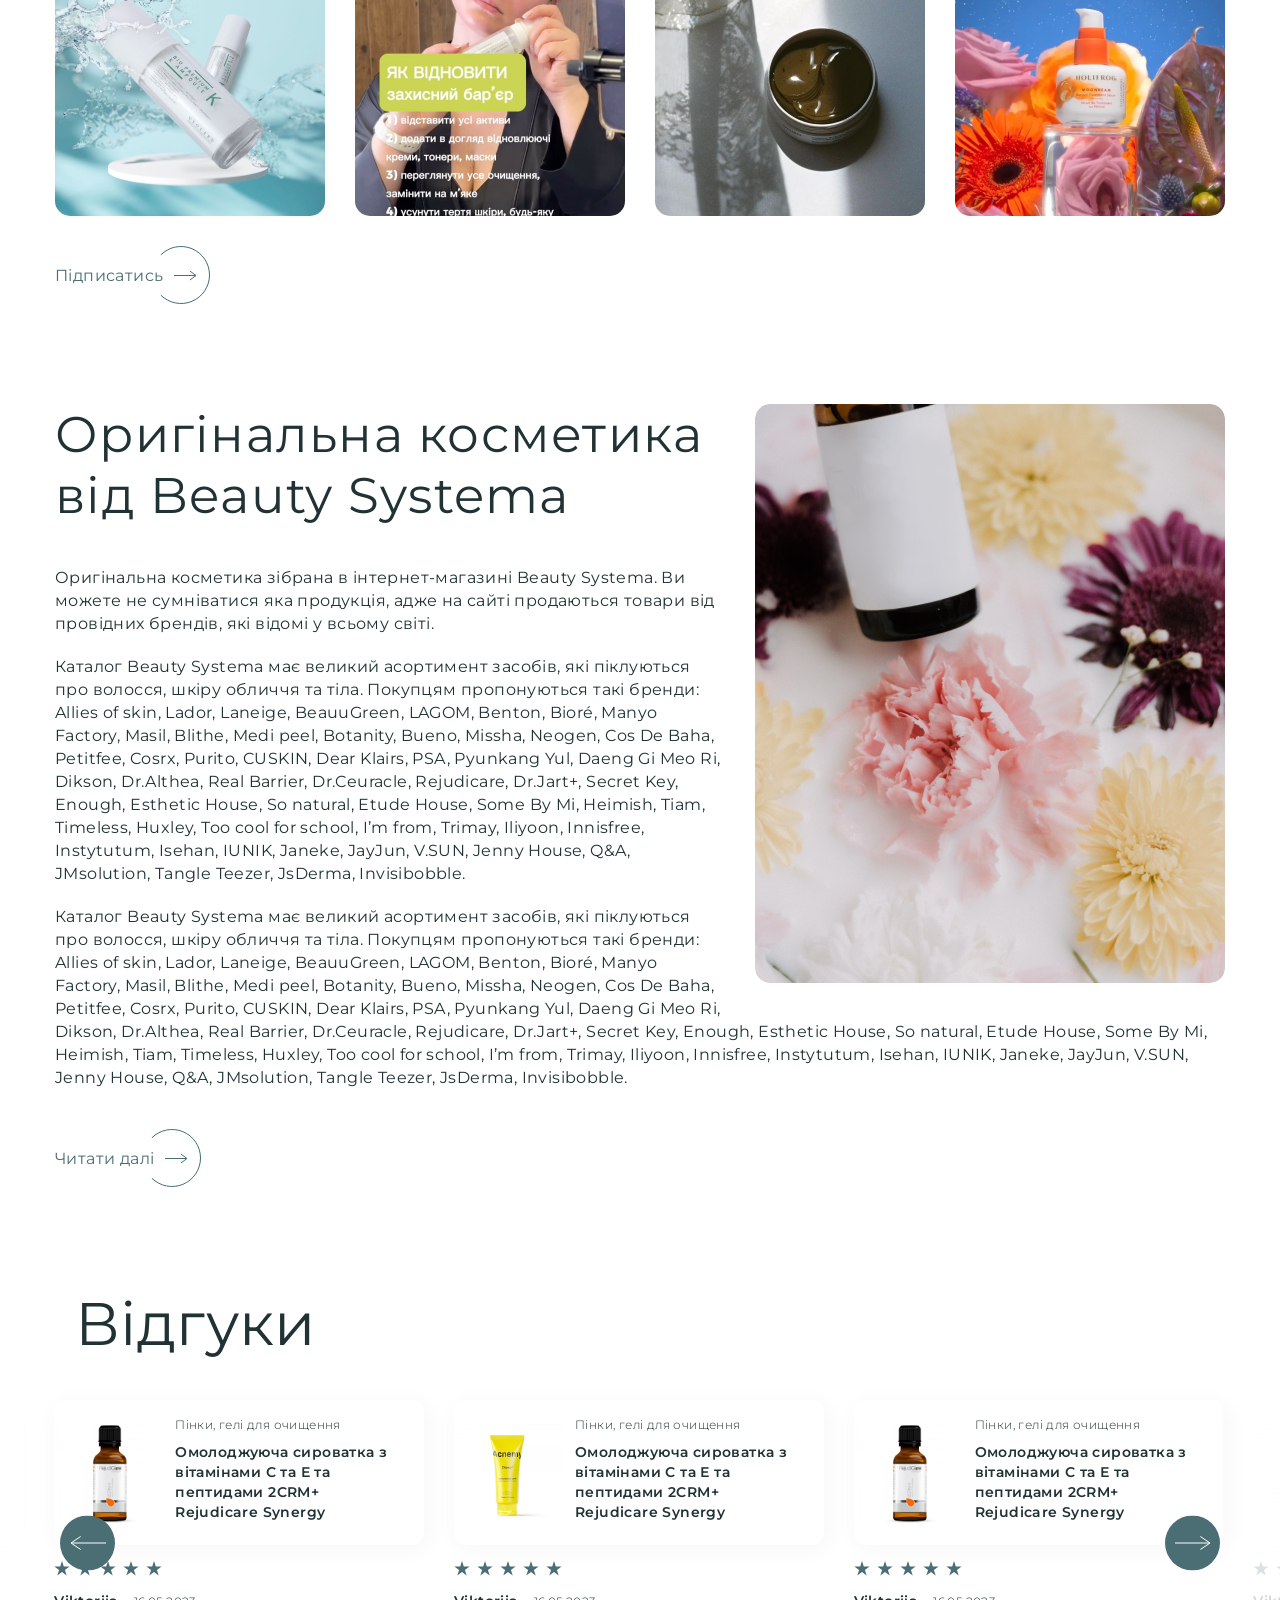
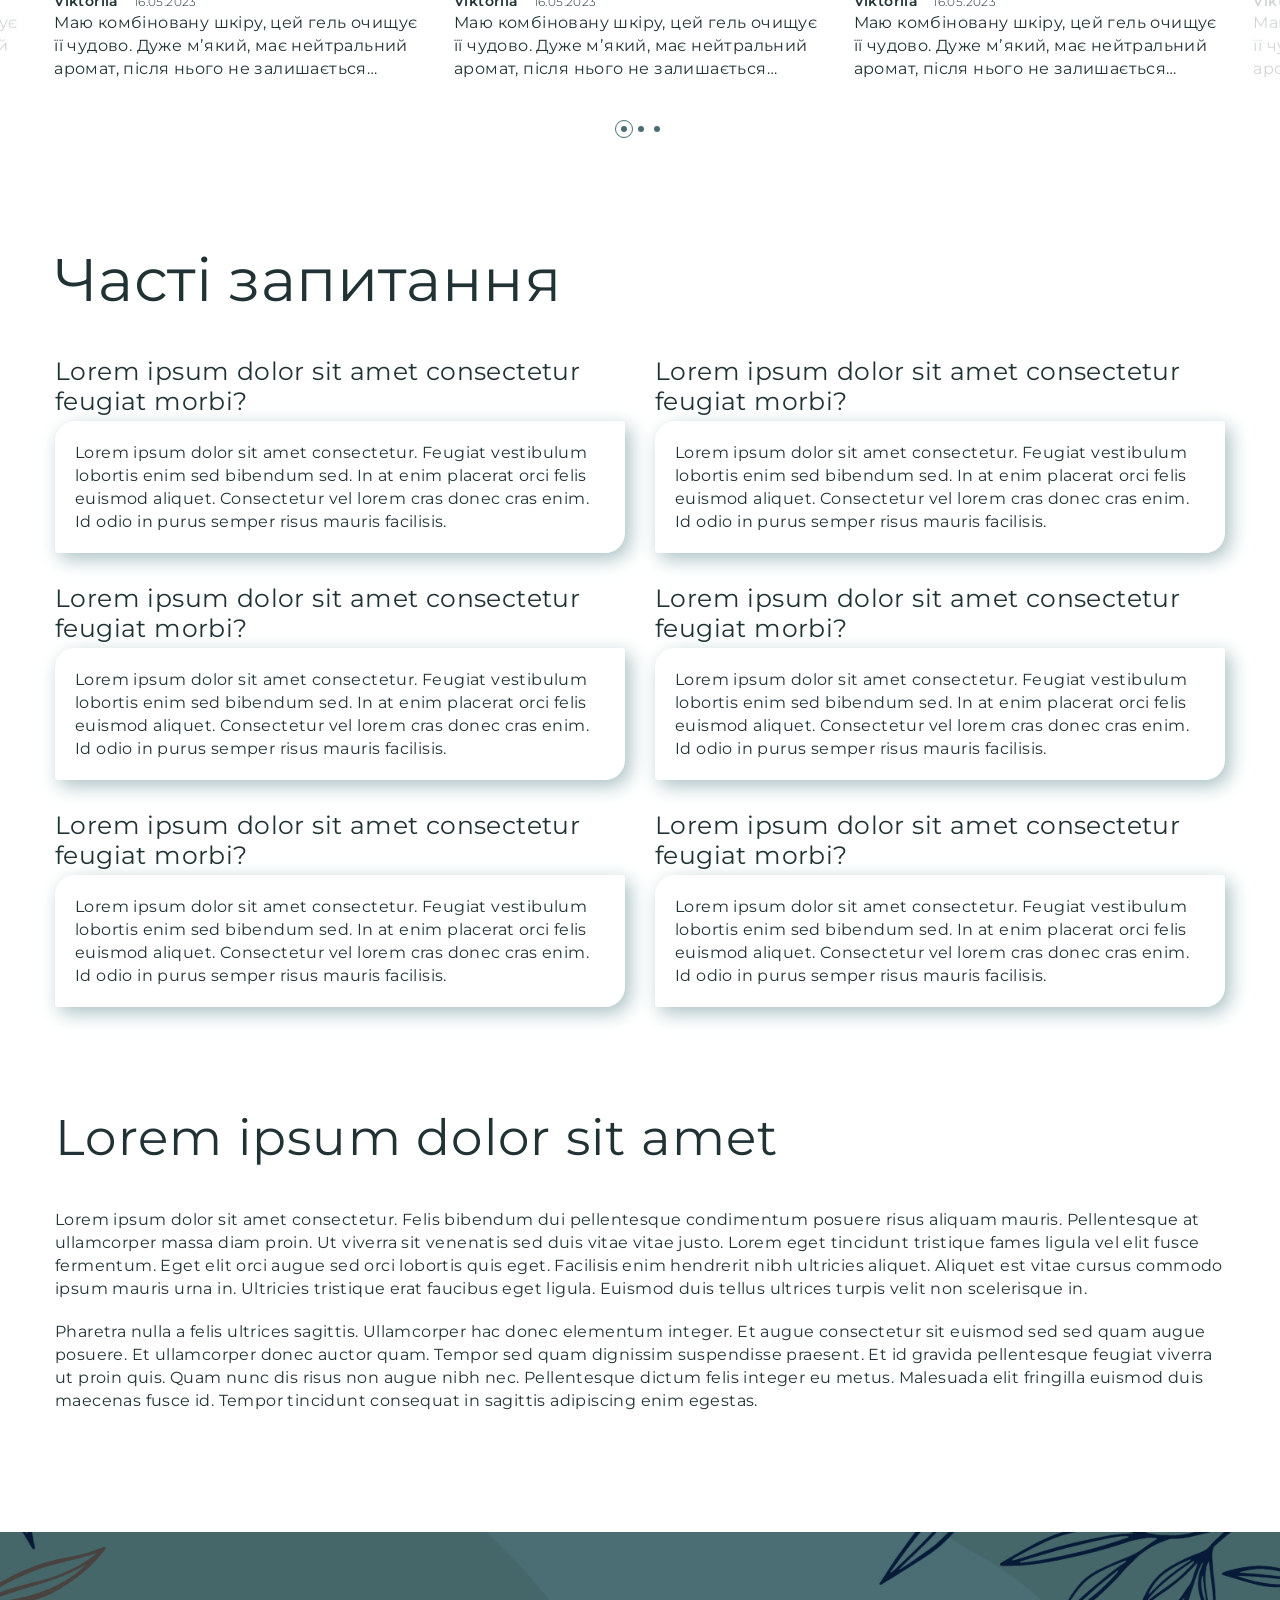
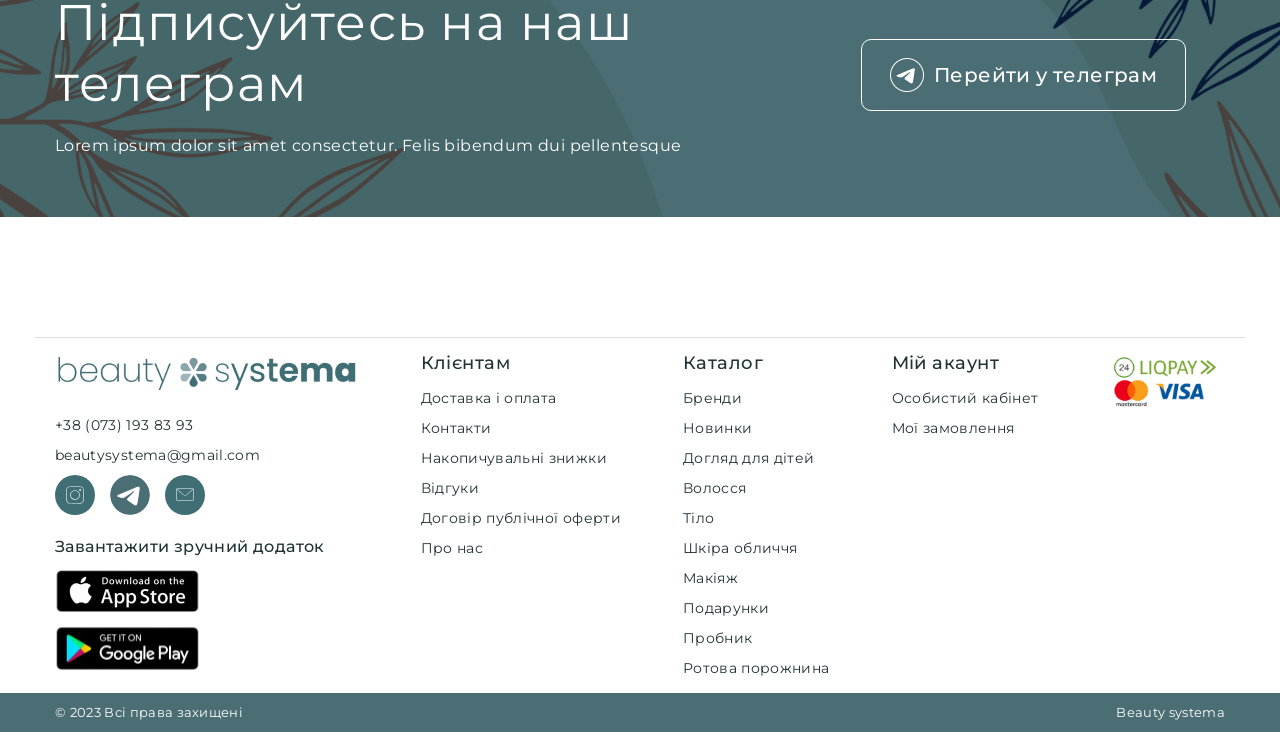
==== commit e01d55b1: "delete thanks popup" ====
--- a/index.html
+++ b/index.html
@@ -2277,186 +2277,6 @@
                         tincidunt consequat in sagittis adipiscing enim egestas.</p>
                 </div>
             </section>
-
-            <!-- thanks -->
-            <div class="page_content_text">
-                <h1 class="thanks__title">Дякуємо за покупку!</h1>
-                <div class="woocommerce"><span class="info_order_text">Ваше замовлення буде оброблено найближчим
-                        часом!</span>
-                    <ul class="woocommerce-order-overview woocommerce-thankyou-order-details order_details">
-
-                        <li class="woocommerce-order-overview__order order">
-                            <div class="overview__order__title">
-                                <span class="icon-order_icon icon"></span>
-                                <span>Номер замовлення: </span>
-                            </div>
-                            <strong>#71111</strong>
-                        </li>
-
-                        <li class="woocommerce-order-overview__date date">
-                            <div class="overview__order__title">
-                                <span class="icon-data_icon icon"></span>
-                                <span>Дата: </span>
-                            </div>
-                             <strong>05.03.2024</strong>
-                        </li>
-
-                        <li class="woocommerce-order-overview__email email">
-                            <div class="overview__order__title">
-                                <span class="icon-email_icon icon"></span>
-                                <span>E-mail:  </span>
-                            </div>
-                            <strong>homari4204@artgulin.com</strong>
-                        </li>
-
-                        <li class="woocommerce-order-overview__total total">
-                            <div class="overview__order__title">
-                                <span class="icon-total_icon icon"></span>
-                                <span>Всього:  </span>
-                            </div>
-                            <strong><span class="woocommerce-Price-amount amount"><bdi>3395,00&nbsp;<span
-                                            class="woocommerce-Price-currencySymbol">₴</span></bdi></span></strong>
-                        </li>
-
-                        <li class="woocommerce-order-overview__payment-method method">
-                            <div class="overview__order__title">
-                                <span class="icon-method_icon icon"></span>
-                                <span>Спосіб оплати: </span>
-                            </div>
-                            <strong>Готівка при отриманні</strong>
-                        </li>
-                    </ul>
-                    <p class="info_order_text">Деталі Вашого замовлення можна подивитися у <a
-                            href="https://beta.nb-soft.tech/my-account/">Вашому особистому кабінеті</a></p>
-                    <div class="thanks__text-1">
-                        <p>Дякуємо за покупку, Ваше замовлення буде оброблено найближчим часом!</p>
-                        <p>Менеджер зв’яжеться з Вами через Бізнес Чат у Вайбер.</p>
-                    </div>
-                    <h3>Будь-ласка, зверніть увагу:</h3>
-                    <p class="info_order_text">Бронювання Вашого замовлення діє 1 день.</p>
-                    <p class="info_order_text">Після закінчення цього часу та у разі не внесення суми - замовлення анулюється.</p>
-                    <div class="thanks__block2">
-                        <div class="col-1">
-                            <p>Змінити замовлення і задати будь-яке питання, що Вас цікавить, можна:</p>
-                            <div class="contacts__list main">
-                                <ul>
-                                    <li>
-                                        <a href="tel:+380731938393">
-                                            <svg width="26" height="27" viewBox="0 0 26 27" fill="none" xmlns="http://www.w3.org/2000/svg">
-                                                <rect x="0.25" y="0.75" width="25.5" height="25.5" rx="12.75" stroke="#4B6D74" stroke-width="0.5" />
-                                                <path
-                                                    d="M18.3301 16.2718C18.799 16.5934 18.9773 17.2051 18.7547 17.7264C18.5173 18.282 18.0275 18.9175 17.0183 19.2004C16.682 19.2946 16.2878 19.35 15.8258 19.35C12.8063 19.35 9.91317 15.7743 9.78123 15.6097C9.00875 14.6566 8.63276 14.099 7.56531 12.1309C6.54481 10.2499 7.6999 8.68786 7.90624 8.46991C8.17013 8.19143 8.5147 7.92859 8.79744 7.7851C9.6979 7.32845 10.2515 8.17613 10.2515 8.17613L11.5497 10.2506C12.1106 11.0044 11.3946 11.7362 11.3946 11.7362L11.1195 12.0191C11.1195 12.0191 10.7207 12.3887 11.1195 12.7403L13.8708 15.5693C14.0501 15.7532 14.3338 15.7692 14.5312 15.6067L15.1562 15.0929C15.5517 14.7675 16.1 14.7434 16.5213 15.032L18.3301 16.2718ZM15.8262 19.0103C17.4951 19.0103 18.1754 18.2381 18.4518 17.59C18.6102 17.2201 18.4816 16.7849 18.1466 16.555L16.3377 15.3153C16.0368 15.1089 15.6449 15.1266 15.3629 15.3588L14.7379 15.8726C14.4092 16.1432 13.9356 16.1167 13.637 15.8097L10.8857 12.9807C10.3695 12.5495 10.7293 11.9392 10.8857 11.7787L11.1609 11.4958C11.434 11.2149 11.4806 10.7688 11.2713 10.4346L9.97303 8.36008C9.85001 8.16321 9.54512 7.96667 9.20187 8.04148C8.76173 8.1377 8.5319 8.38252 8.24685 8.65862C7.96444 8.932 6.9962 10.1605 7.86127 11.8912C9.06761 14.3044 9.27198 14.3669 9.77925 15.0895C10.3652 15.7512 11.1281 16.7502 12.8318 17.8974C13.7653 18.5258 14.8129 19.0103 15.8262 19.0103Z"
-                                                    fill="#4B6D74" />
-                                            </svg>
-                                            <span>+38 (073) 193-83-93</span>
-                                        </a>
-                                    </li>
-                                    <li>
-                                        <a href="#">
-                                            <span class="icon-contacts_insta" style="font-size: 26px;"></span>
-                                            <span>beautysystema@gmail.com</span>
-                                        </a>
-                                    </li>
-                                </ul>
-                            </div>
-                            <a href="#" class="product__card__info__button">
-                                <span>Продовжити покупки</span>
-                                <span class="icon-right-arrow"></span>
-                            </a>
-                            <small>або</small>
-                            <div class="footer-download-app__block">
-                                <h3>Завантажити зручний додаток</h3>
-                                <div class="footer-download-app">
-                                    <a href="#">
-                                        <img src="./img/footer_down-app_1.png" alt="" width="146" height="47">
-                                    </a>
-                                    <a href="#">
-                                        <img src="./img/footer_down-app_2.png" alt="" width="146" height="47">
-                                    </a>
-                                </div>
-                            </div>
-                        </div>
-                        <div class="col-2">
-                            <a href="#">
-                                <img src="./img/thanks_present.png" alt="present">
-                                <p class="big-text">Забери свій</p>
-                                <p>подарунковий гайд</p>
-                            </a>
-                        </div>
-                    </div>
-
-                </div>
-            </div>
-
-            <!-- thanks-2 Дякуємо за покупку -->
-
-            <div class="page_content_text">
-                <h1 class="thanks__title">Дякуємо за покупку!</h1>
-                <div class="woocommerce">
-                    <span class="info_order_text">Ваше замовлення буде оброблено найближчим часом!</span>
-                    <p class="info_order_text">Деталі Вашого замовлення можна подивитися у <a
-                            href="https://beta.nb-soft.tech/my-account/">Вашому особистому кабінеті</a></p>
-                    <div class="thanks__text-1">
-                        <p>Дякуємо за покупку, Ваше замовлення буде оброблено найближчим часом!</p>
-                        <p>Менеджер зв’яжеться з Вами через Бізнес Чат у Вайбер.</p>
-                    </div>
-                    <h3>Будь-ласка, зверніть увагу:</h3>
-                    <p class="info_order_text">Бронювання Вашого замовлення діє 1 день.</p>
-                    <p class="info_order_text">Після закінчення цього часу та у разі не внесення суми - замовлення анулюється.</p>
-                    <div class="thanks__block2">
-                        <div class="col-1">
-                            <p>Змінити замовлення і задати будь-яке питання, що Вас цікавить, можна:</p>
-                            <div class="contacts__list main">
-                                <ul>
-                                    <li>
-                                        <a href="tel:+380731938393">
-                                            <svg width="26" height="27" viewBox="0 0 26 27" fill="none" xmlns="http://www.w3.org/2000/svg">
-                                                <rect x="0.25" y="0.75" width="25.5" height="25.5" rx="12.75" stroke="#4B6D74" stroke-width="0.5" />
-                                                <path
-                                                    d="M18.3301 16.2718C18.799 16.5934 18.9773 17.2051 18.7547 17.7264C18.5173 18.282 18.0275 18.9175 17.0183 19.2004C16.682 19.2946 16.2878 19.35 15.8258 19.35C12.8063 19.35 9.91317 15.7743 9.78123 15.6097C9.00875 14.6566 8.63276 14.099 7.56531 12.1309C6.54481 10.2499 7.6999 8.68786 7.90624 8.46991C8.17013 8.19143 8.5147 7.92859 8.79744 7.7851C9.6979 7.32845 10.2515 8.17613 10.2515 8.17613L11.5497 10.2506C12.1106 11.0044 11.3946 11.7362 11.3946 11.7362L11.1195 12.0191C11.1195 12.0191 10.7207 12.3887 11.1195 12.7403L13.8708 15.5693C14.0501 15.7532 14.3338 15.7692 14.5312 15.6067L15.1562 15.0929C15.5517 14.7675 16.1 14.7434 16.5213 15.032L18.3301 16.2718ZM15.8262 19.0103C17.4951 19.0103 18.1754 18.2381 18.4518 17.59C18.6102 17.2201 18.4816 16.7849 18.1466 16.555L16.3377 15.3153C16.0368 15.1089 15.6449 15.1266 15.3629 15.3588L14.7379 15.8726C14.4092 16.1432 13.9356 16.1167 13.637 15.8097L10.8857 12.9807C10.3695 12.5495 10.7293 11.9392 10.8857 11.7787L11.1609 11.4958C11.434 11.2149 11.4806 10.7688 11.2713 10.4346L9.97303 8.36008C9.85001 8.16321 9.54512 7.96667 9.20187 8.04148C8.76173 8.1377 8.5319 8.38252 8.24685 8.65862C7.96444 8.932 6.9962 10.1605 7.86127 11.8912C9.06761 14.3044 9.27198 14.3669 9.77925 15.0895C10.3652 15.7512 11.1281 16.7502 12.8318 17.8974C13.7653 18.5258 14.8129 19.0103 15.8262 19.0103Z"
-                                                    fill="#4B6D74" />
-                                            </svg>
-                                            <span>+38 (073) 193-83-93</span>
-                                        </a>
-                                    </li>
-                                    <li>
-                                        <a href="#">
-                                            <span class="icon-contacts_insta" style="font-size: 26px;"></span>
-                                            <span>beautysystema@gmail.com</span>
-                                        </a>
-                                    </li>
-                                </ul>
-                            </div>
-                            <h4>З повагою, Beauty Systema</h4>
-                            <a href="#" class="product__card__info__button">
-                                <span>Продовжити покупки</span>
-                                <span class="icon-right-arrow"></span>
-                            </a>
-                            <small>або</small>
-                            <div class="footer-download-app__block">
-                                <h3>Завантажити зручний додаток</h3>
-                                <div class="footer-download-app">
-                                    <a href="#">
-                                        <img src="./img/footer_down-app_1.png" alt="" width="146" height="47">
-                                    </a>
-                                    <a href="#">
-                                        <img src="./img/footer_down-app_2.png" alt="" width="146" height="47">
-                                    </a>
-                                </div>
-                            </div>
-                        </div>
-                        <div class="col-2">
-                            <a href="#">
-                                <img src="./img/thanks_present.png" alt="present">
-                                <p class="big-text">Забери свій</p>
-                                <p>подарунковий гайд</p>
-                            </a>
-                        </div>
-                    </div>
-
-                </div>
-            </div>
-
             
             <!-- footer banner -->
             <section class="footer-banner">
